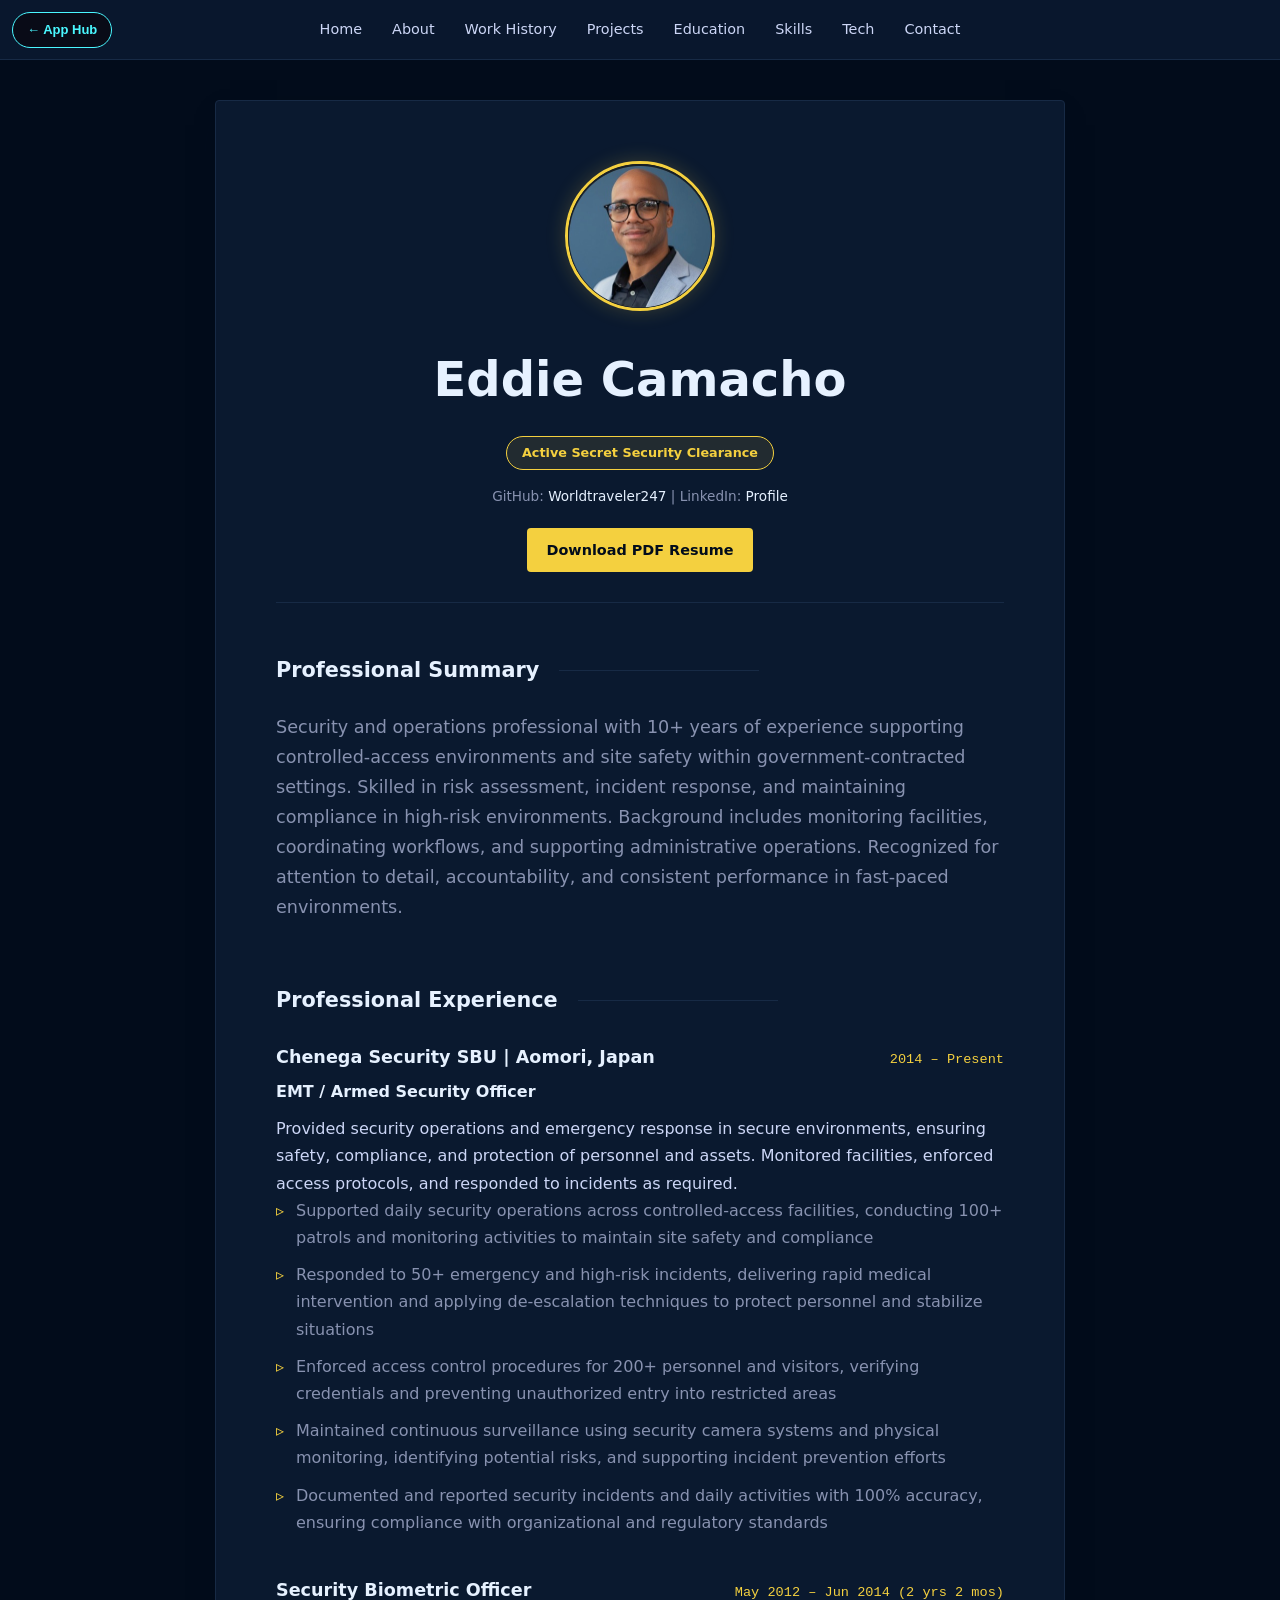
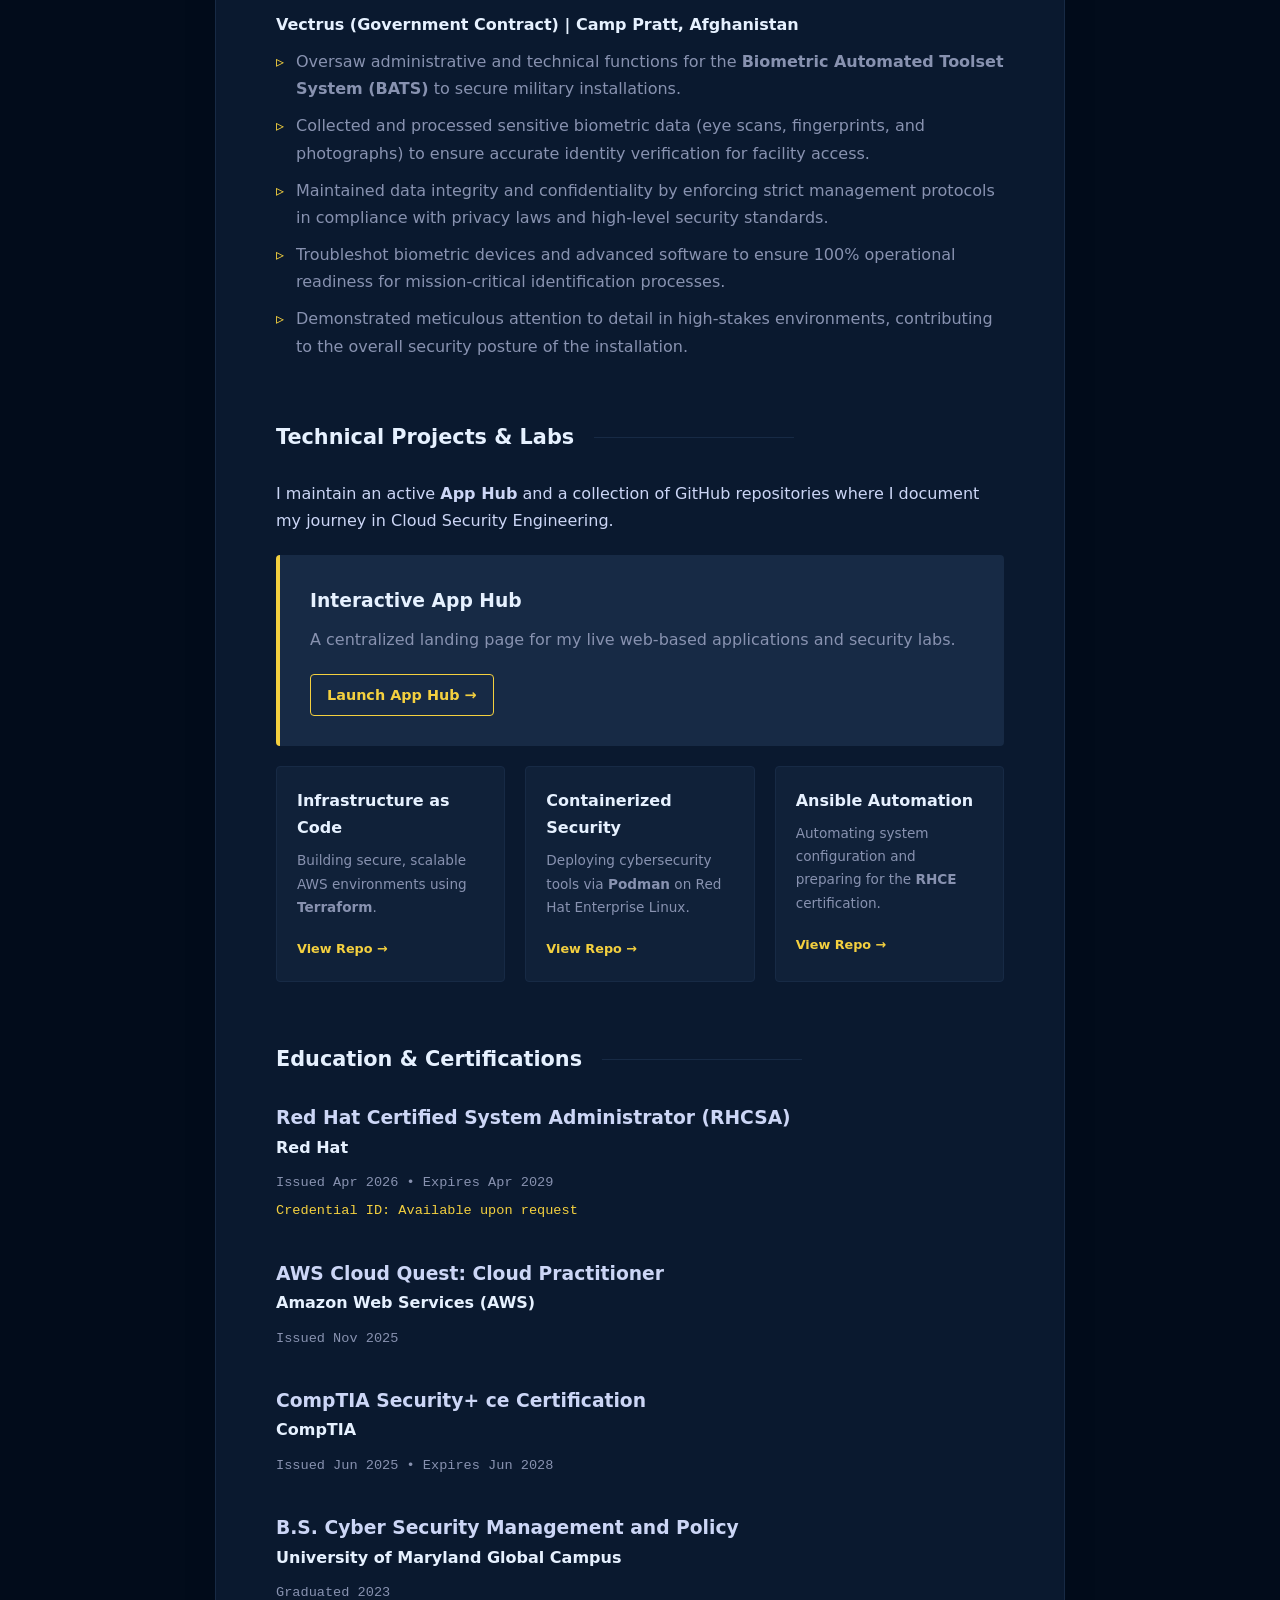
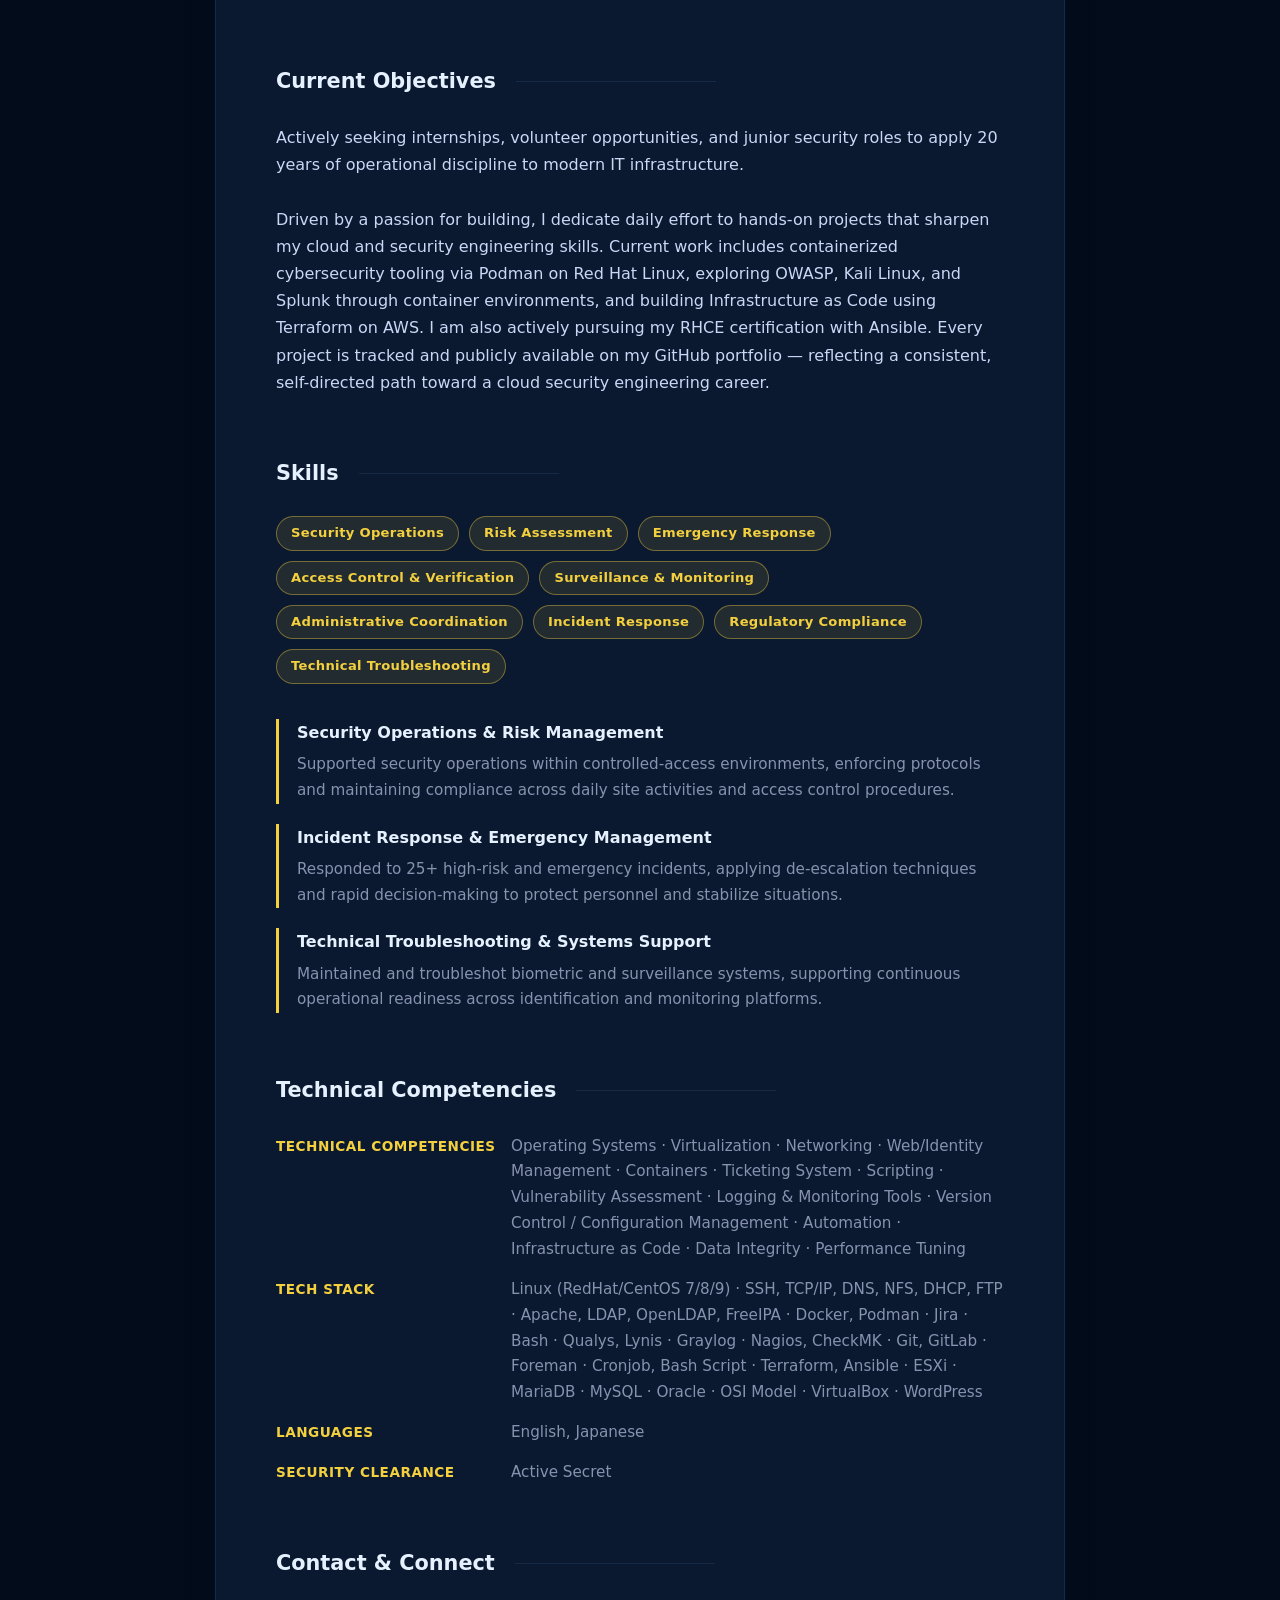
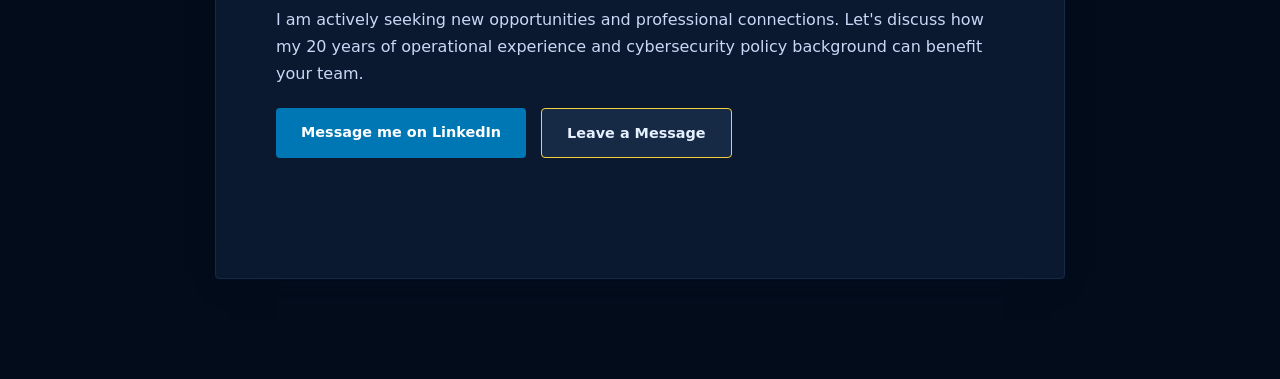
==== index.html @ 273b5387 "content: replace Technical Competencies with competencies + tech stack Swap the seven legacy skill r" ====
<!DOCTYPE html>
<html lang="en">
<head>
    <meta charset="UTF-8">
    <meta name="viewport" content="width=device-width, initial-scale=1.0">
    <title>Eddie Camacho | Cybersecurity & Operations</title>
    <link rel="stylesheet" href="style.css">
</head>
<body>
<a href="https://worldtraveler247.github.io/code_projects" style="position:fixed;top:12px;left:12px;z-index:9999;background:rgba(10,10,20,0.85);backdrop-filter:blur(6px);color:#4af7ff;border:1px solid #4af7ff;border-radius:20px;padding:6px 14px;font-family:sans-serif;font-size:13px;text-decoration:none;font-weight:600;">← App Hub</a>
    <nav class="navbar">
        <div class="nav-container">
            <a href="#top" class="nav-link">Home</a>
            <a href="#summary" class="nav-link">About</a>
            <a href="#experience" class="nav-link">Work History</a>
            <a href="#projects" class="nav-link">Projects</a>
            <a href="#education" class="nav-link">Education</a>
            <a href="#skills" class="nav-link">Skills</a>
            <a href="#tech" class="nav-link">Tech</a>
            <a href="#contact" class="nav-link">Contact</a>
        </div>
    </nav>
    <div class="container" id="top">
        <header>
            <div class="header-content">
                <div class="profile-pic-container">
                    <img src="profile.jpeg" alt="Eddie Camacho" class="profile-pic">
                </div>
                <h1>Eddie Camacho</h1>
                <p class="subtitle"></p>
                <div class="clearance-badge">Active Secret Security Clearance</div>
                <div class="contact-info">
                    <span>GitHub: <a href="https://github.com/Worldtraveler247" target="_blank">Worldtraveler247</a></span> |
                    <span>LinkedIn: <a href="https://www.linkedin.com/in/eddie-heriberto-camacho-021a2150" target="_blank">Profile</a></span>
                </div>
                <div class="header-actions">
                    <a href="./resume.pdf" class="btn-primary" download>Download PDF Resume</a>
                </div>
            </div>
        </header>

        <main>
            <section id="summary">
                <h2>Professional Summary</h2>
                <p id="about-text">
                    Security and operations professional with 10+ years of experience supporting controlled-access environments and site safety within government-contracted settings. Skilled in risk assessment, incident response, and maintaining compliance in high-risk environments. Background includes monitoring facilities, coordinating workflows, and supporting administrative operations. Recognized for attention to detail, accountability, and consistent performance in fast-paced environments.
                </p>
            </section>

            <section id="experience">
                <h2>Professional Experience</h2>
                <div class="job">
                    <div class="job-header">
                        <h3>Chenega Security SBU | Aomori, Japan</h3>
                        <span class="date">2014 &ndash; Present</span>
                    </div>
                    <p class="institution">EMT / Armed Security Officer</p>
                    <p>Provided security operations and emergency response in secure environments, ensuring safety, compliance, and protection of personnel and assets. Monitored facilities, enforced access protocols, and responded to incidents as required.</p>
                    <ul>
                        <li>Supported daily security operations across controlled-access facilities, conducting 100+ patrols and monitoring activities to maintain site safety and compliance</li>
                        <li>Responded to 50+ emergency and high-risk incidents, delivering rapid medical intervention and applying de-escalation techniques to protect personnel and stabilize situations</li>
                        <li>Enforced access control procedures for 200+ personnel and visitors, verifying credentials and preventing unauthorized entry into restricted areas</li>
                        <li>Maintained continuous surveillance using security camera systems and physical monitoring, identifying potential risks, and supporting incident prevention efforts</li>
                        <li>Documented and reported security incidents and daily activities with 100% accuracy, ensuring compliance with organizational and regulatory standards</li>
                    </ul>
                </div>
                <!-- Security Biometric Officer Role -->
                <div class="job">
                    <div class="job-header">
                        <h3>Security Biometric Officer</h3>
                        <span class="date">May 2012 &ndash; Jun 2014 (2 yrs 2 mos)</span>
                    </div>
                    <p class="institution">Vectrus (Government Contract) | Camp Pratt, Afghanistan</p>
                    <ul>
                        <li>Oversaw administrative and technical functions for the <strong>Biometric Automated Toolset System (BATS)</strong> to secure military installations.</li>
                        <li>Collected and processed sensitive biometric data (eye scans, fingerprints, and photographs) to ensure accurate identity verification for facility access.</li>
                        <li>Maintained data integrity and confidentiality by enforcing strict management protocols in compliance with privacy laws and high-level security standards.</li>
                        <li>Troubleshot biometric devices and advanced software to ensure 100% operational readiness for mission-critical identification processes.</li>
                        <li>Demonstrated meticulous attention to detail in high-stakes environments, contributing to the overall security posture of the installation.</li>
                    </ul>
                </div>
            </section>

            <section id="projects">
                <h2>Technical Projects & Labs</h2>
                <p>I maintain an active <strong>App Hub</strong> and a collection of GitHub repositories where I document my journey in Cloud Security Engineering.</p>
                
                <div class="project-highlights">
                    <div class="project-box">
                        <h3>Interactive App Hub</h3>
                        <p>A centralized landing page for my live web-based applications and security labs.</p>
                        <a href="https://worldtraveler247.github.io/code_projects/" class="btn-secondary" target="_blank">Launch App Hub &rarr;</a>
                    </div>

                    <div class="project-grid-mini">
                        <div class="project-mini-card">
                            <h3>Infrastructure as Code</h3>
                            <p>Building secure, scalable AWS environments using <strong>Terraform</strong>.</p>
                            <a href="https://github.com/Worldtraveler247" target="_blank" class="text-link">View Repo &rarr;</a>
                        </div>
                        <div class="project-mini-card">
                            <h3>Containerized Security</h3>
                            <p>Deploying cybersecurity tools via <strong>Podman</strong> on Red Hat Enterprise Linux.</p>
                            <a href="https://github.com/Worldtraveler247" target="_blank" class="text-link">View Repo &rarr;</a>
                        </div>
                        <div class="project-mini-card">
                            <h3>Ansible Automation</h3>
                            <p>Automating system configuration and preparing for the <strong>RHCE</strong> certification.</p>
                            <a href="https://github.com/Worldtraveler247" target="_blank" class="text-link">View Repo &rarr;</a>
                        </div>
                    </div>
                </div>
            </section>

            <section id="education">
                <h2>Education & Certifications</h2>
                <div class="cert-item">
                    <h3>Red Hat Certified System Administrator (RHCSA)</h3>
                    <p class="institution">Red Hat</p>
                    <p class="date">Issued Apr 2026 &bull; Expires Apr 2029</p>
                    <p class="credential">Credential ID: Available upon request</p>
                </div>

                <div class="cert-item">
                    <h3>AWS Cloud Quest: Cloud Practitioner</h3>
                    <p class="institution">Amazon Web Services (AWS)</p>
                    <p class="date">Issued Nov 2025</p>
                </div>

                <div class="cert-item">
                    <h3>CompTIA Security+ ce Certification</h3>
                    <p class="institution">CompTIA</p>
                    <p class="date">Issued Jun 2025 &bull; Expires Jun 2028</p>
                </div>

                <div class="edu-item">
                    <h3>B.S. Cyber Security Management and Policy</h3>
                    <p class="institution">University of Maryland Global Campus</p>
                    <p class="date">Graduated 2023</p>
                </div>
            </section>

            <section id="goals">
                <h2>Current Objectives</h2>
                <p>
                    Actively seeking internships, volunteer opportunities, and junior security roles to apply 20 years of operational discipline to modern IT infrastructure.
                    <br><br>
                    Driven by a passion for building, I dedicate daily effort to hands-on projects that sharpen my cloud and security engineering skills. Current work includes containerized cybersecurity tooling via Podman on Red Hat Linux, exploring OWASP, Kali Linux, and Splunk through container environments, and building Infrastructure as Code using Terraform on AWS. I am also actively pursuing my RHCE certification with Ansible. Every project is tracked and publicly available on my GitHub portfolio — reflecting a consistent, self-directed path toward a cloud security engineering career.
                </p>
            </section>

            <section id="skills">
                <h2>Skills</h2>
                <div class="skill-pills">
                    <span class="skill-pill">Security Operations</span>
                    <span class="skill-pill">Risk Assessment</span>
                    <span class="skill-pill">Emergency Response</span>
                    <span class="skill-pill">Access Control &amp; Verification</span>
                    <span class="skill-pill">Surveillance &amp; Monitoring</span>
                    <span class="skill-pill">Administrative Coordination</span>
                    <span class="skill-pill">Incident Response</span>
                    <span class="skill-pill">Regulatory Compliance</span>
                    <span class="skill-pill">Technical Troubleshooting</span>
                </div>
                <div class="skill-narratives">
                    <div class="skill-narrative-item">
                        <h3>Security Operations &amp; Risk Management</h3>
                        <p>Supported security operations within controlled-access environments, enforcing protocols and maintaining compliance across daily site activities and access control procedures.</p>
                    </div>
                    <div class="skill-narrative-item">
                        <h3>Incident Response &amp; Emergency Management</h3>
                        <p>Responded to 25+ high-risk and emergency incidents, applying de-escalation techniques and rapid decision-making to protect personnel and stabilize situations.</p>
                    </div>
                    <div class="skill-narrative-item">
                        <h3>Technical Troubleshooting &amp; Systems Support</h3>
                        <p>Maintained and troubleshot biometric and surveillance systems, supporting continuous operational readiness across identification and monitoring platforms.</p>
                    </div>
                </div>
            </section>

            <section id="tech">
                <h2>Technical Competencies</h2>
                <div class="tech-grid">
                    <div class="tech-row">
                        <span class="tech-label">Technical Competencies</span>
                        <span class="tech-value">Operating Systems &middot; Virtualization &middot; Networking &middot; Web/Identity Management &middot; Containers &middot; Ticketing System &middot; Scripting &middot; Vulnerability Assessment &middot; Logging &amp; Monitoring Tools &middot; Version Control / Configuration Management &middot; Automation &middot; Infrastructure as Code &middot; Data Integrity &middot; Performance Tuning</span>
                    </div>
                    <div class="tech-row">
                        <span class="tech-label">Tech Stack</span>
                        <span class="tech-value">Linux (RedHat/CentOS 7/8/9) &middot; SSH, TCP/IP, DNS, NFS, DHCP, FTP &middot; Apache, LDAP, OpenLDAP, FreeIPA &middot; Docker, Podman &middot; Jira &middot; Bash &middot; Qualys, Lynis &middot; Graylog &middot; Nagios, CheckMK &middot; Git, GitLab &middot; Foreman &middot; Cronjob, Bash Script &middot; Terraform, Ansible &middot; ESXi &middot; MariaDB &middot; MySQL &middot; Oracle &middot; OSI Model &middot; VirtualBox &middot; WordPress</span>
                    </div>
                    <div class="tech-row">
                        <span class="tech-label">Languages</span>
                        <span class="tech-value">English, Japanese</span>
                    </div>
                    <div class="tech-row">
                        <span class="tech-label">Security Clearance</span>
                        <span class="tech-value">Active Secret</span>
                    </div>
                </div>
            </section>

            <section id="contact">
                <h2>Contact & Connect</h2>
                <p>I am actively seeking new opportunities and professional connections. Let's discuss how my 20 years of operational experience and cybersecurity policy background can benefit your team.</p>
                <div class="contact-links">
                    <a href="https://www.linkedin.com/in/eddie-heriberto-camacho-021a2150" class="contact-btn linkedin" target="_blank">Message me on LinkedIn</a>
                    <a href="https://worldtraveler247.github.io/code_projects/" class="contact-btn email" target="_blank">Leave a Message</a>
                </div>
            </section>
        </main>

    </div>
</body>
</html>
---- style.css ----
:root {
    --primary-navy: #0a192f;
    --security-blue: #172a45;
    --accent-gold: #f4d03f;
    --text-silver: #ccd6f6;
    --text-gray: #8892b0;
    --white: #e6f1ff;
    --bg-dark: #020c1b;
    --nav-height: 60px;
}

html {
    scroll-behavior: smooth;
}

* {
    margin: 0;
    padding: 0;
    box-sizing: border-box;
}

body {
    font-family: 'Inter', -apple-system, system-ui, sans-serif;
    line-height: 1.7;
    background-color: var(--bg-dark);
    color: var(--text-silver);
    padding-top: var(--nav-height); /* Space for sticky nav */
    padding-bottom: 60px;
}

.navbar {
    position: fixed;
    top: 0;
    left: 0;
    width: 100%;
    height: var(--nav-height);
    background: rgba(10, 25, 47, 0.95);
    backdrop-filter: blur(10px);
    border-bottom: 1px solid var(--security-blue);
    display: flex;
    justify-content: center;
    align-items: center;
    z-index: 1000;
}

.nav-container {
    display: flex;
    gap: 30px;
}

.nav-link {
    color: var(--text-silver);
    text-decoration: none;
    font-size: 0.9rem;
    font-weight: 500;
    transition: color 0.3s;
}

.nav-link:hover {
    color: var(--accent-gold);
}

.container {
    max-width: 850px;
    margin: 40px auto;
    background: var(--primary-navy);
    padding: 60px;
    border-radius: 4px;
    box-shadow: 0 10px 30px -15px rgba(2, 12, 27, 0.7);
    border: 1px solid var(--security-blue);
}

header {
    margin-bottom: 50px;
    border-bottom: 1px solid var(--security-blue);
    padding-bottom: 30px;
}

.header-content {
    text-align: center;
}

.profile-pic-container {
    margin-bottom: 20px;
}

.profile-pic {
    width: 150px;
    height: 150px;
    border-radius: 50%;
    object-fit: cover;
    border: 3px solid var(--accent-gold);
    box-shadow: 0 0 20px rgba(244, 208, 63, 0.2);
}

h1 {
    font-size: 3rem;
    color: var(--white);
    margin-bottom: 5px;
}

.subtitle {
    color: var(--accent-gold);
    font-weight: 600;
    text-transform: uppercase;
    letter-spacing: 1px;
    font-size: 0.9rem;
    margin-bottom: 15px;
}

.clearance-badge {
    display: inline-block;
    background: rgba(244, 208, 63, 0.1);
    color: var(--accent-gold);
    padding: 5px 15px;
    border: 1px solid var(--accent-gold);
    border-radius: 20px;
    font-size: 0.8rem;
    font-weight: bold;
    margin-bottom: 15px;
}

.contact-info {
    font-size: 0.85rem;
    color: var(--text-gray);
}

.contact-info a {
    color: var(--white);
    text-decoration: none;
    transition: color 0.3s;
}

.contact-info a:hover {
    color: var(--accent-gold);
}

h2 {
    color: var(--white);
    margin-bottom: 25px;
    font-size: 1.3rem;
    display: flex;
    align-items: center;
}

h2::after {
    content: "";
    display: block;
    width: 200px;
    height: 1px;
    background: var(--security-blue);
    margin-left: 20px;
}

section {
    margin-bottom: 60px;
}

#about-text {
    color: var(--text-gray);
    font-size: 1.1rem;
}

.skill-grid {
    display: grid;
    grid-template-columns: 1fr 1fr;
    gap: 30px;
}

.skill-category h3 {
    color: var(--accent-gold);
    font-size: 0.95rem;
    margin-bottom: 15px;
    text-transform: uppercase;
}

ul {
    list-style: none;
}

ul li {
    position: relative;
    padding-left: 20px;
    margin-bottom: 10px;
    color: var(--text-gray);
}

ul li::before {
    content: "▹";
    position: absolute;
    left: 0;
    color: var(--accent-gold);
}

.job {
    margin-bottom: 40px;
}

.job-header {
    display: flex;
    justify-content: space-between;
    align-items: baseline;
    margin-bottom: 5px;
}

.job-header h3 {
    color: var(--white);
    font-size: 1.1rem;
}

.job-header .date {
    font-family: monospace;
    font-size: 0.85rem;
    color: var(--accent-gold);
}

.institution {
    color: var(--white);
    font-weight: 600;
    margin-bottom: 10px;
}

.date {
    font-family: monospace;
    font-size: 0.85rem;
    color: var(--text-gray);
}

.project-box {
    background: var(--security-blue);
    padding: 30px;
    border-radius: 4px;
    border-left: 4px solid var(--accent-gold);
    margin-top: 20px;
}

.project-box h3 {
    color: var(--white);
    margin-bottom: 10px;
}

.project-box p {
    color: var(--text-gray);
    margin-bottom: 20px;
}

.btn-secondary {
    display: inline-block;
    border: 1px solid var(--accent-gold);
    color: var(--accent-gold);
    padding: 8px 16px;
    border-radius: 4px;
    text-decoration: none;
    font-size: 0.9rem;
    font-weight: 600;
    transition: background 0.3s, color 0.3s;
}

.btn-secondary:hover {
    background: var(--accent-gold);
    color: var(--bg-dark);
}

.project-grid-mini {
    display: grid;
    grid-template-columns: repeat(auto-fit, minmax(200px, 1fr));
    gap: 20px;
    margin-top: 20px;
}

.project-mini-card {
    background: rgba(23, 42, 69, 0.5);
    padding: 20px;
    border-radius: 4px;
    border: 1px solid var(--security-blue);
    transition: border-color 0.3s;
}

.project-mini-card:hover {
    border-color: var(--accent-gold);
}

.project-mini-card h3 {
    font-size: 1rem;
    color: var(--white);
    margin-bottom: 8px;
}

.project-mini-card p {
    font-size: 0.85rem;
    color: var(--text-gray);
    margin-bottom: 15px;
}

.text-link {
    color: var(--accent-gold);
    text-decoration: none;
    font-size: 0.8rem;
    font-weight: bold;
}

.edu-item, .cert-item {
    margin-bottom: 35px;
}

.credential {
    font-size: 0.85rem;
    color: var(--accent-gold);
    font-family: monospace;
    margin-top: 5px;
}

/* Skills section — pill tags */
.skill-pills {
    display: flex;
    flex-wrap: wrap;
    gap: 10px;
    margin-bottom: 35px;
}

.skill-pill {
    background: rgba(244, 208, 63, 0.1);
    color: var(--accent-gold);
    border: 1px solid rgba(244, 208, 63, 0.4);
    border-radius: 20px;
    padding: 5px 14px;
    font-size: 0.82rem;
    font-weight: 600;
    letter-spacing: 0.3px;
}

/* Skills section — narrative entries */
.skill-narratives {
    display: flex;
    flex-direction: column;
    gap: 20px;
}

.skill-narrative-item {
    border-left: 3px solid var(--accent-gold);
    padding-left: 18px;
}

.skill-narrative-item h3 {
    color: var(--white);
    font-size: 1rem;
    margin-bottom: 6px;
}

.skill-narrative-item p {
    color: var(--text-gray);
    font-size: 0.95rem;
}

/* Technical Competencies section — two-column key/value rows */
.tech-grid {
    display: flex;
    flex-direction: column;
    gap: 14px;
}

.tech-row {
    display: grid;
    grid-template-columns: 220px 1fr;
    gap: 15px;
    align-items: baseline;
}

.tech-label {
    color: var(--accent-gold);
    font-size: 0.85rem;
    font-weight: 700;
    text-transform: uppercase;
    letter-spacing: 0.5px;
    flex-shrink: 0;
}

.tech-value {
    color: var(--text-gray);
    font-size: 0.95rem;
}

@media (max-width: 600px) {
    .tech-row {
        grid-template-columns: 1fr;
        gap: 4px;
    }
}

.header-actions {
    margin-top: 20px;
}

.btn-primary {
    display: inline-block;
    background: var(--accent-gold);
    color: var(--bg-dark);
    padding: 10px 20px;
    border-radius: 4px;
    text-decoration: none;
    font-weight: bold;
    font-size: 0.9rem;
    transition: transform 0.2s, background 0.2s;
}

.btn-primary:hover {
    background: #e5c130;
    transform: translateY(-2px);
}

.contact-links {
    display: flex;
    gap: 15px;
    margin-top: 20px;
}

.contact-btn {
    padding: 12px 25px;
    border-radius: 4px;
    text-decoration: none;
    font-weight: 600;
    font-size: 0.9rem;
    transition: opacity 0.3s;
}

.contact-btn.linkedin {
    background: #0077b5;
    color: white;
}

.contact-btn.email {
    background: var(--security-blue);
    color: var(--white);
    border: 1px solid var(--accent-gold);
}

.contact-btn:hover {
    opacity: 0.85;
}

@media (max-width: 768px) {
    .container { padding: 30px; }
    h1 { font-size: 2.2rem; }
    .skill-grid { grid-template-columns: 1fr; }

    .navbar {
        justify-content: flex-start;
    }

    .nav-container {
        overflow-x: auto;
        -webkit-overflow-scrolling: touch;
        flex-wrap: nowrap;
        width: 100%;
        min-width: 0;
        padding: 0 15px;
        gap: 20px;
        scrollbar-width: none;
    }

    .nav-container::-webkit-scrollbar {
        display: none;
    }

    .nav-link {
        white-space: nowrap;
        flex-shrink: 0;
    }
}
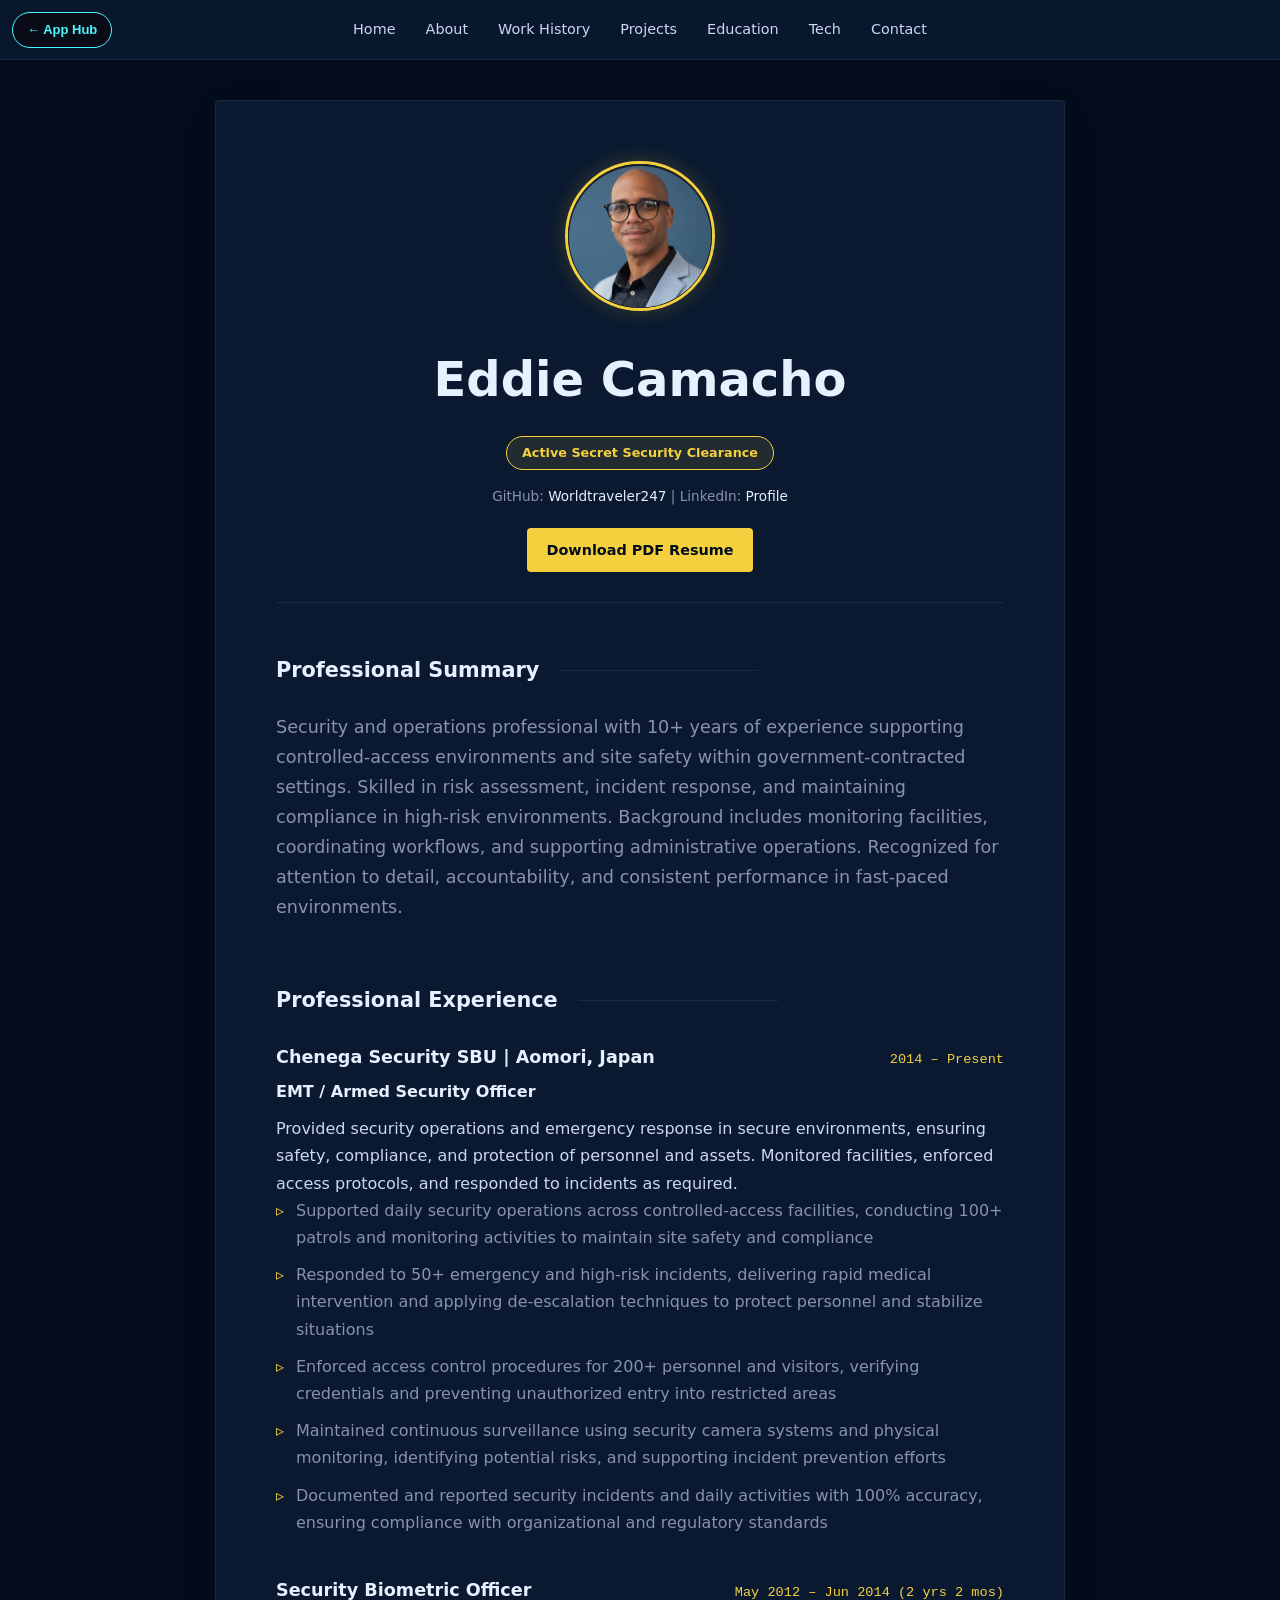
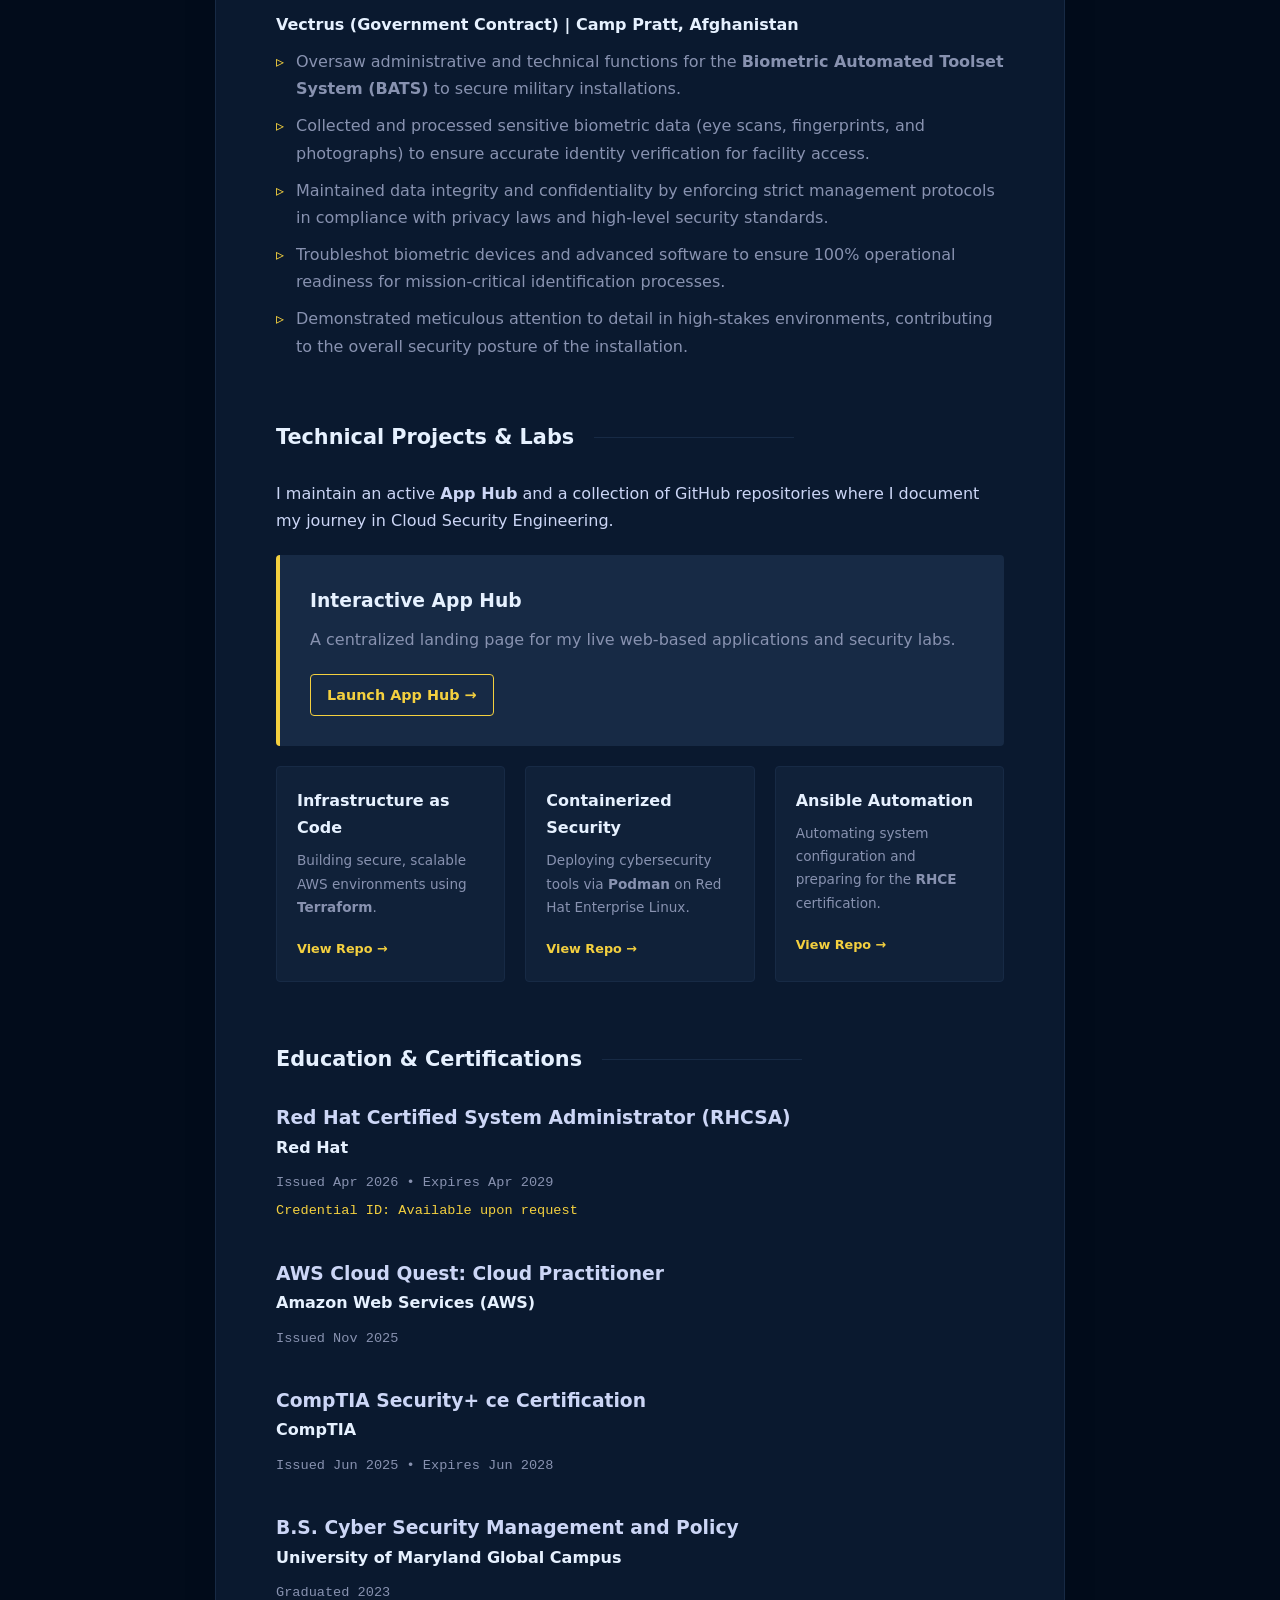
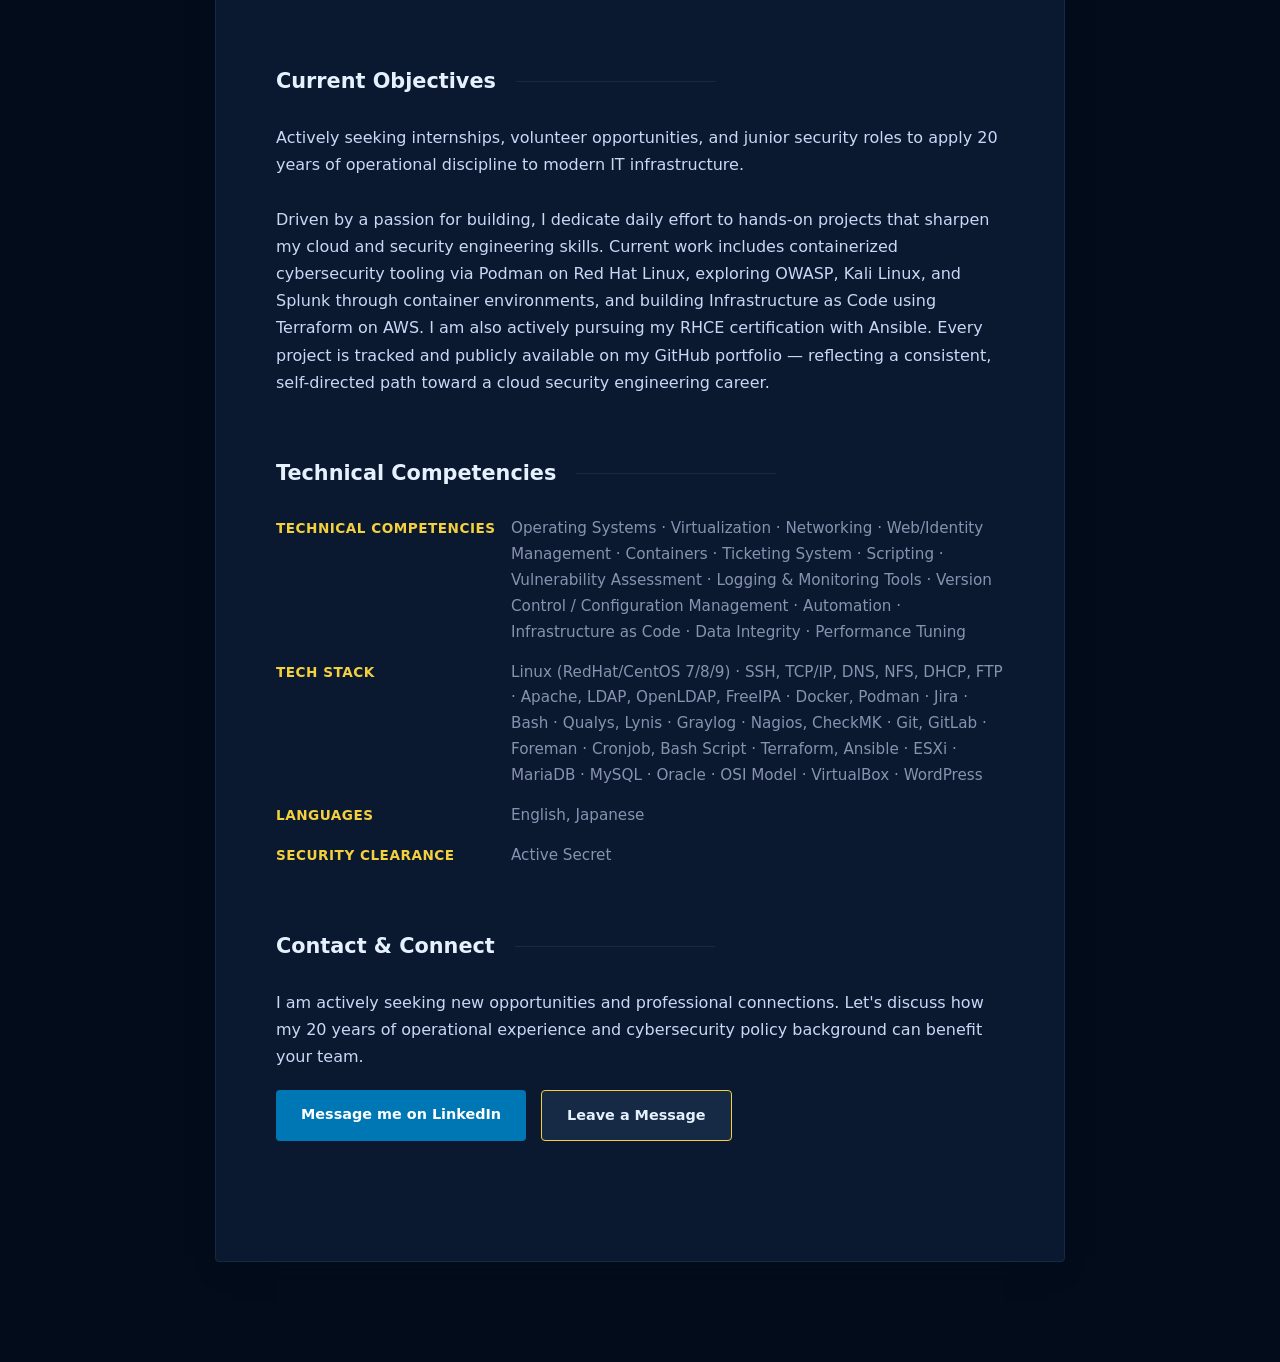
==== commit dd41113a: "content: remove legacy Skills section and its nav link Drop the security-guard-era Skills section (s" ====
--- a/index.html
+++ b/index.html
@@ -15,7 +15,6 @@
             <a href="#experience" class="nav-link">Work History</a>
             <a href="#projects" class="nav-link">Projects</a>
             <a href="#education" class="nav-link">Education</a>
-            <a href="#skills" class="nav-link">Skills</a>
             <a href="#tech" class="nav-link">Tech</a>
             <a href="#contact" class="nav-link">Contact</a>
         </div>
@@ -149,35 +148,6 @@
                 </p>
             </section>
 
-            <section id="skills">
-                <h2>Skills</h2>
-                <div class="skill-pills">
-                    <span class="skill-pill">Security Operations</span>
-                    <span class="skill-pill">Risk Assessment</span>
-                    <span class="skill-pill">Emergency Response</span>
-                    <span class="skill-pill">Access Control &amp; Verification</span>
-                    <span class="skill-pill">Surveillance &amp; Monitoring</span>
-                    <span class="skill-pill">Administrative Coordination</span>
-                    <span class="skill-pill">Incident Response</span>
-                    <span class="skill-pill">Regulatory Compliance</span>
-                    <span class="skill-pill">Technical Troubleshooting</span>
-                </div>
-                <div class="skill-narratives">
-                    <div class="skill-narrative-item">
-                        <h3>Security Operations &amp; Risk Management</h3>
-                        <p>Supported security operations within controlled-access environments, enforcing protocols and maintaining compliance across daily site activities and access control procedures.</p>
-                    </div>
-                    <div class="skill-narrative-item">
-                        <h3>Incident Response &amp; Emergency Management</h3>
-                        <p>Responded to 25+ high-risk and emergency incidents, applying de-escalation techniques and rapid decision-making to protect personnel and stabilize situations.</p>
-                    </div>
-                    <div class="skill-narrative-item">
-                        <h3>Technical Troubleshooting &amp; Systems Support</h3>
-                        <p>Maintained and troubleshot biometric and surveillance systems, supporting continuous operational readiness across identification and monitoring platforms.</p>
-                    </div>
-                </div>
-            </section>
-
             <section id="tech">
                 <h2>Technical Competencies</h2>
                 <div class="tech-grid">
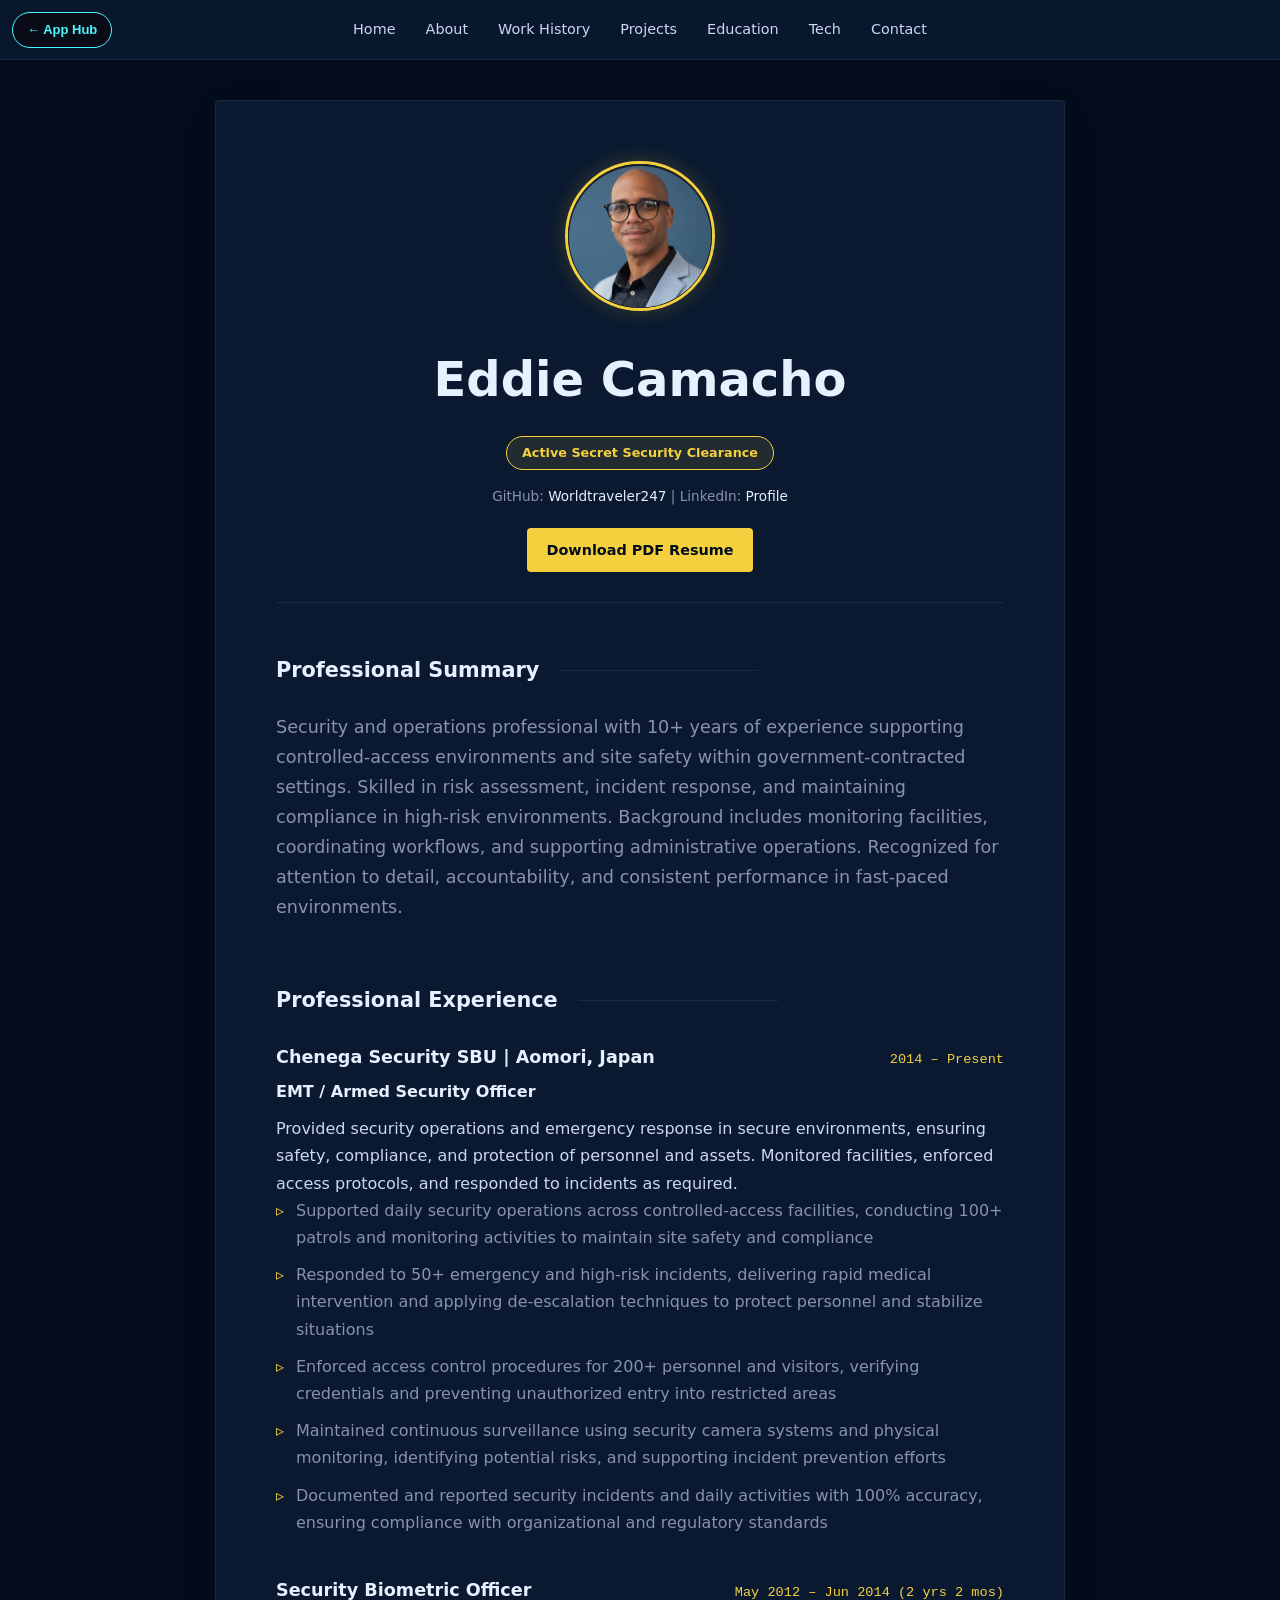
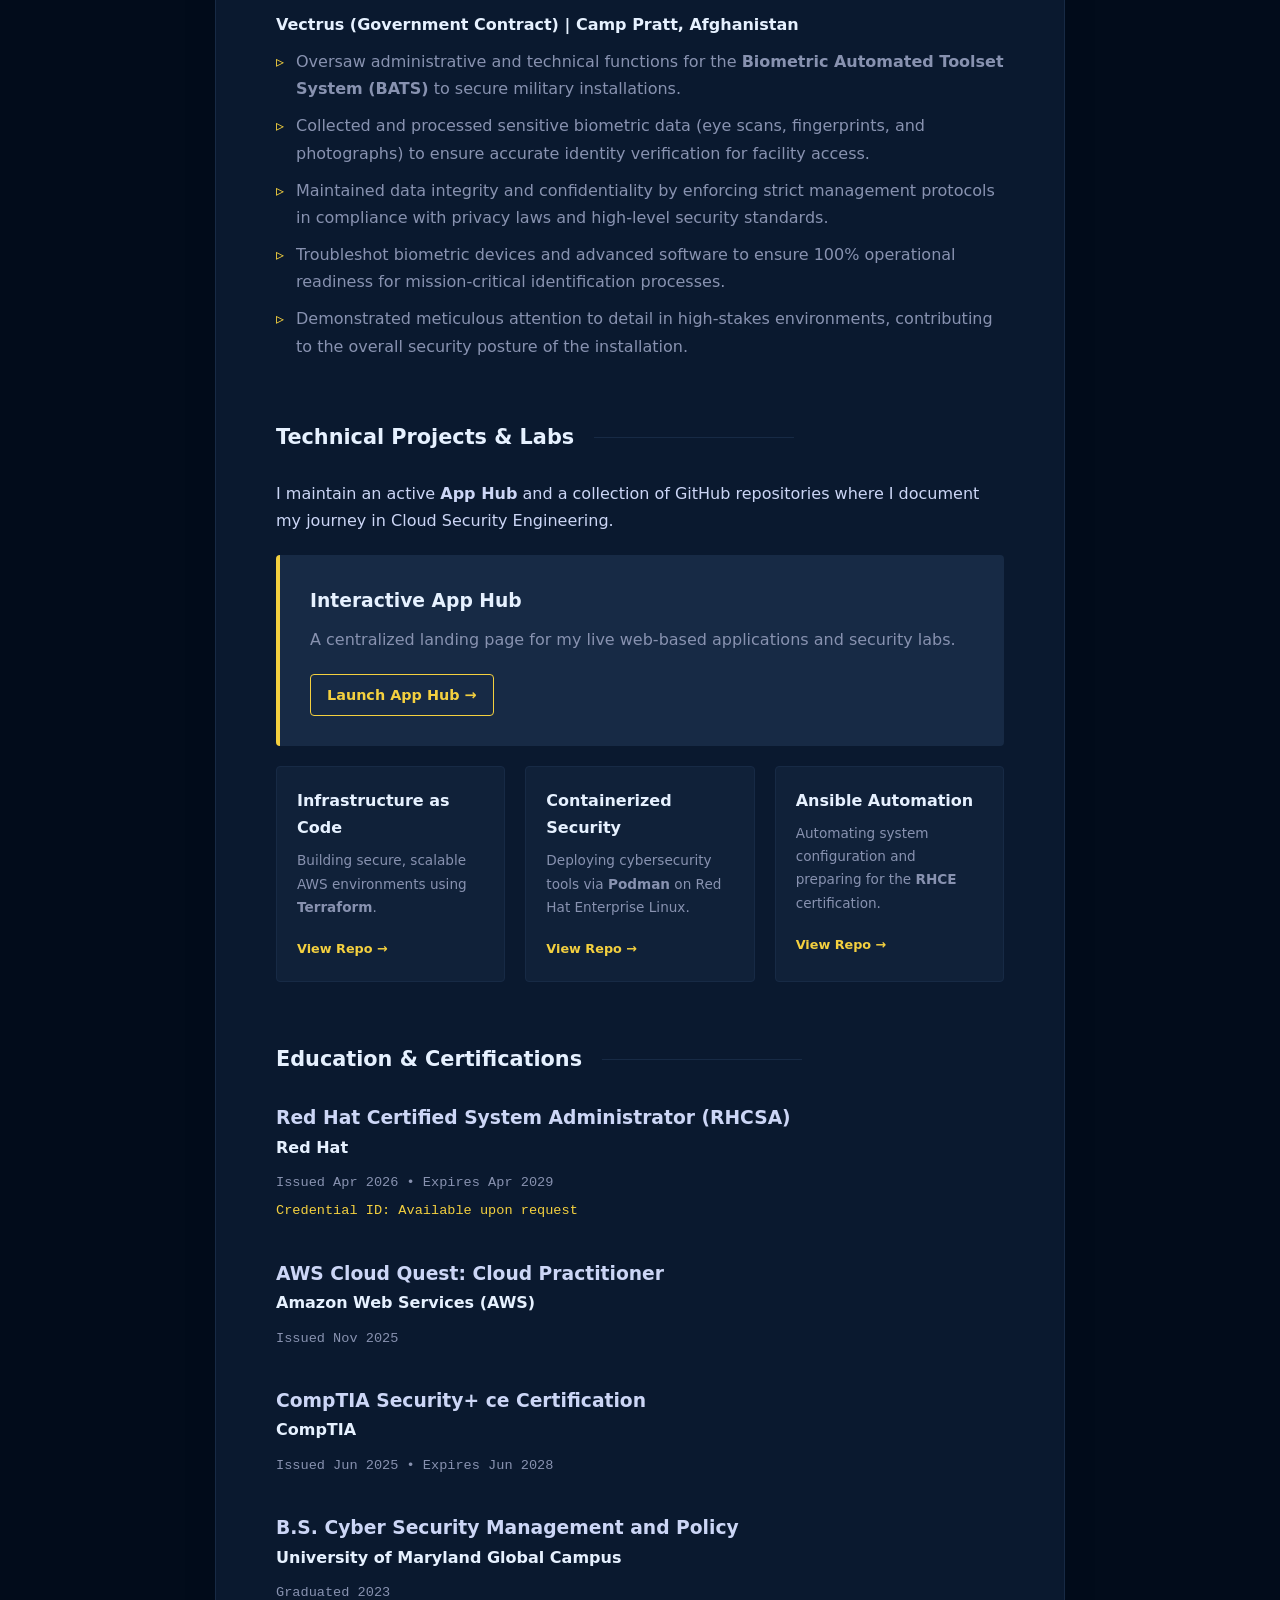
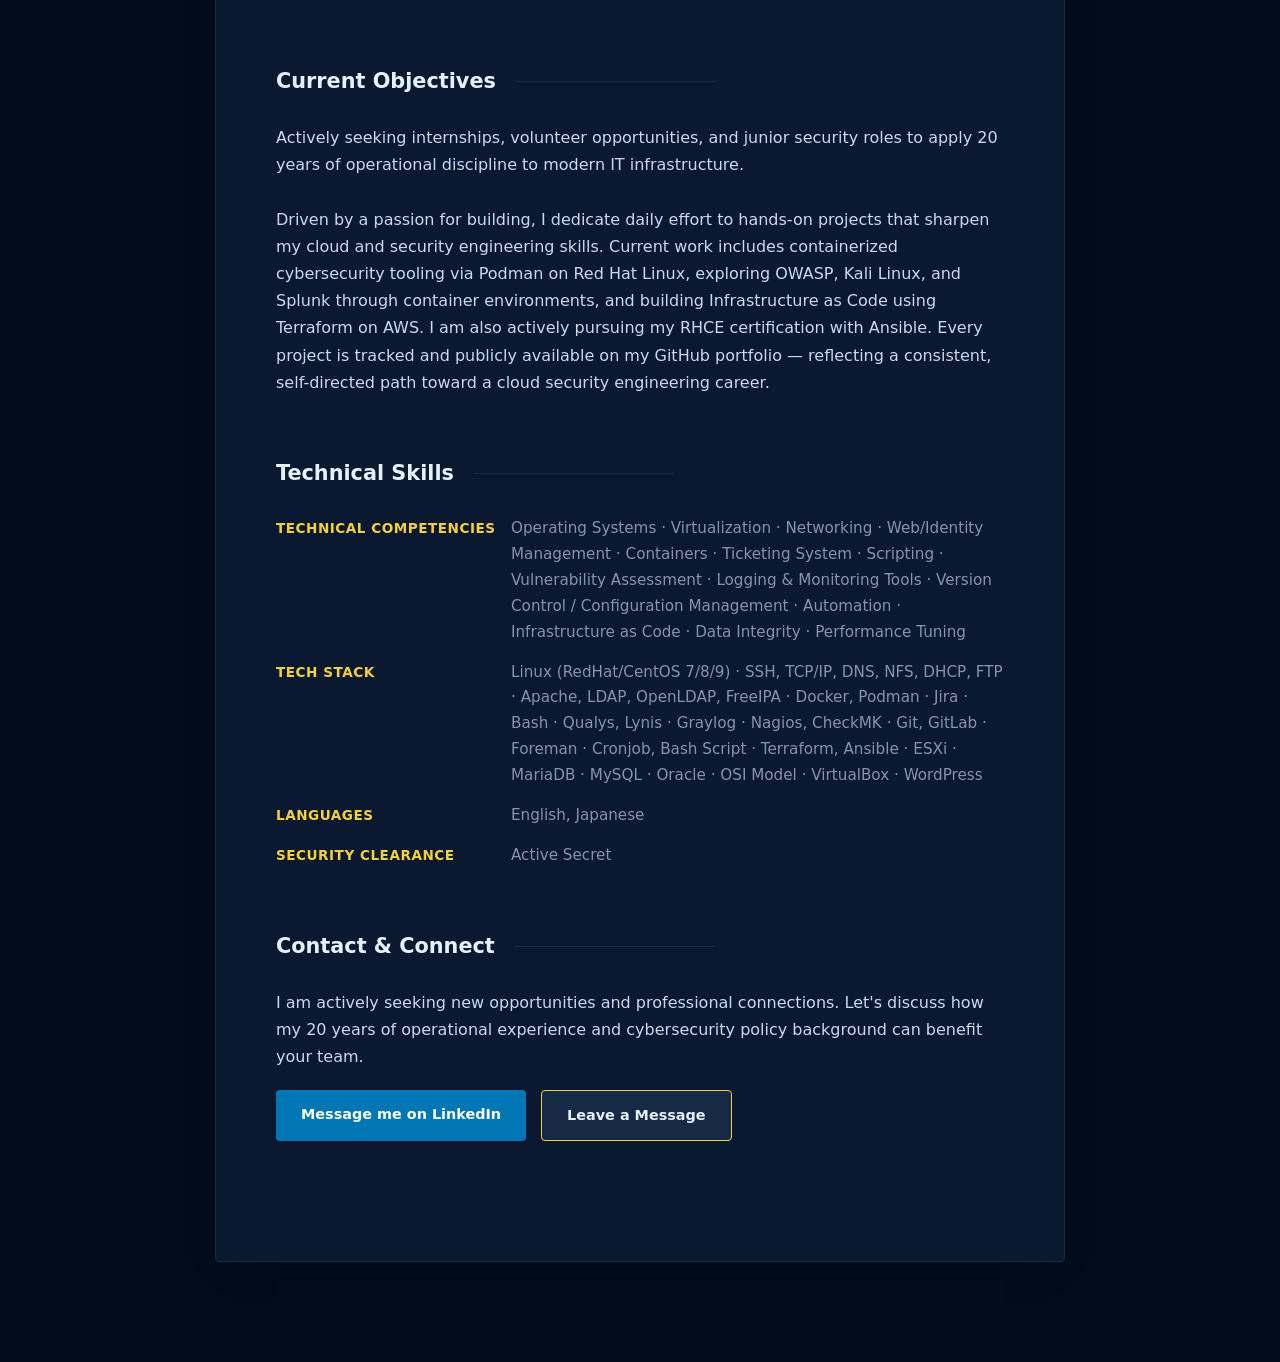
==== commit f4344084: "style: drop orphaned skill CSS and rename section to Technical Skills Remove the now-unused .skill-g" ====
--- a/index.html
+++ b/index.html
@@ -149,7 +149,7 @@
             </section>
 
             <section id="tech">
-                <h2>Technical Competencies</h2>
+                <h2>Technical Skills</h2>
                 <div class="tech-grid">
                     <div class="tech-row">
                         <span class="tech-label">Technical Competencies</span>
--- a/style.css
+++ b/style.css
@@ -161,19 +161,6 @@
     font-size: 1.1rem;
 }
 
-.skill-grid {
-    display: grid;
-    grid-template-columns: 1fr 1fr;
-    gap: 30px;
-}
-
-.skill-category h3 {
-    color: var(--accent-gold);
-    font-size: 0.95rem;
-    margin-bottom: 15px;
-    text-transform: uppercase;
-}
-
 ul {
     list-style: none;
 }
@@ -310,49 +297,7 @@
     margin-top: 5px;
 }
 
-/* Skills section — pill tags */
-.skill-pills {
-    display: flex;
-    flex-wrap: wrap;
-    gap: 10px;
-    margin-bottom: 35px;
-}
-
-.skill-pill {
-    background: rgba(244, 208, 63, 0.1);
-    color: var(--accent-gold);
-    border: 1px solid rgba(244, 208, 63, 0.4);
-    border-radius: 20px;
-    padding: 5px 14px;
-    font-size: 0.82rem;
-    font-weight: 600;
-    letter-spacing: 0.3px;
-}
-
-/* Skills section — narrative entries */
-.skill-narratives {
-    display: flex;
-    flex-direction: column;
-    gap: 20px;
-}
-
-.skill-narrative-item {
-    border-left: 3px solid var(--accent-gold);
-    padding-left: 18px;
-}
-
-.skill-narrative-item h3 {
-    color: var(--white);
-    font-size: 1rem;
-    margin-bottom: 6px;
-}
-
-.skill-narrative-item p {
-    color: var(--text-gray);
-    font-size: 0.95rem;
-}
-
-/* Technical Competencies section — two-column key/value rows */
+/* Technical Skills section — two-column key/value rows */
 .tech-grid {
     display: flex;
     flex-direction: column;
@@ -441,7 +386,6 @@
 @media (max-width: 768px) {
     .container { padding: 30px; }
     h1 { font-size: 2.2rem; }
-    .skill-grid { grid-template-columns: 1fr; }
 
     .navbar {
         justify-content: flex-start;
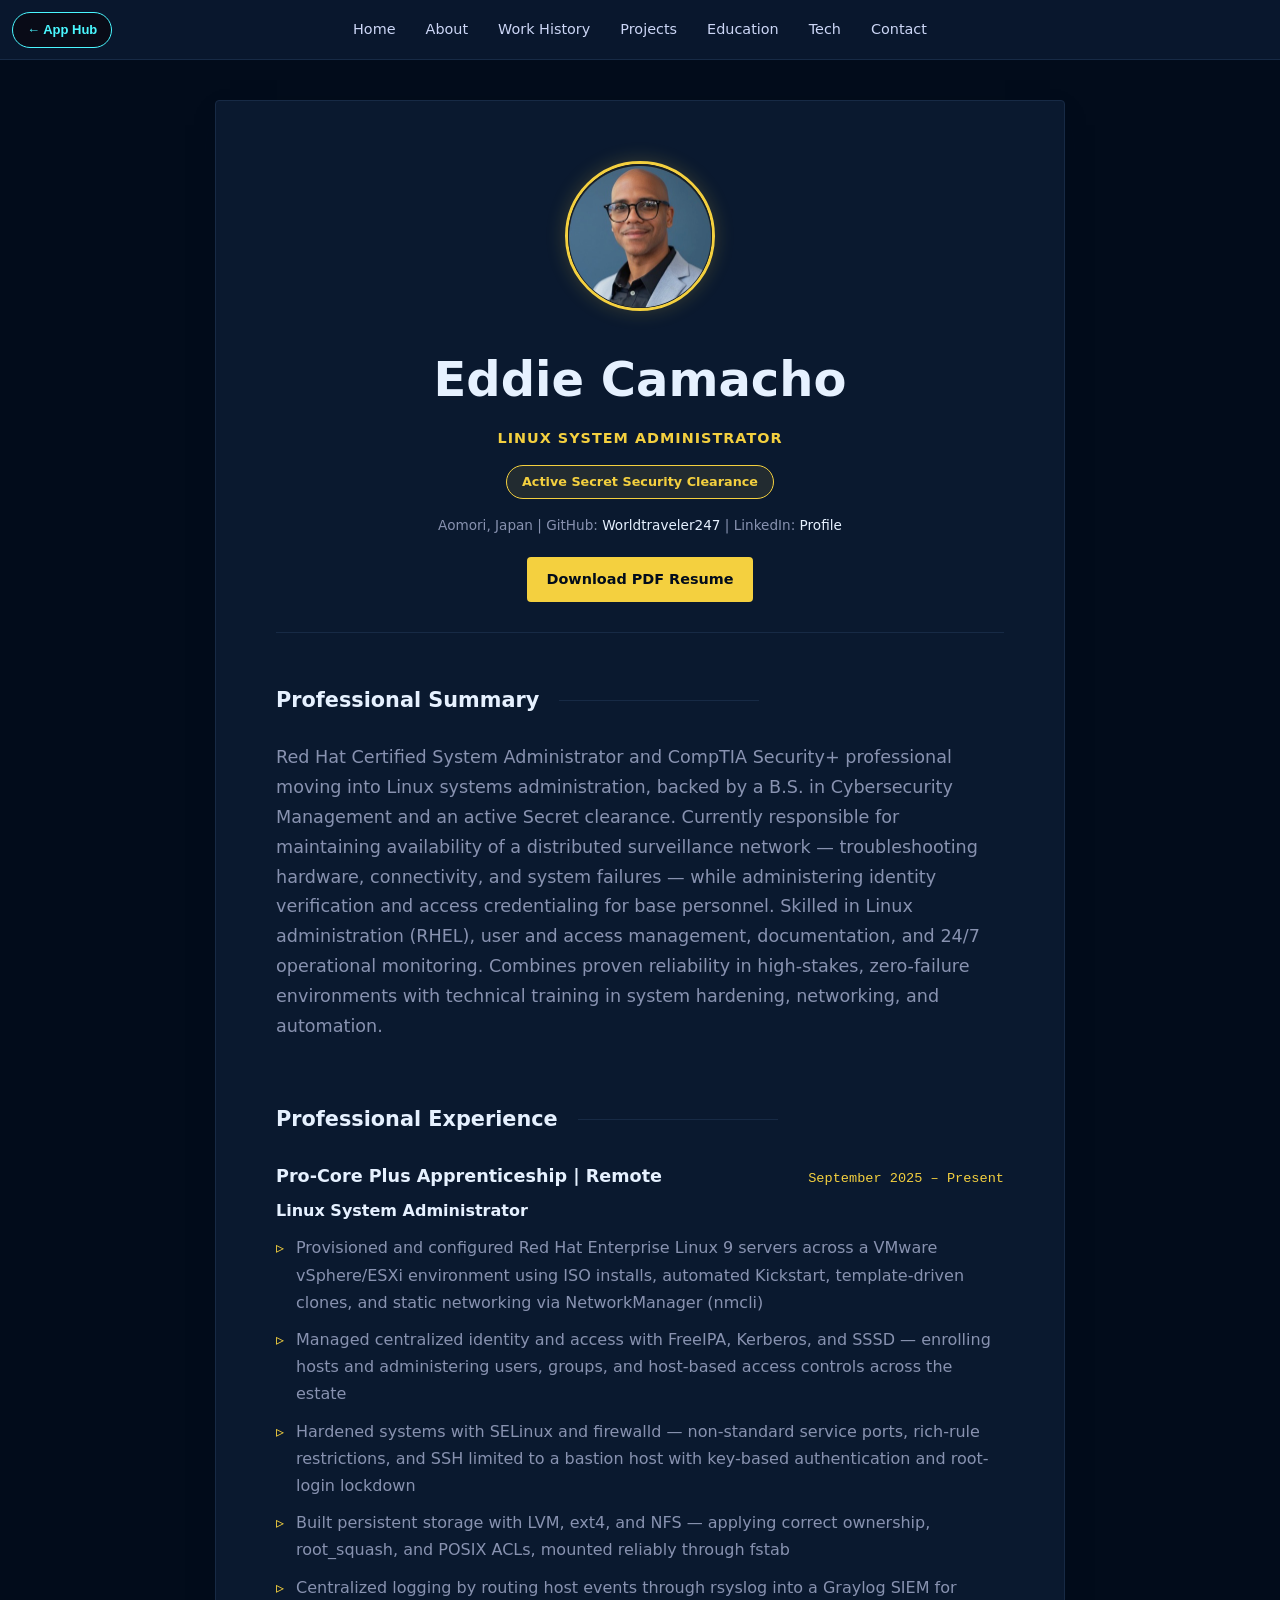
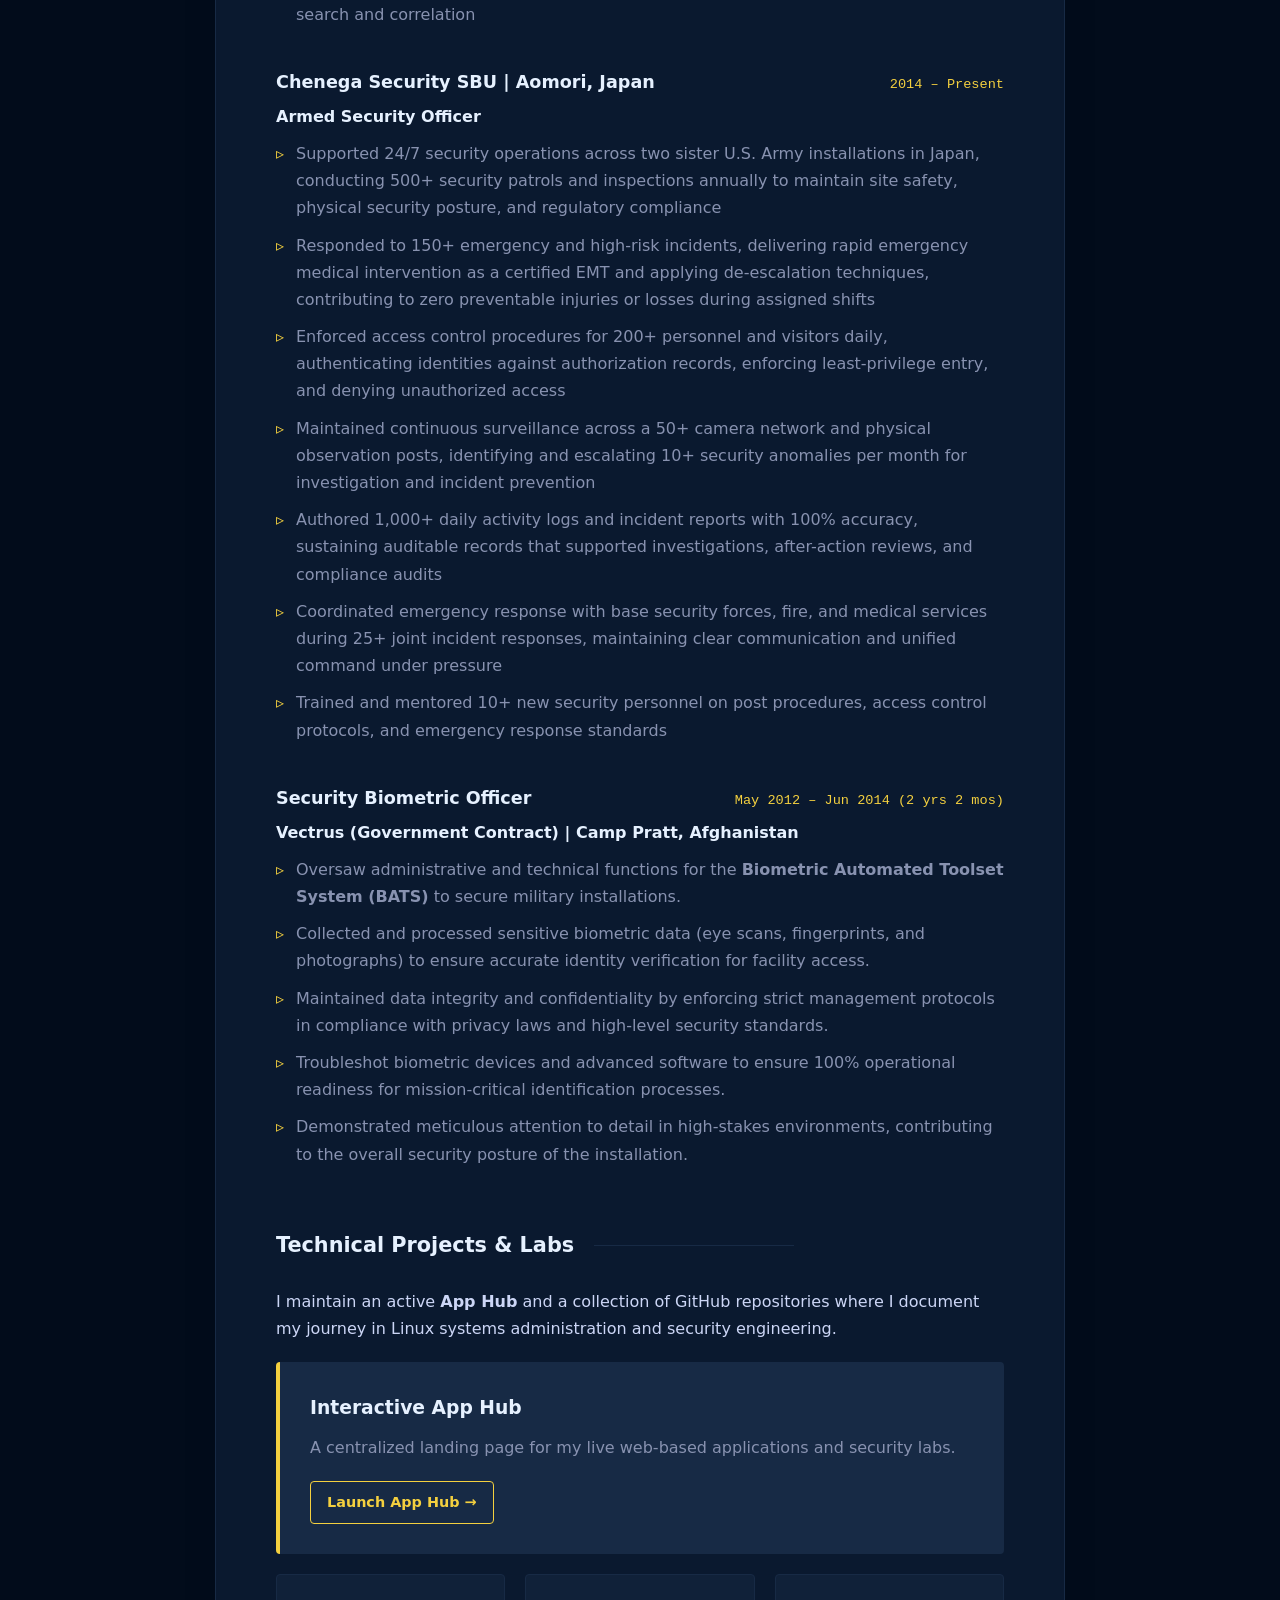
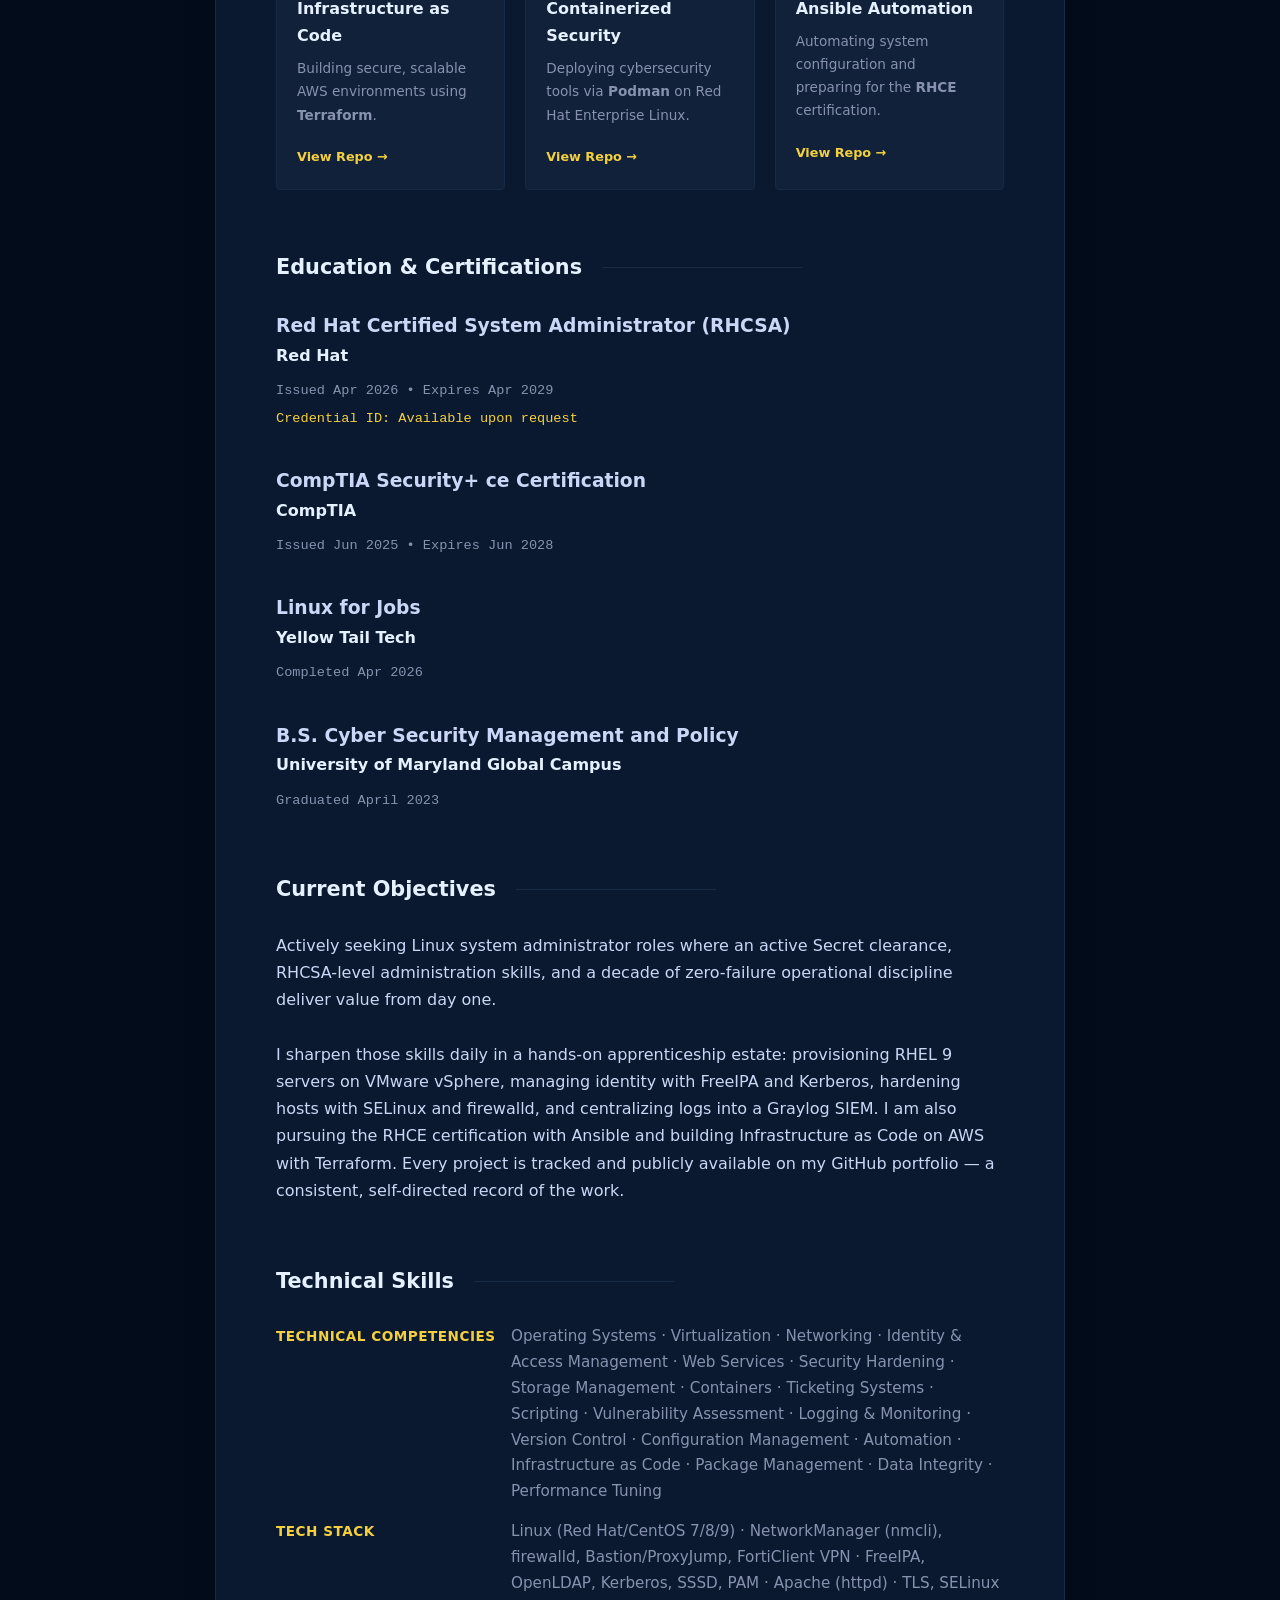
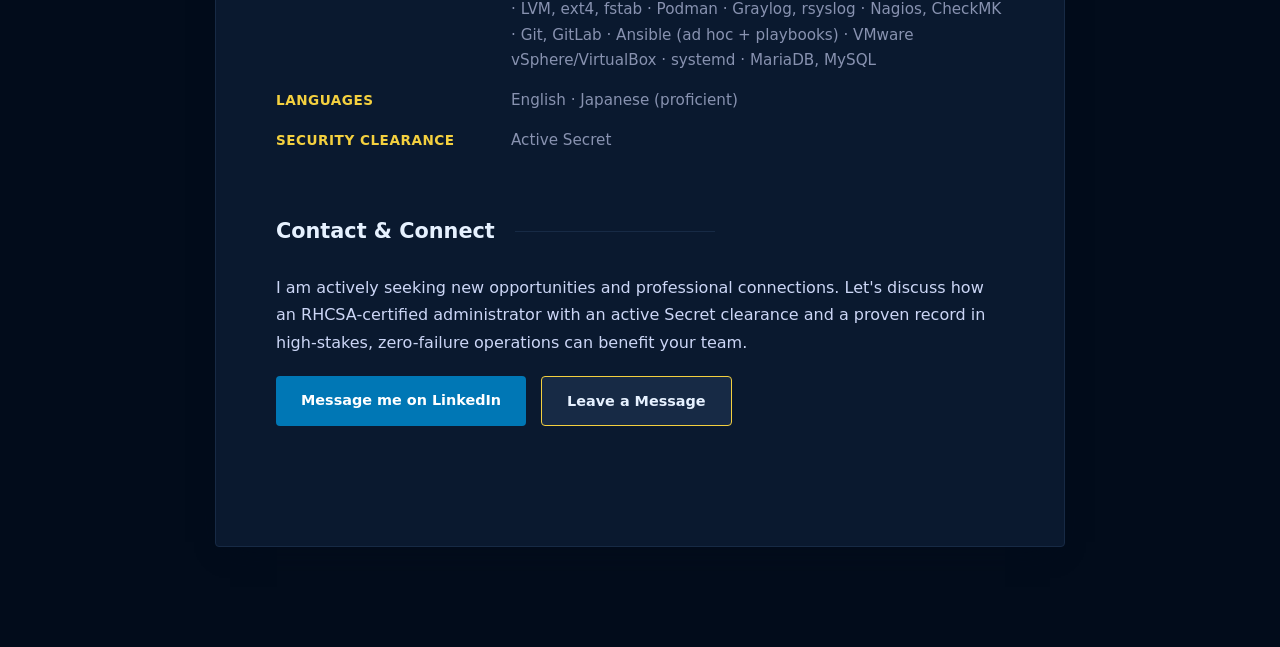
==== commit 16480884: "feat: rewrite resume site for Linux System Administrator role targeting Co-Authored-By: Claude Fable" ====
--- a/index.html
+++ b/index.html
@@ -3,7 +3,7 @@
 <head>
     <meta charset="UTF-8">
     <meta name="viewport" content="width=device-width, initial-scale=1.0">
-    <title>Eddie Camacho | Cybersecurity & Operations</title>
+    <title>Eddie Camacho | Linux System Administrator</title>
     <link rel="stylesheet" href="style.css">
 </head>
 <body>
@@ -26,11 +26,12 @@
                     <img src="profile.jpeg" alt="Eddie Camacho" class="profile-pic">
                 </div>
                 <h1>Eddie Camacho</h1>
-                <p class="subtitle"></p>
+                <p class="subtitle">Linux System Administrator</p>
                 <div class="clearance-badge">Active Secret Security Clearance</div>
                 <div class="contact-info">
+                    <span>Aomori, Japan</span> |
                     <span>GitHub: <a href="https://github.com/Worldtraveler247" target="_blank">Worldtraveler247</a></span> |
-                    <span>LinkedIn: <a href="https://www.linkedin.com/in/eddie-heriberto-camacho-021a2150" target="_blank">Profile</a></span>
+                    <span>LinkedIn: <a href="https://www.linkedin.com/in/eddieheribertocamacho" target="_blank">Profile</a></span>
                 </div>
                 <div class="header-actions">
                     <a href="./resume.pdf" class="btn-primary" download>Download PDF Resume</a>
@@ -42,7 +43,7 @@
             <section id="summary">
                 <h2>Professional Summary</h2>
                 <p id="about-text">
-                    Security and operations professional with 10+ years of experience supporting controlled-access environments and site safety within government-contracted settings. Skilled in risk assessment, incident response, and maintaining compliance in high-risk environments. Background includes monitoring facilities, coordinating workflows, and supporting administrative operations. Recognized for attention to detail, accountability, and consistent performance in fast-paced environments.
+                    Red Hat Certified System Administrator and CompTIA Security+ professional moving into Linux systems administration, backed by a B.S. in Cybersecurity Management and an active Secret clearance. Currently responsible for maintaining availability of a distributed surveillance network — troubleshooting hardware, connectivity, and system failures — while administering identity verification and access credentialing for base personnel. Skilled in Linux administration (RHEL), user and access management, documentation, and 24/7 operational monitoring. Combines proven reliability in high-stakes, zero-failure environments with technical training in system hardening, networking, and automation.
                 </p>
             </section>
 
@@ -50,17 +51,32 @@
                 <h2>Professional Experience</h2>
                 <div class="job">
                     <div class="job-header">
+                        <h3>Pro-Core Plus Apprenticeship | Remote</h3>
+                        <span class="date">September 2025 &ndash; Present</span>
+                    </div>
+                    <p class="institution">Linux System Administrator</p>
+                    <ul>
+                        <li>Provisioned and configured Red Hat Enterprise Linux 9 servers across a VMware vSphere/ESXi environment using ISO installs, automated Kickstart, template-driven clones, and static networking via NetworkManager (nmcli)</li>
+                        <li>Managed centralized identity and access with FreeIPA, Kerberos, and SSSD &mdash; enrolling hosts and administering users, groups, and host-based access controls across the estate</li>
+                        <li>Hardened systems with SELinux and firewalld &mdash; non-standard service ports, rich-rule restrictions, and SSH limited to a bastion host with key-based authentication and root-login lockdown</li>
+                        <li>Built persistent storage with LVM, ext4, and NFS &mdash; applying correct ownership, root_squash, and POSIX ACLs, mounted reliably through fstab</li>
+                        <li>Centralized logging by routing host events through rsyslog into a Graylog SIEM for search and correlation</li>
+                    </ul>
+                </div>
+                <div class="job">
+                    <div class="job-header">
                         <h3>Chenega Security SBU | Aomori, Japan</h3>
                         <span class="date">2014 &ndash; Present</span>
                     </div>
-                    <p class="institution">EMT / Armed Security Officer</p>
-                    <p>Provided security operations and emergency response in secure environments, ensuring safety, compliance, and protection of personnel and assets. Monitored facilities, enforced access protocols, and responded to incidents as required.</p>
+                    <p class="institution">Armed Security Officer</p>
                     <ul>
-                        <li>Supported daily security operations across controlled-access facilities, conducting 100+ patrols and monitoring activities to maintain site safety and compliance</li>
-                        <li>Responded to 50+ emergency and high-risk incidents, delivering rapid medical intervention and applying de-escalation techniques to protect personnel and stabilize situations</li>
-                        <li>Enforced access control procedures for 200+ personnel and visitors, verifying credentials and preventing unauthorized entry into restricted areas</li>
-                        <li>Maintained continuous surveillance using security camera systems and physical monitoring, identifying potential risks, and supporting incident prevention efforts</li>
-                        <li>Documented and reported security incidents and daily activities with 100% accuracy, ensuring compliance with organizational and regulatory standards</li>
+                        <li>Supported 24/7 security operations across two sister U.S. Army installations in Japan, conducting 500+ security patrols and inspections annually to maintain site safety, physical security posture, and regulatory compliance</li>
+                        <li>Responded to 150+ emergency and high-risk incidents, delivering rapid emergency medical intervention as a certified EMT and applying de-escalation techniques, contributing to zero preventable injuries or losses during assigned shifts</li>
+                        <li>Enforced access control procedures for 200+ personnel and visitors daily, authenticating identities against authorization records, enforcing least-privilege entry, and denying unauthorized access</li>
+                        <li>Maintained continuous surveillance across a 50+ camera network and physical observation posts, identifying and escalating 10+ security anomalies per month for investigation and incident prevention</li>
+                        <li>Authored 1,000+ daily activity logs and incident reports with 100% accuracy, sustaining auditable records that supported investigations, after-action reviews, and compliance audits</li>
+                        <li>Coordinated emergency response with base security forces, fire, and medical services during 25+ joint incident responses, maintaining clear communication and unified command under pressure</li>
+                        <li>Trained and mentored 10+ new security personnel on post procedures, access control protocols, and emergency response standards</li>
                     </ul>
                 </div>
                 <!-- Security Biometric Officer Role -->
@@ -82,8 +98,8 @@
 
             <section id="projects">
                 <h2>Technical Projects & Labs</h2>
-                <p>I maintain an active <strong>App Hub</strong> and a collection of GitHub repositories where I document my journey in Cloud Security Engineering.</p>
-                
+                <p>I maintain an active <strong>App Hub</strong> and a collection of GitHub repositories where I document my journey in Linux systems administration and security engineering.</p>
+
                 <div class="project-highlights">
                     <div class="project-box">
                         <h3>Interactive App Hub</h3>
@@ -121,30 +137,30 @@
                 </div>
 
                 <div class="cert-item">
-                    <h3>AWS Cloud Quest: Cloud Practitioner</h3>
-                    <p class="institution">Amazon Web Services (AWS)</p>
-                    <p class="date">Issued Nov 2025</p>
-                </div>
-
-                <div class="cert-item">
                     <h3>CompTIA Security+ ce Certification</h3>
                     <p class="institution">CompTIA</p>
                     <p class="date">Issued Jun 2025 &bull; Expires Jun 2028</p>
                 </div>
 
+                <div class="cert-item">
+                    <h3>Linux for Jobs</h3>
+                    <p class="institution">Yellow Tail Tech</p>
+                    <p class="date">Completed Apr 2026</p>
+                </div>
+
                 <div class="edu-item">
                     <h3>B.S. Cyber Security Management and Policy</h3>
                     <p class="institution">University of Maryland Global Campus</p>
-                    <p class="date">Graduated 2023</p>
+                    <p class="date">Graduated April 2023</p>
                 </div>
             </section>
 
             <section id="goals">
                 <h2>Current Objectives</h2>
                 <p>
-                    Actively seeking internships, volunteer opportunities, and junior security roles to apply 20 years of operational discipline to modern IT infrastructure.
+                    Actively seeking Linux system administrator roles where an active Secret clearance, RHCSA-level administration skills, and a decade of zero-failure operational discipline deliver value from day one.
                     <br><br>
-                    Driven by a passion for building, I dedicate daily effort to hands-on projects that sharpen my cloud and security engineering skills. Current work includes containerized cybersecurity tooling via Podman on Red Hat Linux, exploring OWASP, Kali Linux, and Splunk through container environments, and building Infrastructure as Code using Terraform on AWS. I am also actively pursuing my RHCE certification with Ansible. Every project is tracked and publicly available on my GitHub portfolio — reflecting a consistent, self-directed path toward a cloud security engineering career.
+                    I sharpen those skills daily in a hands-on apprenticeship estate: provisioning RHEL 9 servers on VMware vSphere, managing identity with FreeIPA and Kerberos, hardening hosts with SELinux and firewalld, and centralizing logs into a Graylog SIEM. I am also pursuing the RHCE certification with Ansible and building Infrastructure as Code on AWS with Terraform. Every project is tracked and publicly available on my GitHub portfolio &mdash; a consistent, self-directed record of the work.
                 </p>
             </section>
 
@@ -153,15 +169,15 @@
                 <div class="tech-grid">
                     <div class="tech-row">
                         <span class="tech-label">Technical Competencies</span>
-                        <span class="tech-value">Operating Systems &middot; Virtualization &middot; Networking &middot; Web/Identity Management &middot; Containers &middot; Ticketing System &middot; Scripting &middot; Vulnerability Assessment &middot; Logging &amp; Monitoring Tools &middot; Version Control / Configuration Management &middot; Automation &middot; Infrastructure as Code &middot; Data Integrity &middot; Performance Tuning</span>
+                        <span class="tech-value">Operating Systems &middot; Virtualization &middot; Networking &middot; Identity &amp; Access Management &middot; Web Services &middot; Security Hardening &middot; Storage Management &middot; Containers &middot; Ticketing Systems &middot; Scripting &middot; Vulnerability Assessment &middot; Logging &amp; Monitoring &middot; Version Control &middot; Configuration Management &middot; Automation &middot; Infrastructure as Code &middot; Package Management &middot; Data Integrity &middot; Performance Tuning</span>
                     </div>
                     <div class="tech-row">
                         <span class="tech-label">Tech Stack</span>
-                        <span class="tech-value">Linux (RedHat/CentOS 7/8/9) &middot; SSH, TCP/IP, DNS, NFS, DHCP, FTP &middot; Apache, LDAP, OpenLDAP, FreeIPA &middot; Docker, Podman &middot; Jira &middot; Bash &middot; Qualys, Lynis &middot; Graylog &middot; Nagios, CheckMK &middot; Git, GitLab &middot; Foreman &middot; Cronjob, Bash Script &middot; Terraform, Ansible &middot; ESXi &middot; MariaDB &middot; MySQL &middot; Oracle &middot; OSI Model &middot; VirtualBox &middot; WordPress</span>
+                        <span class="tech-value">Linux (Red Hat/CentOS 7/8/9) &middot; NetworkManager (nmcli), firewalld, Bastion/ProxyJump, FortiClient VPN &middot; FreeIPA, OpenLDAP, Kerberos, SSSD, PAM &middot; Apache (httpd) &middot; TLS, SELinux &middot; LVM, ext4, fstab &middot; Podman &middot; Graylog, rsyslog &middot; Nagios, CheckMK &middot; Git, GitLab &middot; Ansible (ad hoc + playbooks) &middot; VMware vSphere/VirtualBox &middot; systemd &middot; MariaDB, MySQL</span>
                     </div>
                     <div class="tech-row">
                         <span class="tech-label">Languages</span>
-                        <span class="tech-value">English, Japanese</span>
+                        <span class="tech-value">English &middot; Japanese (proficient)</span>
                     </div>
                     <div class="tech-row">
                         <span class="tech-label">Security Clearance</span>
@@ -172,9 +188,9 @@
 
             <section id="contact">
                 <h2>Contact & Connect</h2>
-                <p>I am actively seeking new opportunities and professional connections. Let's discuss how my 20 years of operational experience and cybersecurity policy background can benefit your team.</p>
+                <p>I am actively seeking new opportunities and professional connections. Let's discuss how an RHCSA-certified administrator with an active Secret clearance and a proven record in high-stakes, zero-failure operations can benefit your team.</p>
                 <div class="contact-links">
-                    <a href="https://www.linkedin.com/in/eddie-heriberto-camacho-021a2150" class="contact-btn linkedin" target="_blank">Message me on LinkedIn</a>
+                    <a href="https://www.linkedin.com/in/eddieheribertocamacho" class="contact-btn linkedin" target="_blank">Message me on LinkedIn</a>
                     <a href="https://worldtraveler247.github.io/code_projects/" class="contact-btn email" target="_blank">Leave a Message</a>
                 </div>
             </section>
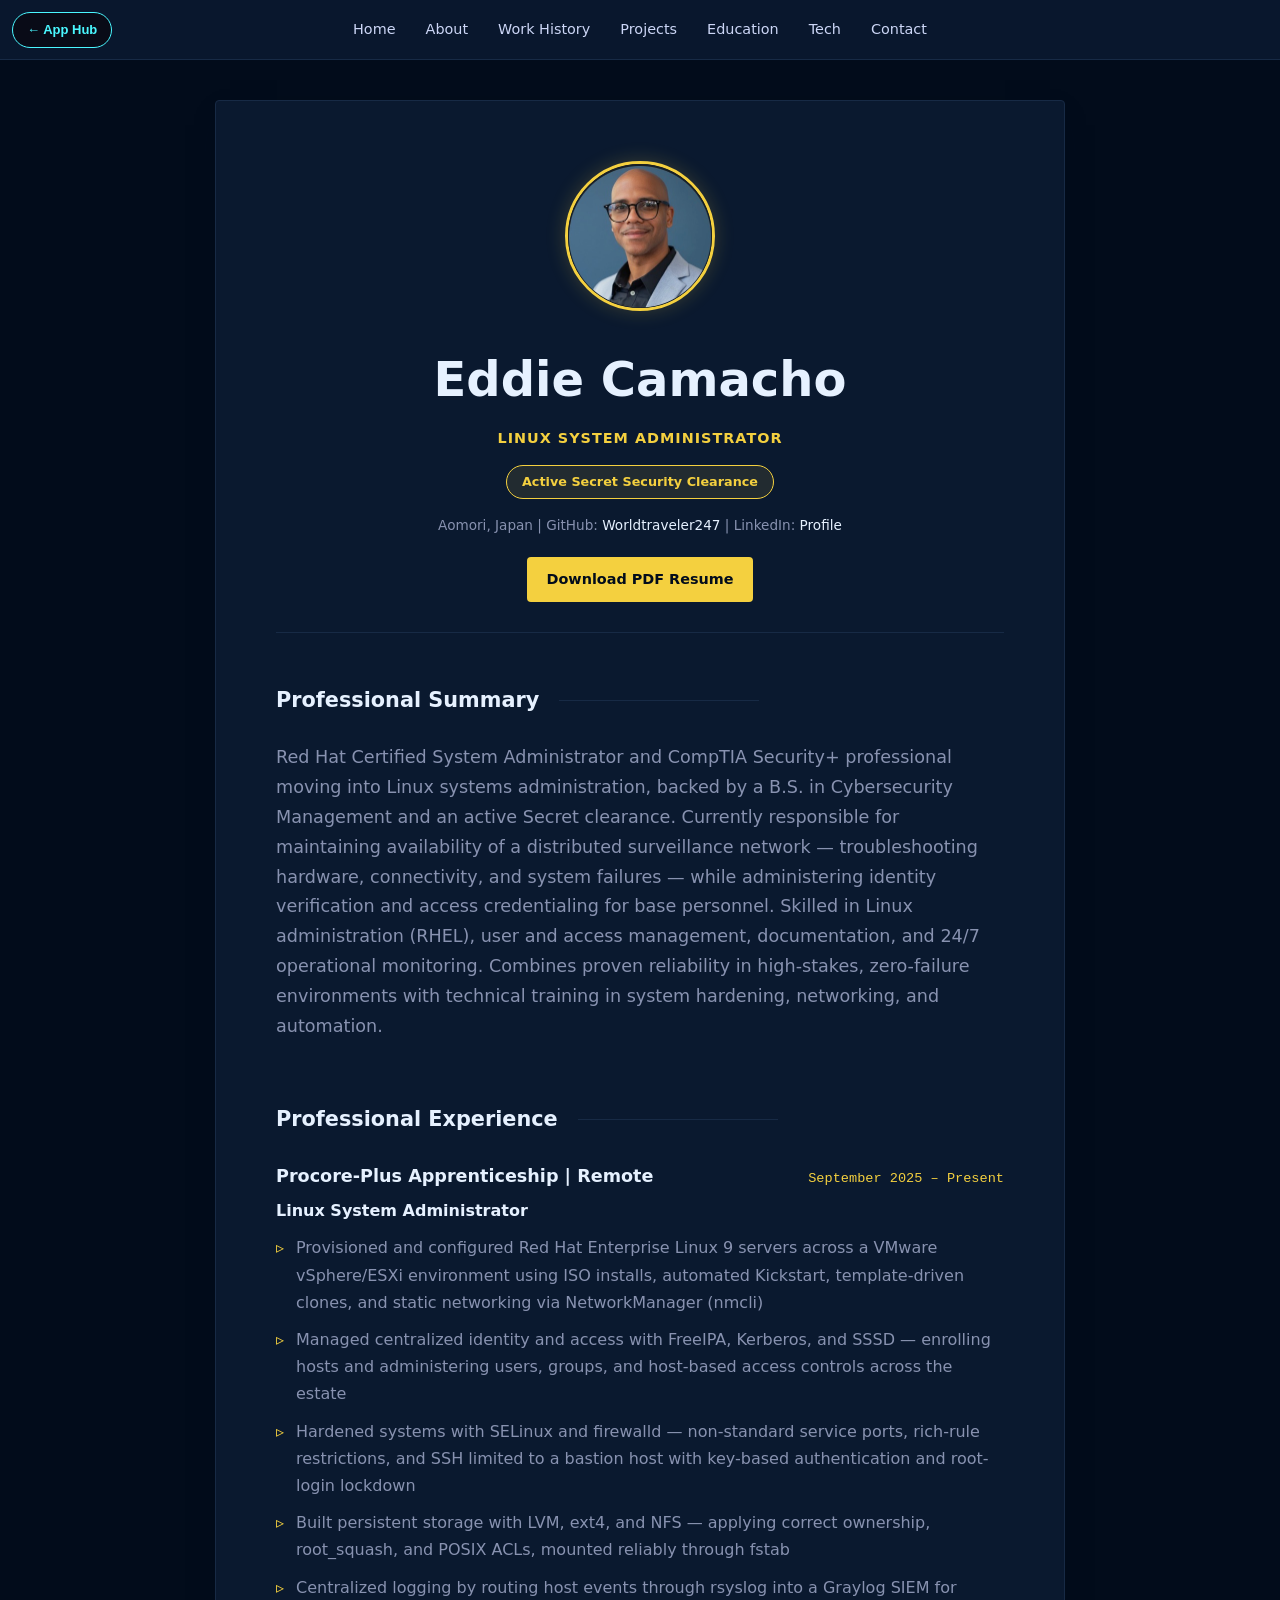
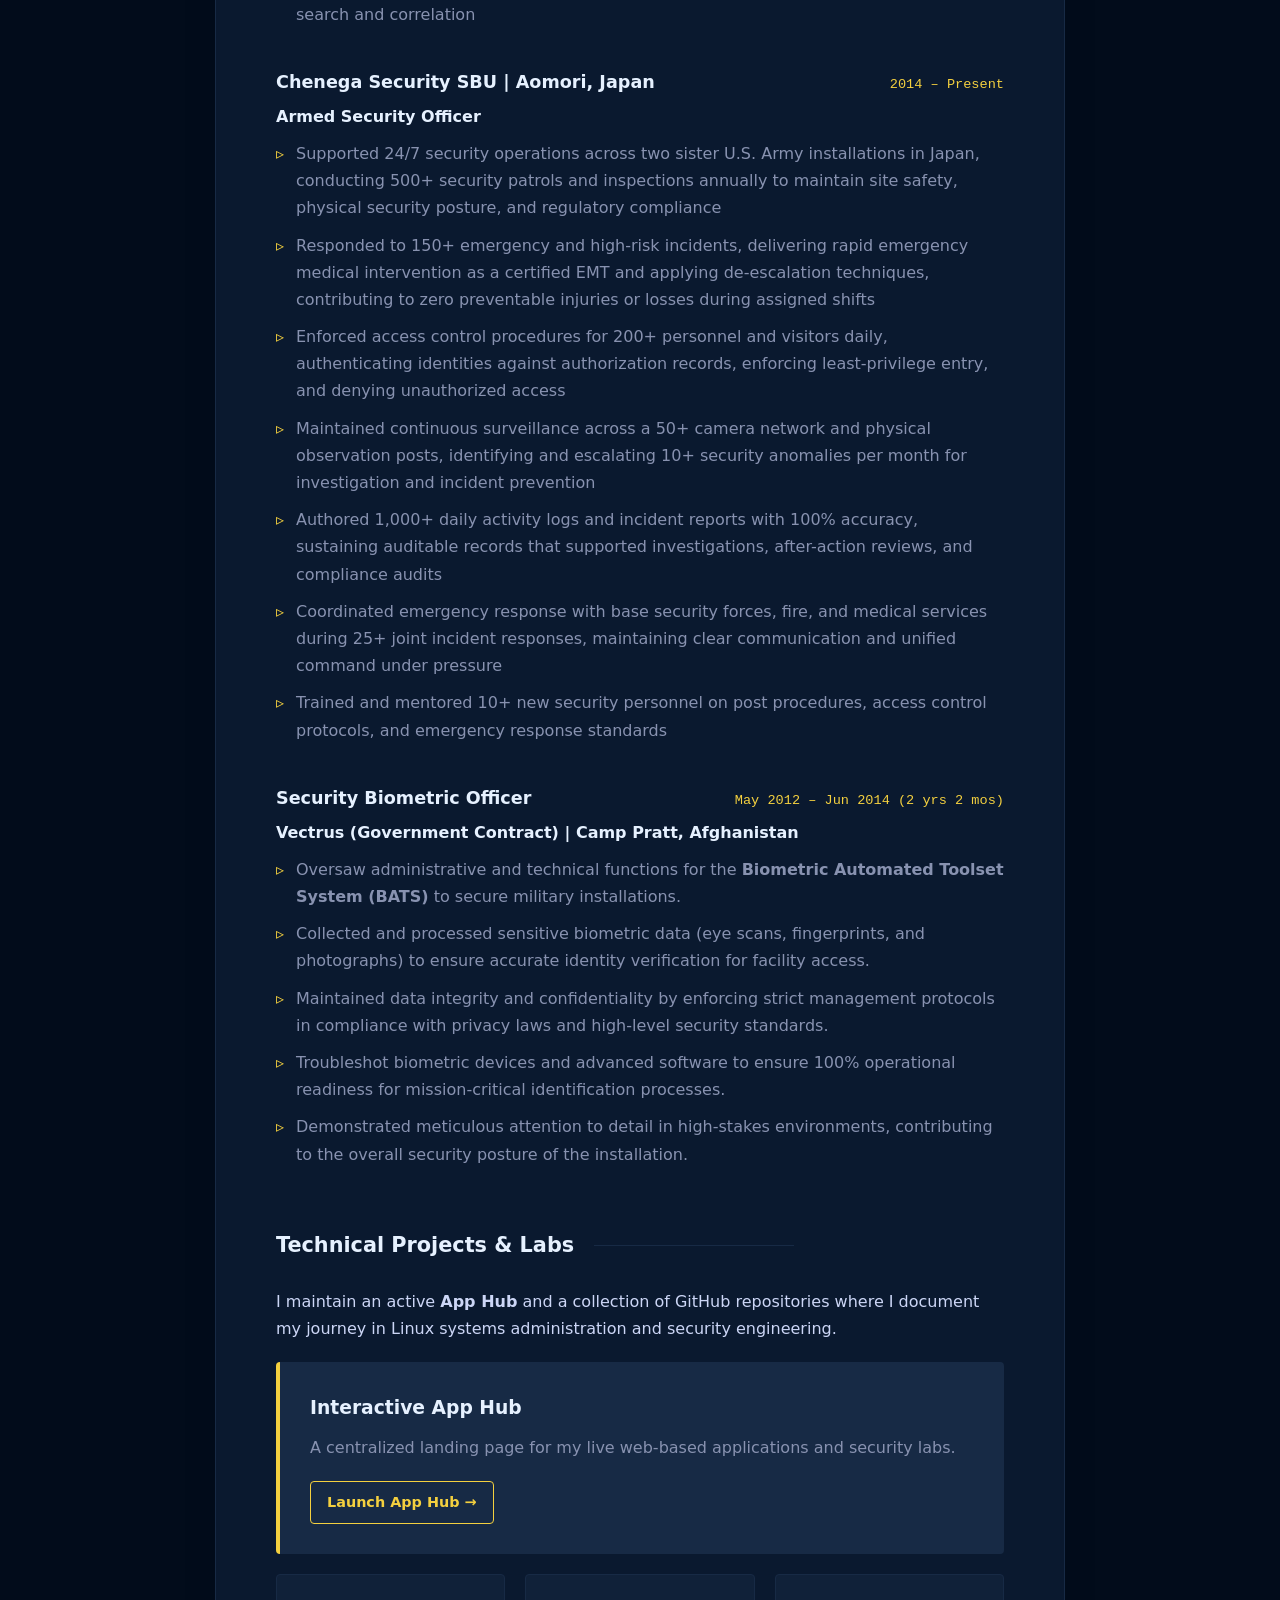
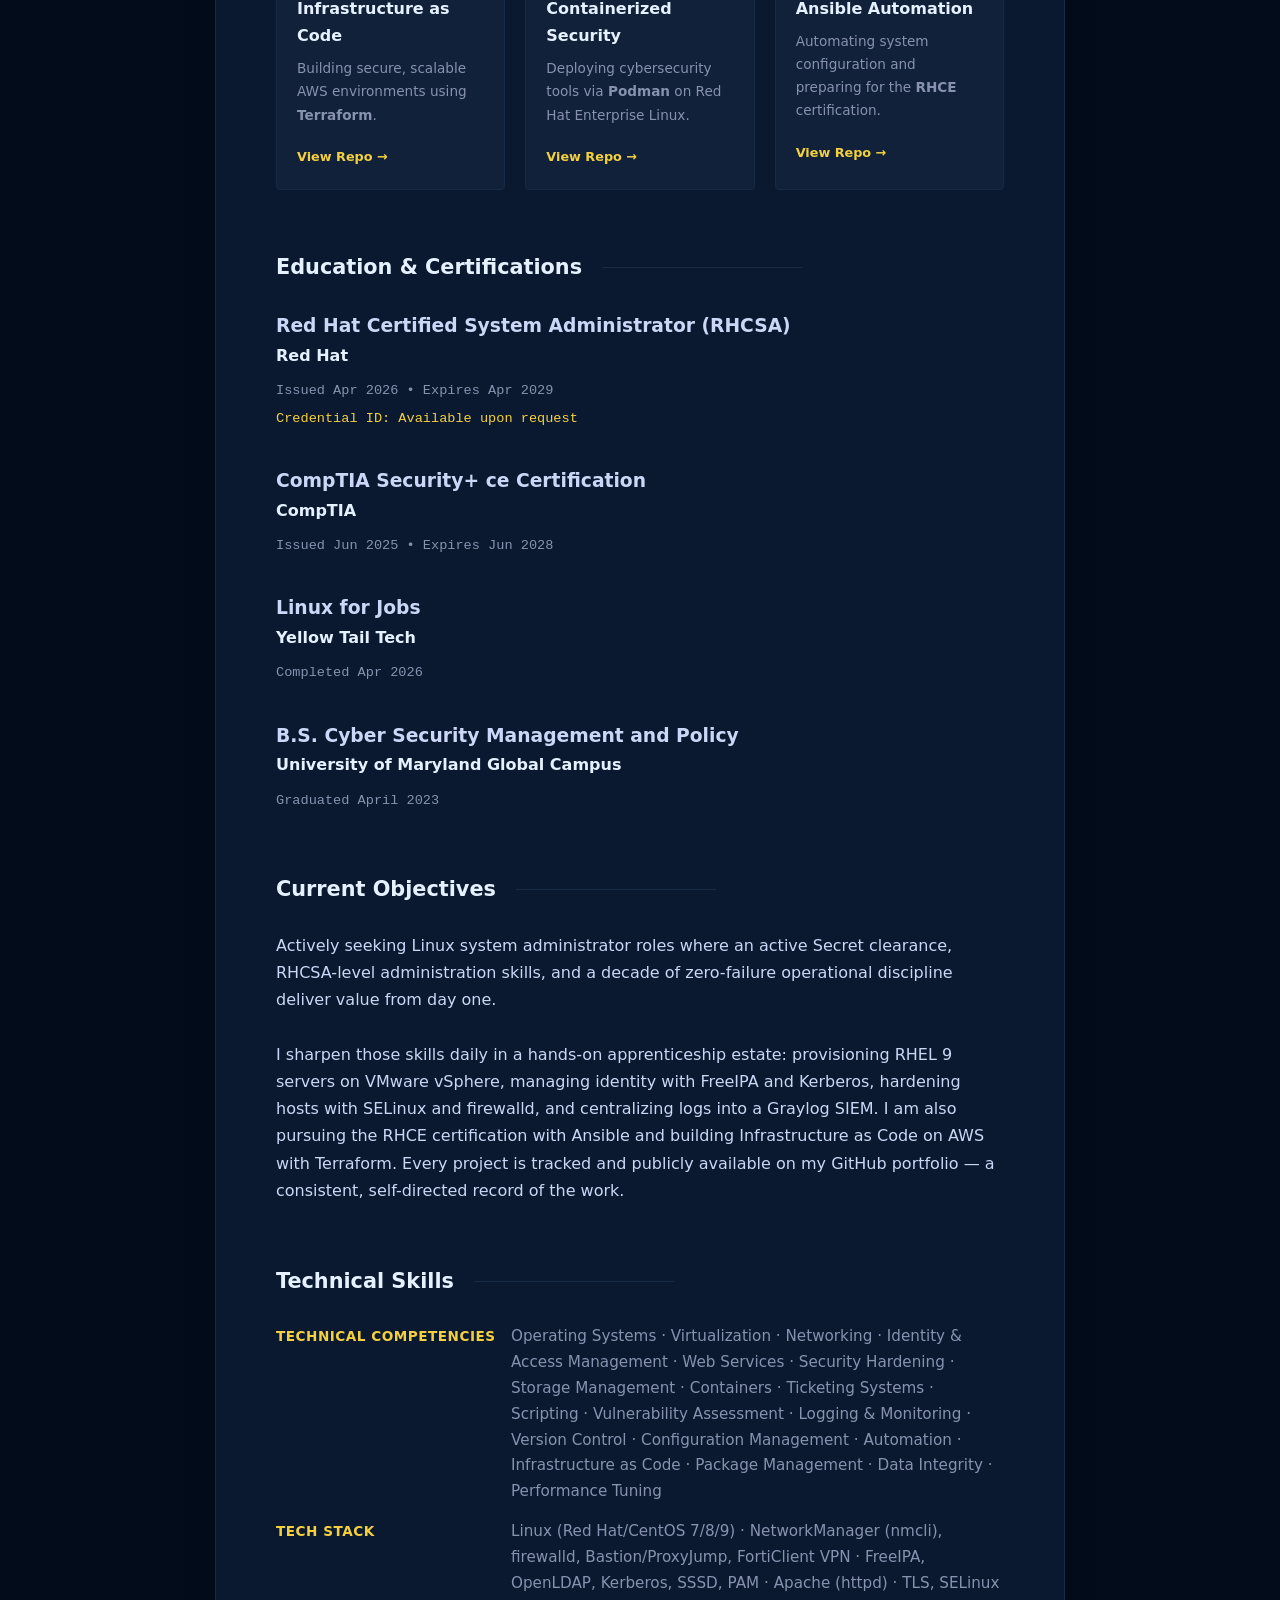
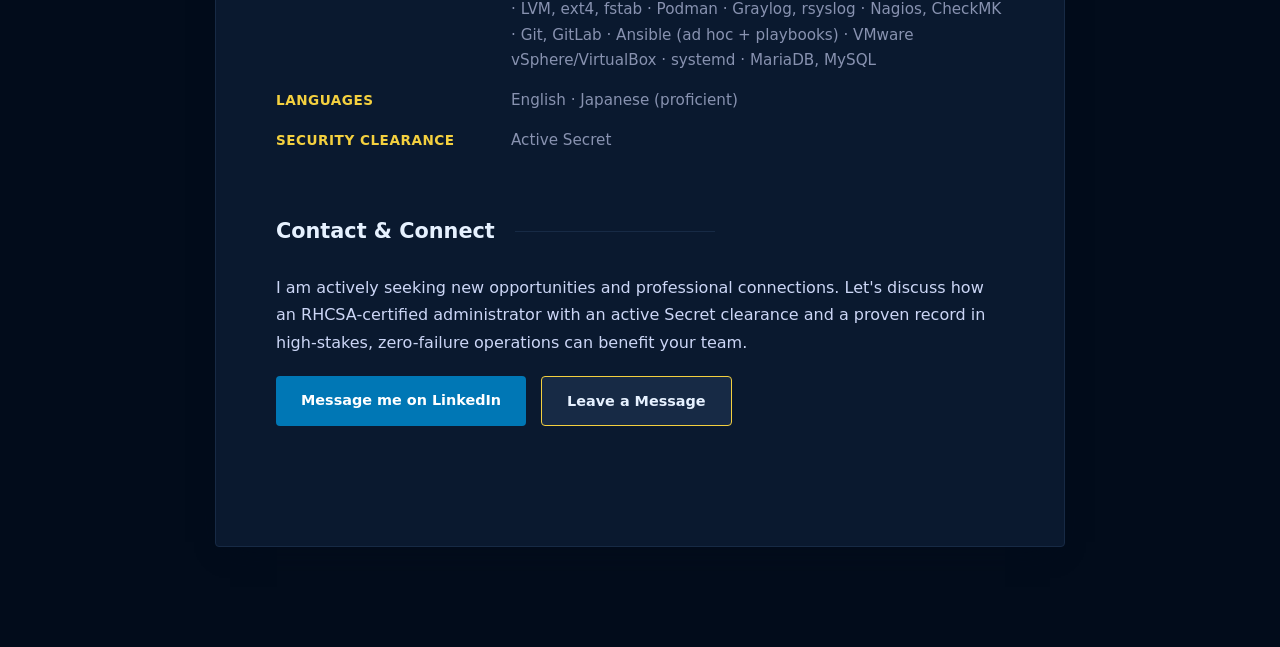
==== commit 7b83869c: "fix: correct apprenticeship spelling to Procore-Plus Co-Authored-By: Claude Fable 5 <noreply@anthrop" ====
--- a/index.html
+++ b/index.html
@@ -51,7 +51,7 @@
                 <h2>Professional Experience</h2>
                 <div class="job">
                     <div class="job-header">
-                        <h3>Pro-Core Plus Apprenticeship | Remote</h3>
+                        <h3>Procore-Plus Apprenticeship | Remote</h3>
                         <span class="date">September 2025 &ndash; Present</span>
                     </div>
                     <p class="institution">Linux System Administrator</p>
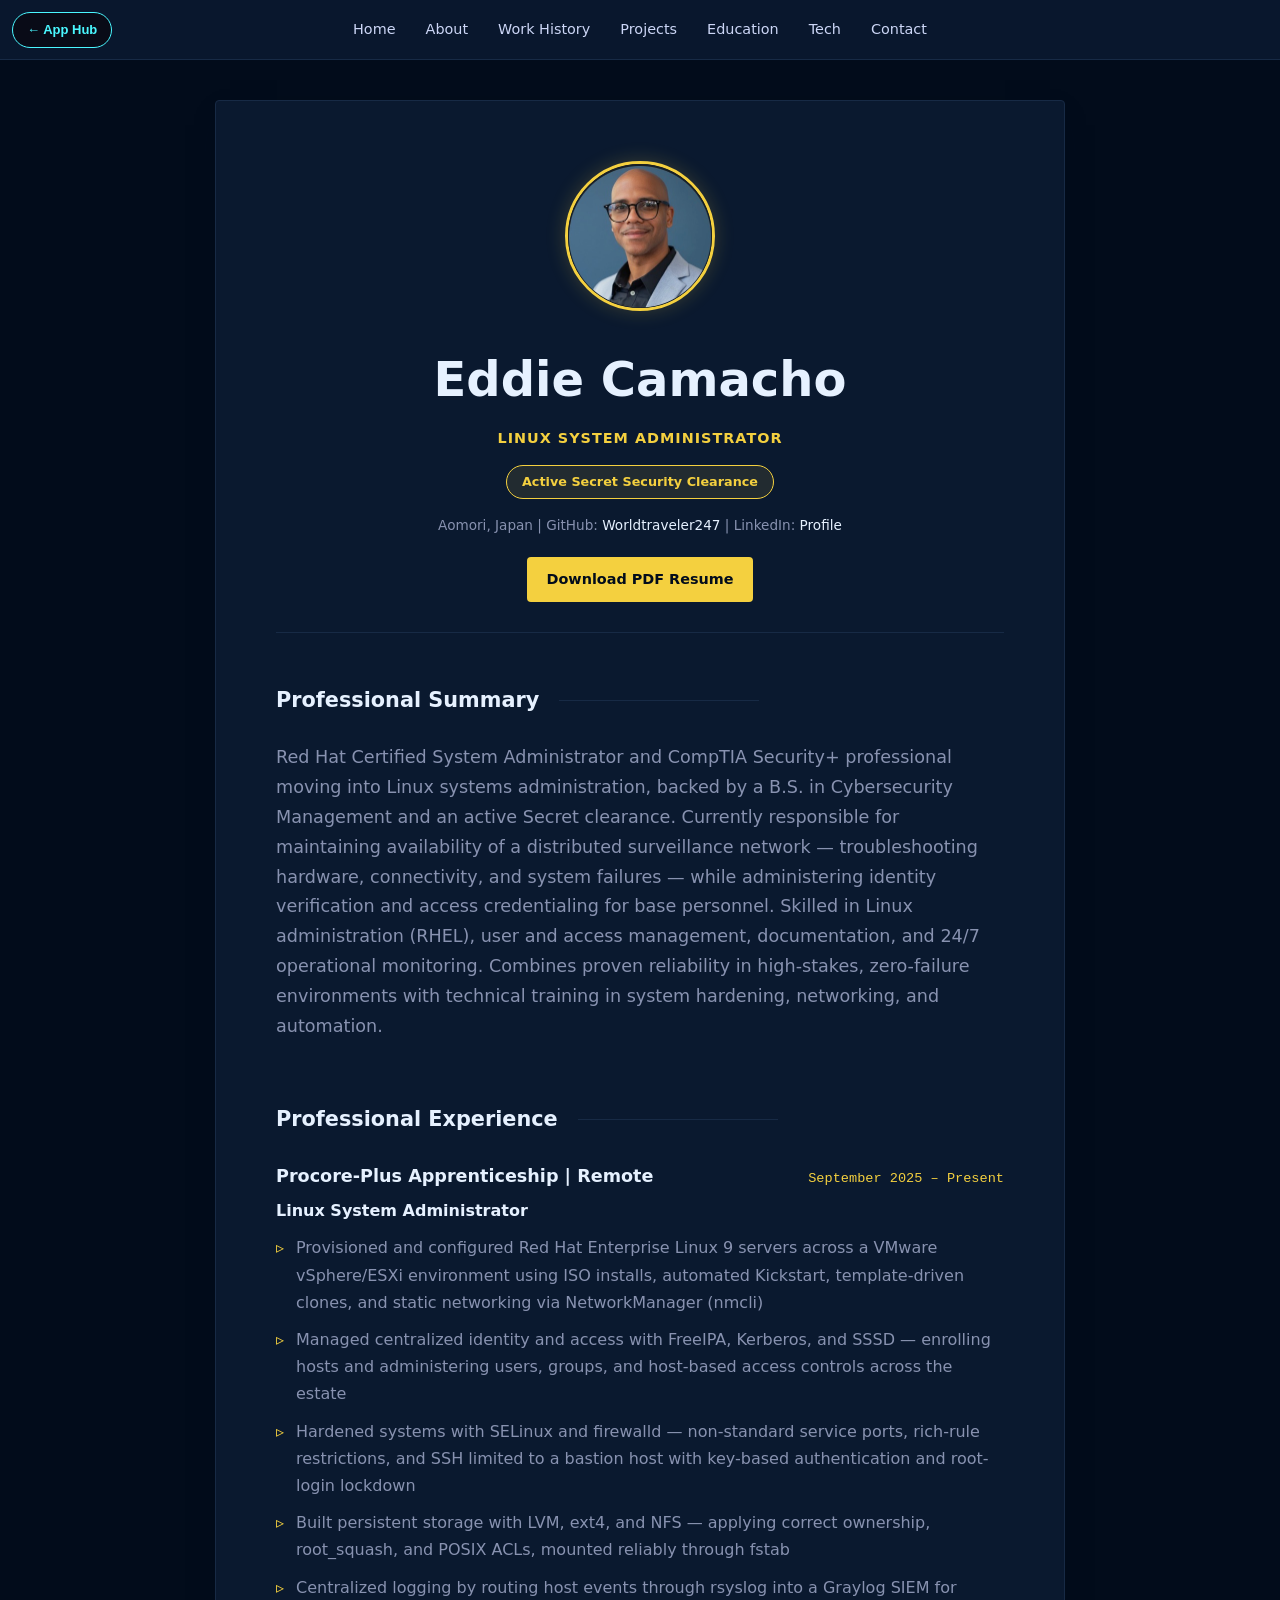
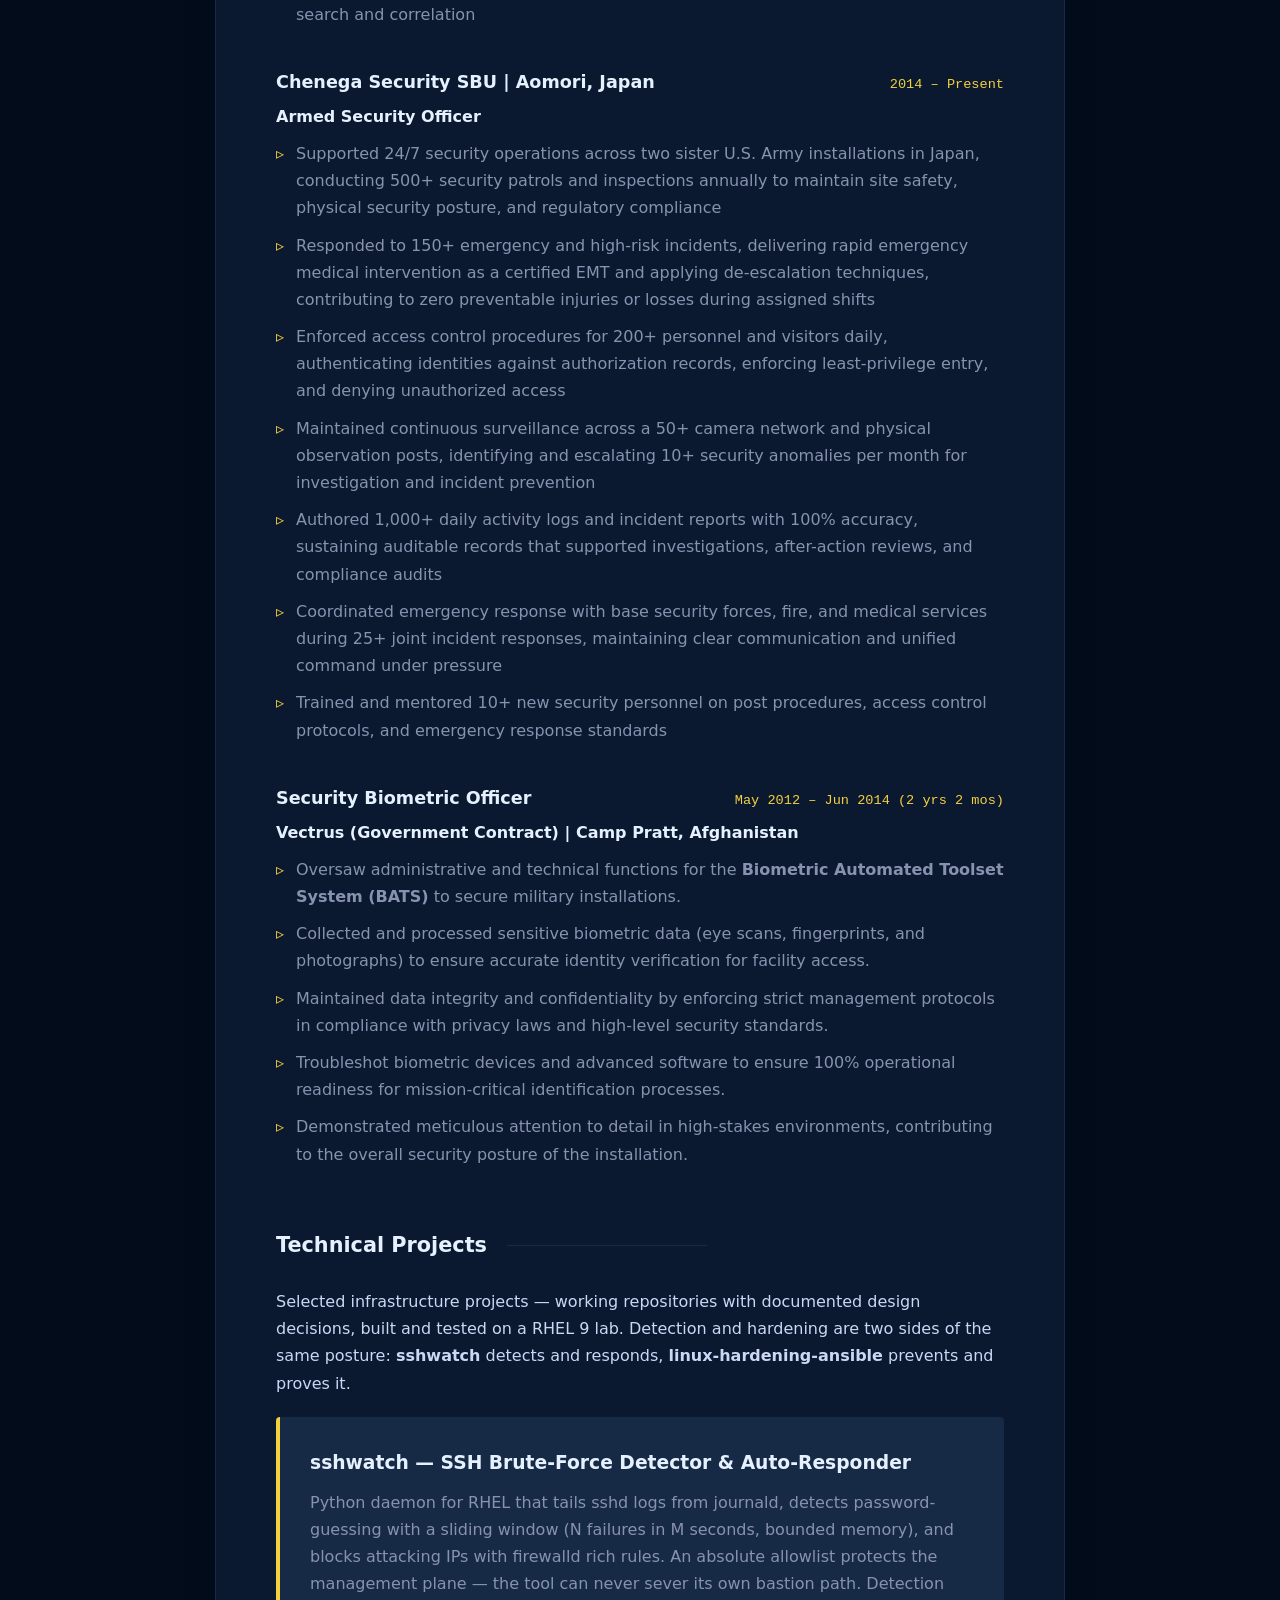
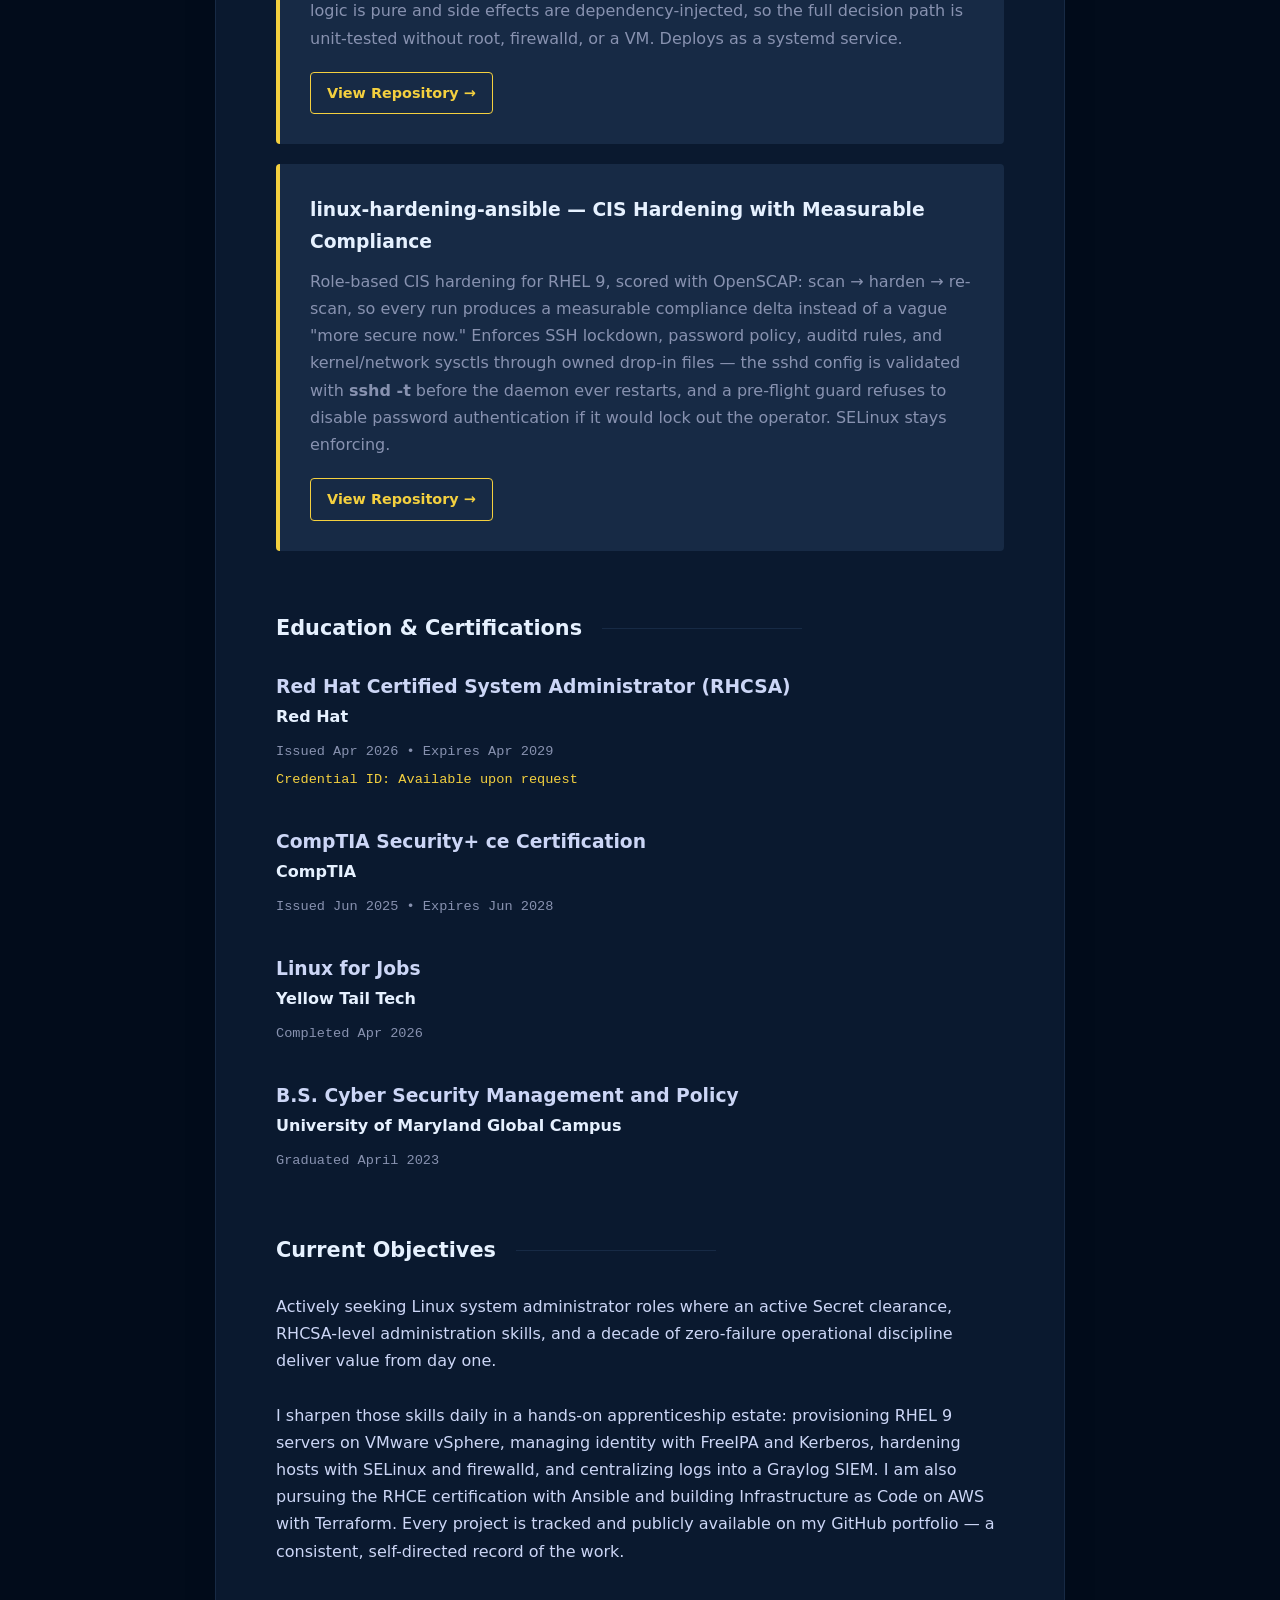
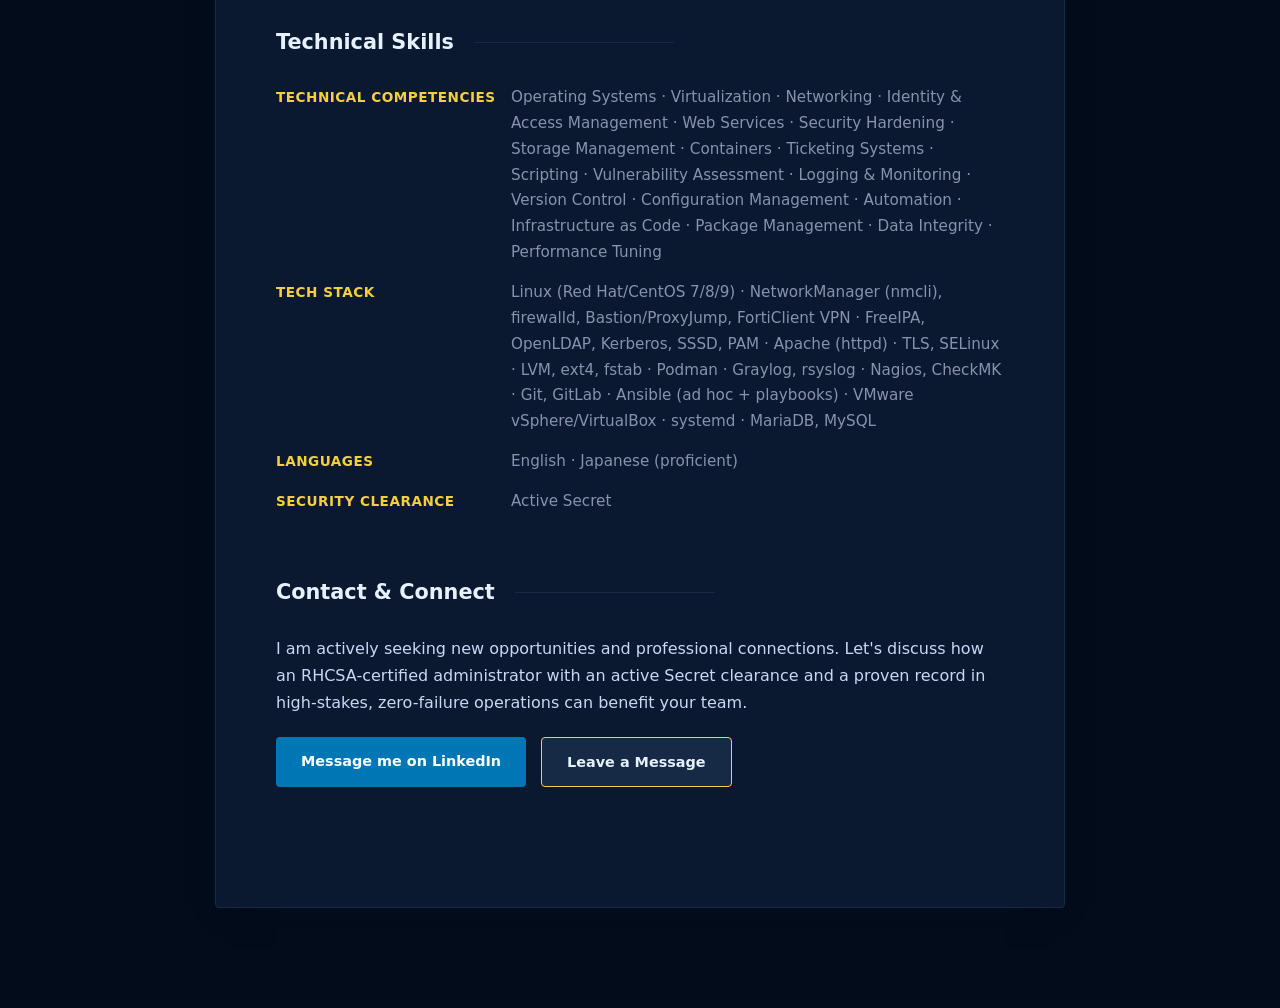
==== commit 5b515569: "feat: replace generic project cards with curated sysadmin project showcase Feature sshwatch and linu" ====
--- a/index.html
+++ b/index.html
@@ -97,32 +97,20 @@
             </section>
 
             <section id="projects">
-                <h2>Technical Projects & Labs</h2>
-                <p>I maintain an active <strong>App Hub</strong> and a collection of GitHub repositories where I document my journey in Linux systems administration and security engineering.</p>
+                <h2>Technical Projects</h2>
+                <p>Selected infrastructure projects &mdash; working repositories with documented design decisions, built and tested on a RHEL 9 lab. Detection and hardening are two sides of the same posture: <strong>sshwatch</strong> detects and responds, <strong>linux-hardening-ansible</strong> prevents and proves it.</p>
 
                 <div class="project-highlights">
                     <div class="project-box">
-                        <h3>Interactive App Hub</h3>
-                        <p>A centralized landing page for my live web-based applications and security labs.</p>
-                        <a href="https://worldtraveler247.github.io/code_projects/" class="btn-secondary" target="_blank">Launch App Hub &rarr;</a>
+                        <h3>sshwatch &mdash; SSH Brute-Force Detector &amp; Auto-Responder</h3>
+                        <p>Python daemon for RHEL that tails sshd logs from journald, detects password-guessing with a sliding window (N failures in M seconds, bounded memory), and blocks attacking IPs with firewalld rich rules. An absolute allowlist protects the management plane &mdash; the tool can never sever its own bastion path. Detection logic is pure and side effects are dependency-injected, so the full decision path is unit-tested without root, firewalld, or a VM. Deploys as a systemd service.</p>
+                        <a href="https://github.com/Worldtraveler247/sshwatch" class="btn-secondary" target="_blank">View Repository &rarr;</a>
                     </div>
 
-                    <div class="project-grid-mini">
-                        <div class="project-mini-card">
-                            <h3>Infrastructure as Code</h3>
-                            <p>Building secure, scalable AWS environments using <strong>Terraform</strong>.</p>
-                            <a href="https://github.com/Worldtraveler247" target="_blank" class="text-link">View Repo &rarr;</a>
-                        </div>
-                        <div class="project-mini-card">
-                            <h3>Containerized Security</h3>
-                            <p>Deploying cybersecurity tools via <strong>Podman</strong> on Red Hat Enterprise Linux.</p>
-                            <a href="https://github.com/Worldtraveler247" target="_blank" class="text-link">View Repo &rarr;</a>
-                        </div>
-                        <div class="project-mini-card">
-                            <h3>Ansible Automation</h3>
-                            <p>Automating system configuration and preparing for the <strong>RHCE</strong> certification.</p>
-                            <a href="https://github.com/Worldtraveler247" target="_blank" class="text-link">View Repo &rarr;</a>
-                        </div>
+                    <div class="project-box">
+                        <h3>linux-hardening-ansible &mdash; CIS Hardening with Measurable Compliance</h3>
+                        <p>Role-based CIS hardening for RHEL 9, scored with OpenSCAP: scan &rarr; harden &rarr; re-scan, so every run produces a measurable compliance delta instead of a vague "more secure now." Enforces SSH lockdown, password policy, auditd rules, and kernel/network sysctls through owned drop-in files &mdash; the sshd config is validated with <strong>sshd -t</strong> before the daemon ever restarts, and a pre-flight guard refuses to disable password authentication if it would lock out the operator. SELinux stays enforcing.</p>
+                        <a href="https://github.com/Worldtraveler247/linux-hardening-ansible" class="btn-secondary" target="_blank">View Repository &rarr;</a>
                     </div>
                 </div>
             </section>
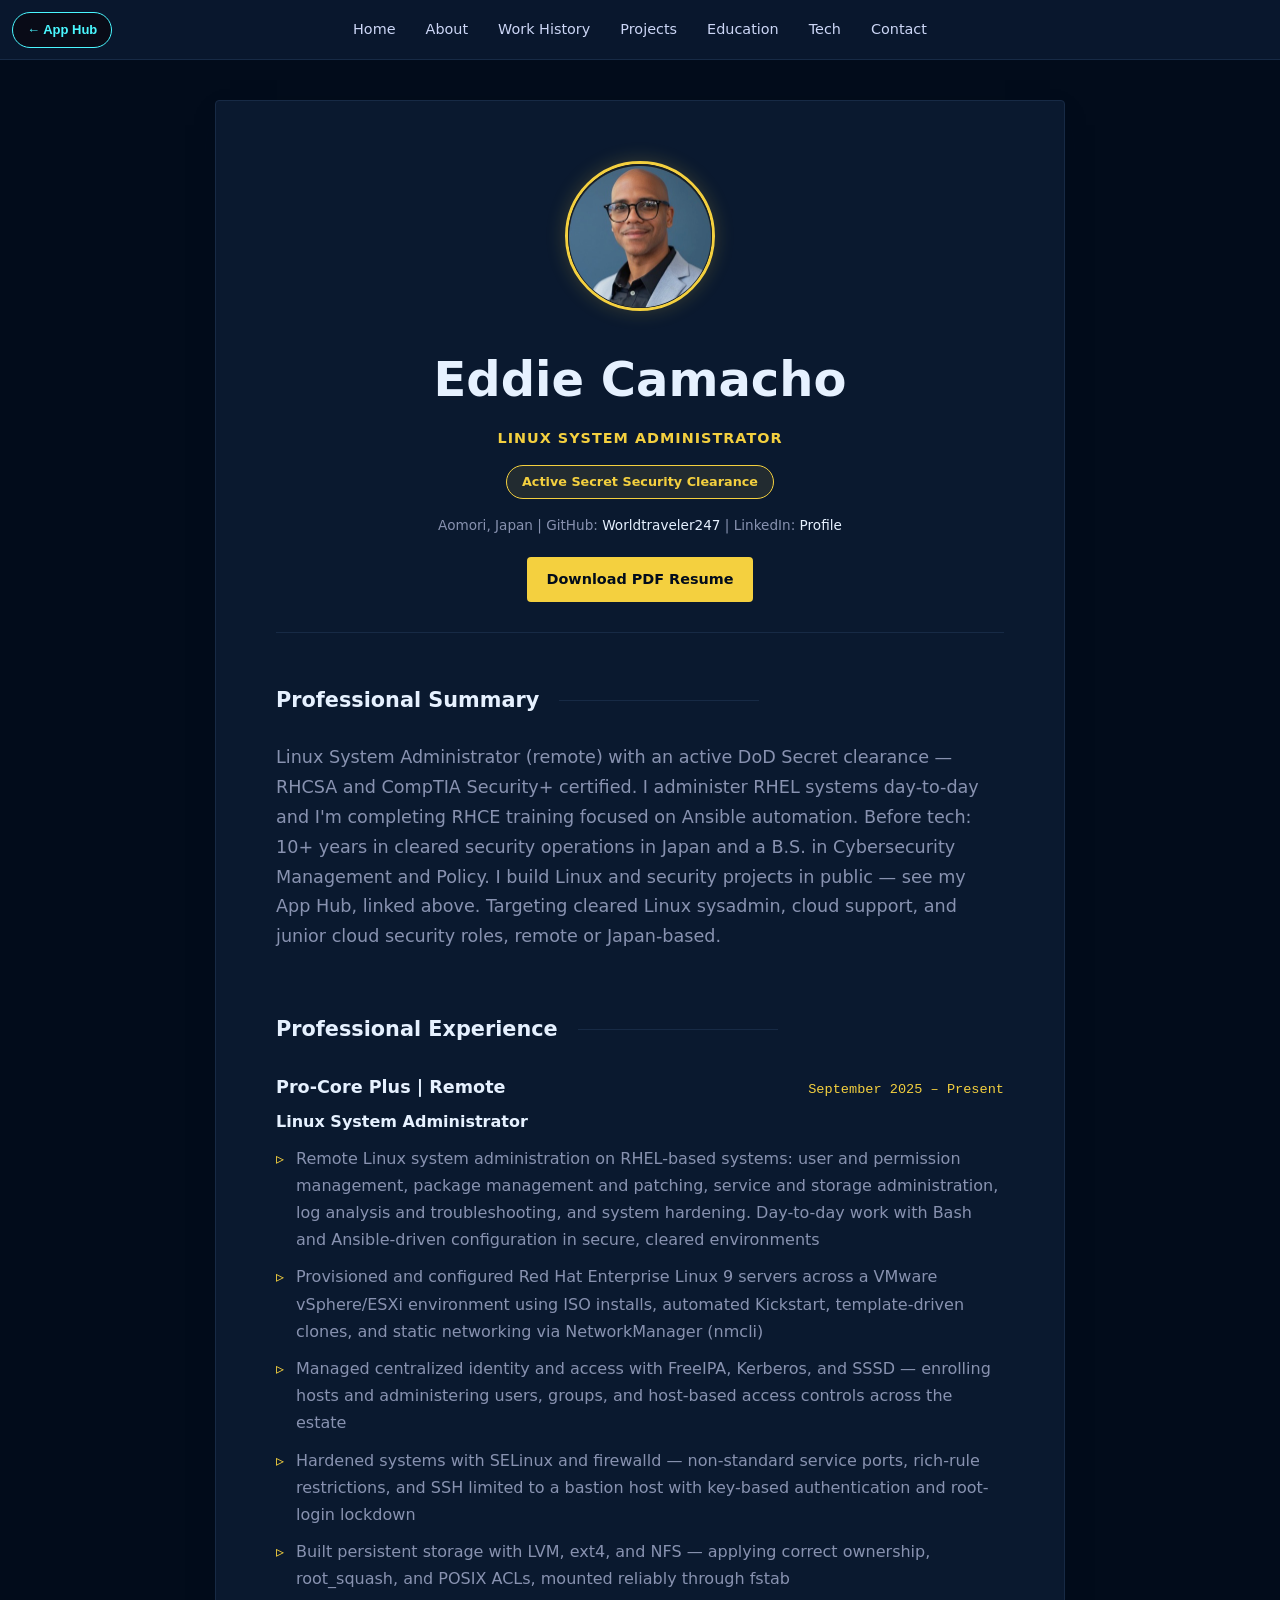
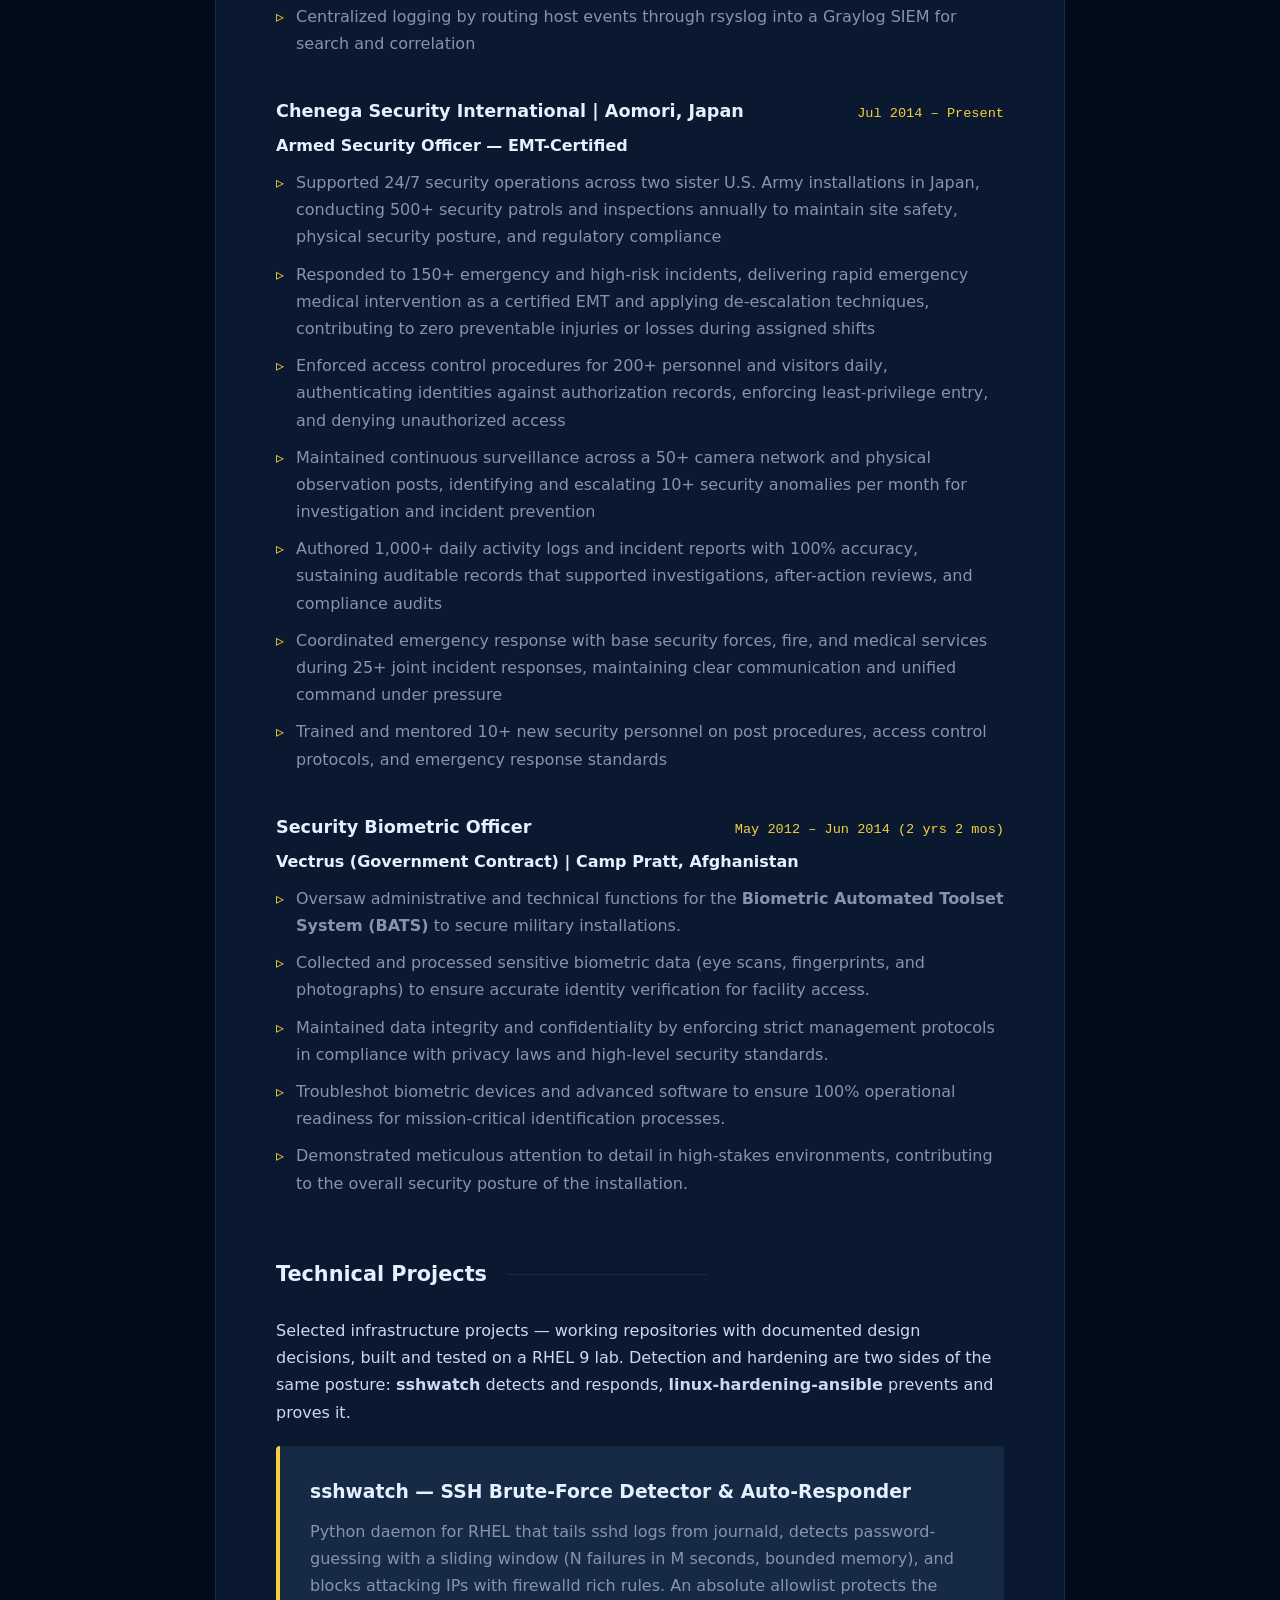
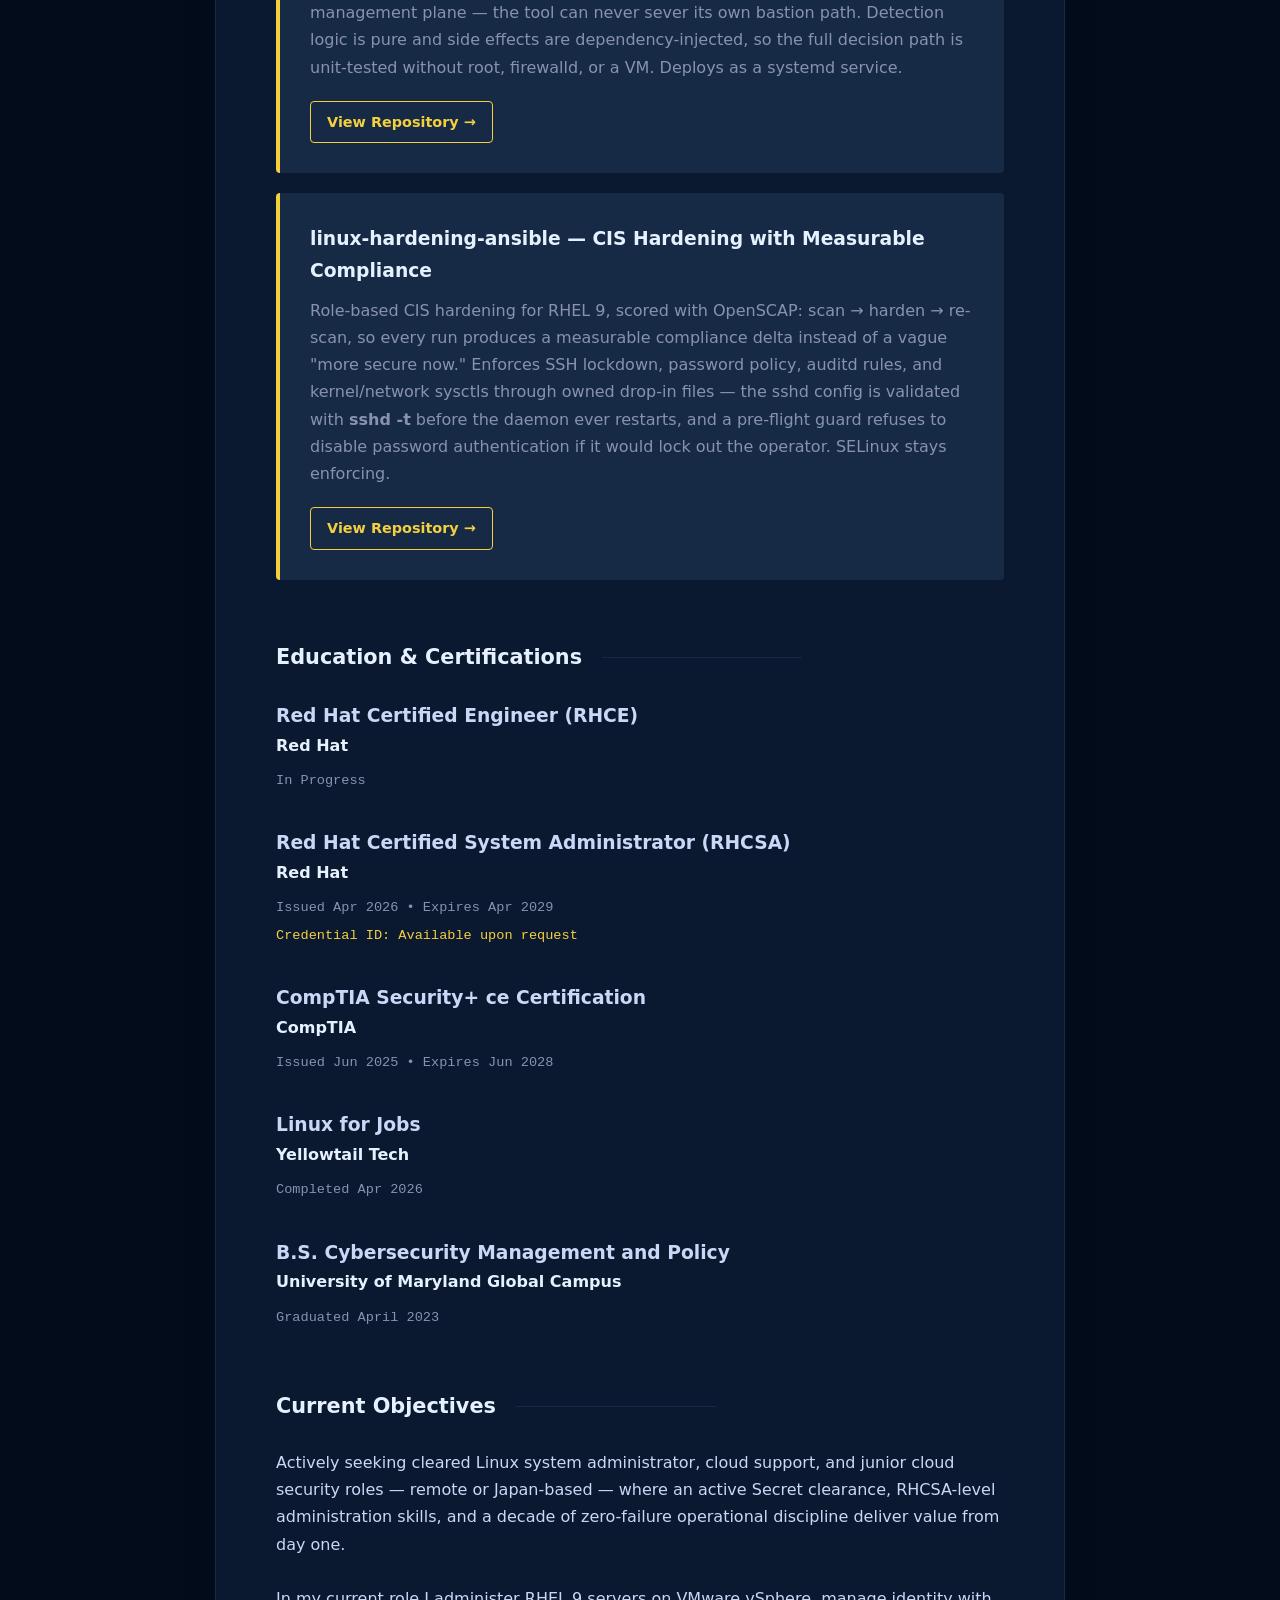
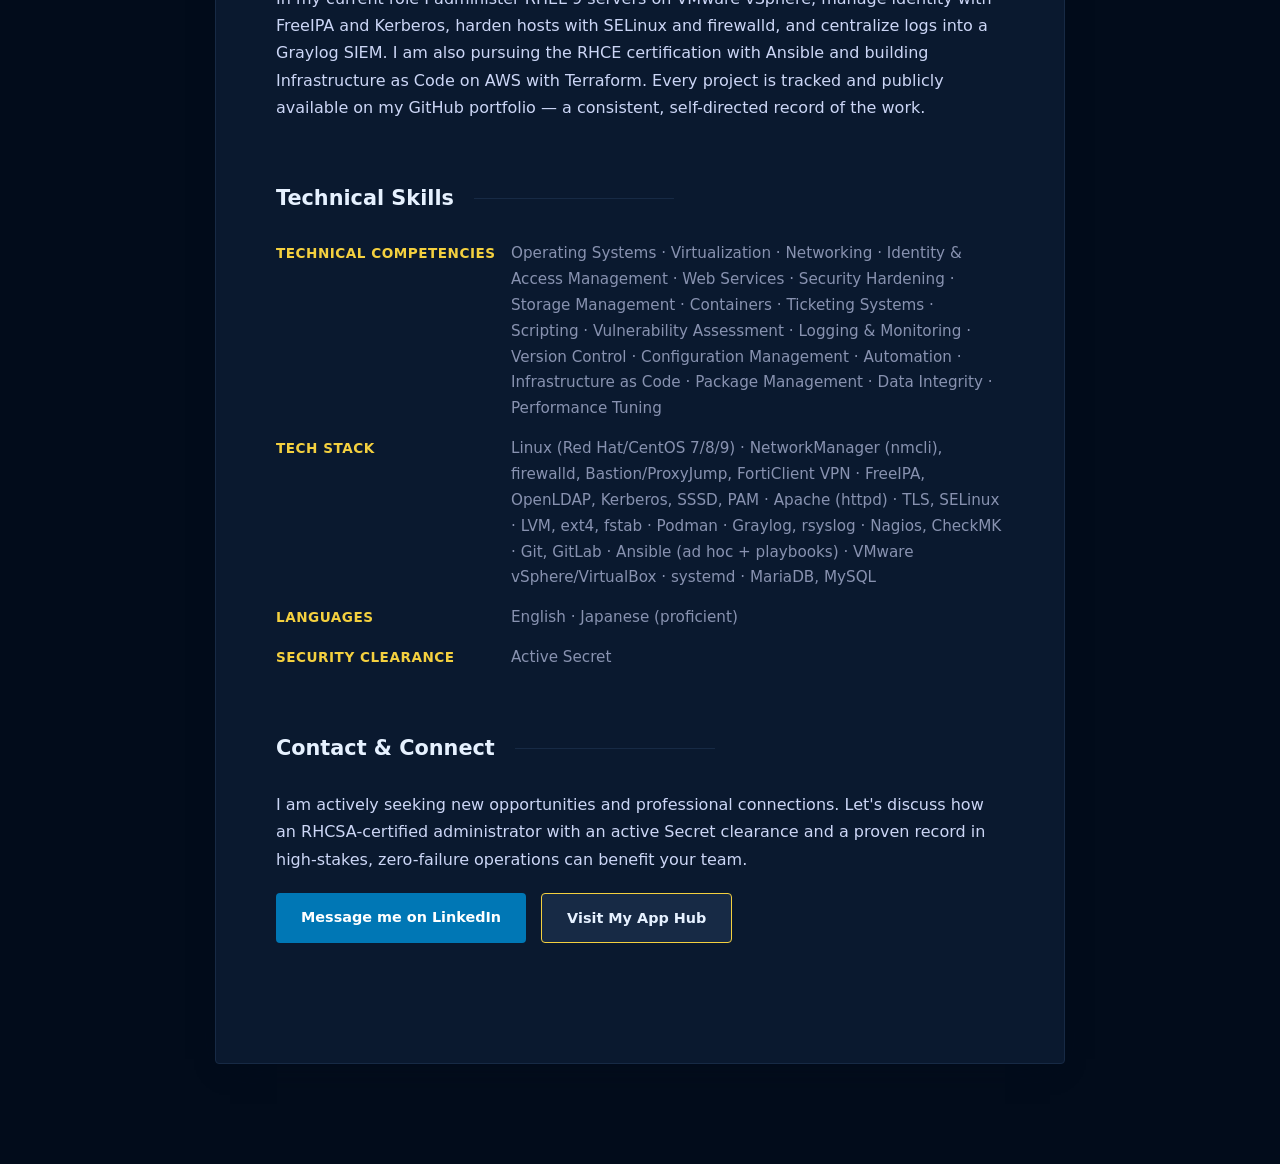
==== commit 7d0791d8: "Sync resume with LinkedIn: current sysadmin summary, Pro-Core Plus and Chenega details, RHCE in prog" ====
--- a/index.html
+++ b/index.html
@@ -43,7 +43,7 @@
             <section id="summary">
                 <h2>Professional Summary</h2>
                 <p id="about-text">
-                    Red Hat Certified System Administrator and CompTIA Security+ professional moving into Linux systems administration, backed by a B.S. in Cybersecurity Management and an active Secret clearance. Currently responsible for maintaining availability of a distributed surveillance network — troubleshooting hardware, connectivity, and system failures — while administering identity verification and access credentialing for base personnel. Skilled in Linux administration (RHEL), user and access management, documentation, and 24/7 operational monitoring. Combines proven reliability in high-stakes, zero-failure environments with technical training in system hardening, networking, and automation.
+                    Linux System Administrator (remote) with an active DoD Secret clearance — RHCSA and CompTIA Security+ certified. I administer RHEL systems day-to-day and I'm completing RHCE training focused on Ansible automation. Before tech: 10+ years in cleared security operations in Japan and a B.S. in Cybersecurity Management and Policy. I build Linux and security projects in public — see my App Hub, linked above. Targeting cleared Linux sysadmin, cloud support, and junior cloud security roles, remote or Japan-based.
                 </p>
             </section>
 
@@ -51,11 +51,12 @@
                 <h2>Professional Experience</h2>
                 <div class="job">
                     <div class="job-header">
-                        <h3>Procore-Plus Apprenticeship | Remote</h3>
+                        <h3>Pro-Core Plus | Remote</h3>
                         <span class="date">September 2025 &ndash; Present</span>
                     </div>
                     <p class="institution">Linux System Administrator</p>
                     <ul>
+                        <li>Remote Linux system administration on RHEL-based systems: user and permission management, package management and patching, service and storage administration, log analysis and troubleshooting, and system hardening. Day-to-day work with Bash and Ansible-driven configuration in secure, cleared environments</li>
                         <li>Provisioned and configured Red Hat Enterprise Linux 9 servers across a VMware vSphere/ESXi environment using ISO installs, automated Kickstart, template-driven clones, and static networking via NetworkManager (nmcli)</li>
                         <li>Managed centralized identity and access with FreeIPA, Kerberos, and SSSD &mdash; enrolling hosts and administering users, groups, and host-based access controls across the estate</li>
                         <li>Hardened systems with SELinux and firewalld &mdash; non-standard service ports, rich-rule restrictions, and SSH limited to a bastion host with key-based authentication and root-login lockdown</li>
@@ -65,10 +66,10 @@
                 </div>
                 <div class="job">
                     <div class="job-header">
-                        <h3>Chenega Security SBU | Aomori, Japan</h3>
-                        <span class="date">2014 &ndash; Present</span>
+                        <h3>Chenega Security International | Aomori, Japan</h3>
+                        <span class="date">Jul 2014 &ndash; Present</span>
                     </div>
-                    <p class="institution">Armed Security Officer</p>
+                    <p class="institution">Armed Security Officer &mdash; EMT-Certified</p>
                     <ul>
                         <li>Supported 24/7 security operations across two sister U.S. Army installations in Japan, conducting 500+ security patrols and inspections annually to maintain site safety, physical security posture, and regulatory compliance</li>
                         <li>Responded to 150+ emergency and high-risk incidents, delivering rapid emergency medical intervention as a certified EMT and applying de-escalation techniques, contributing to zero preventable injuries or losses during assigned shifts</li>
@@ -118,6 +119,12 @@
             <section id="education">
                 <h2>Education & Certifications</h2>
                 <div class="cert-item">
+                    <h3>Red Hat Certified Engineer (RHCE)</h3>
+                    <p class="institution">Red Hat</p>
+                    <p class="date">In Progress</p>
+                </div>
+
+                <div class="cert-item">
                     <h3>Red Hat Certified System Administrator (RHCSA)</h3>
                     <p class="institution">Red Hat</p>
                     <p class="date">Issued Apr 2026 &bull; Expires Apr 2029</p>
@@ -132,12 +139,12 @@
 
                 <div class="cert-item">
                     <h3>Linux for Jobs</h3>
-                    <p class="institution">Yellow Tail Tech</p>
+                    <p class="institution">Yellowtail Tech</p>
                     <p class="date">Completed Apr 2026</p>
                 </div>
 
                 <div class="edu-item">
-                    <h3>B.S. Cyber Security Management and Policy</h3>
+                    <h3>B.S. Cybersecurity Management and Policy</h3>
                     <p class="institution">University of Maryland Global Campus</p>
                     <p class="date">Graduated April 2023</p>
                 </div>
@@ -146,9 +153,9 @@
             <section id="goals">
                 <h2>Current Objectives</h2>
                 <p>
-                    Actively seeking Linux system administrator roles where an active Secret clearance, RHCSA-level administration skills, and a decade of zero-failure operational discipline deliver value from day one.
+                    Actively seeking cleared Linux system administrator, cloud support, and junior cloud security roles — remote or Japan-based — where an active Secret clearance, RHCSA-level administration skills, and a decade of zero-failure operational discipline deliver value from day one.
                     <br><br>
-                    I sharpen those skills daily in a hands-on apprenticeship estate: provisioning RHEL 9 servers on VMware vSphere, managing identity with FreeIPA and Kerberos, hardening hosts with SELinux and firewalld, and centralizing logs into a Graylog SIEM. I am also pursuing the RHCE certification with Ansible and building Infrastructure as Code on AWS with Terraform. Every project is tracked and publicly available on my GitHub portfolio &mdash; a consistent, self-directed record of the work.
+                    In my current role I administer RHEL 9 servers on VMware vSphere, manage identity with FreeIPA and Kerberos, harden hosts with SELinux and firewalld, and centralize logs into a Graylog SIEM. I am also pursuing the RHCE certification with Ansible and building Infrastructure as Code on AWS with Terraform. Every project is tracked and publicly available on my GitHub portfolio &mdash; a consistent, self-directed record of the work.
                 </p>
             </section>
 
@@ -179,7 +186,7 @@
                 <p>I am actively seeking new opportunities and professional connections. Let's discuss how an RHCSA-certified administrator with an active Secret clearance and a proven record in high-stakes, zero-failure operations can benefit your team.</p>
                 <div class="contact-links">
                     <a href="https://www.linkedin.com/in/eddieheribertocamacho" class="contact-btn linkedin" target="_blank">Message me on LinkedIn</a>
-                    <a href="https://worldtraveler247.github.io/code_projects/" class="contact-btn email" target="_blank">Leave a Message</a>
+                    <a href="https://worldtraveler247.github.io/code_projects/" class="contact-btn email" target="_blank">Visit My App Hub</a>
                 </div>
             </section>
         </main>
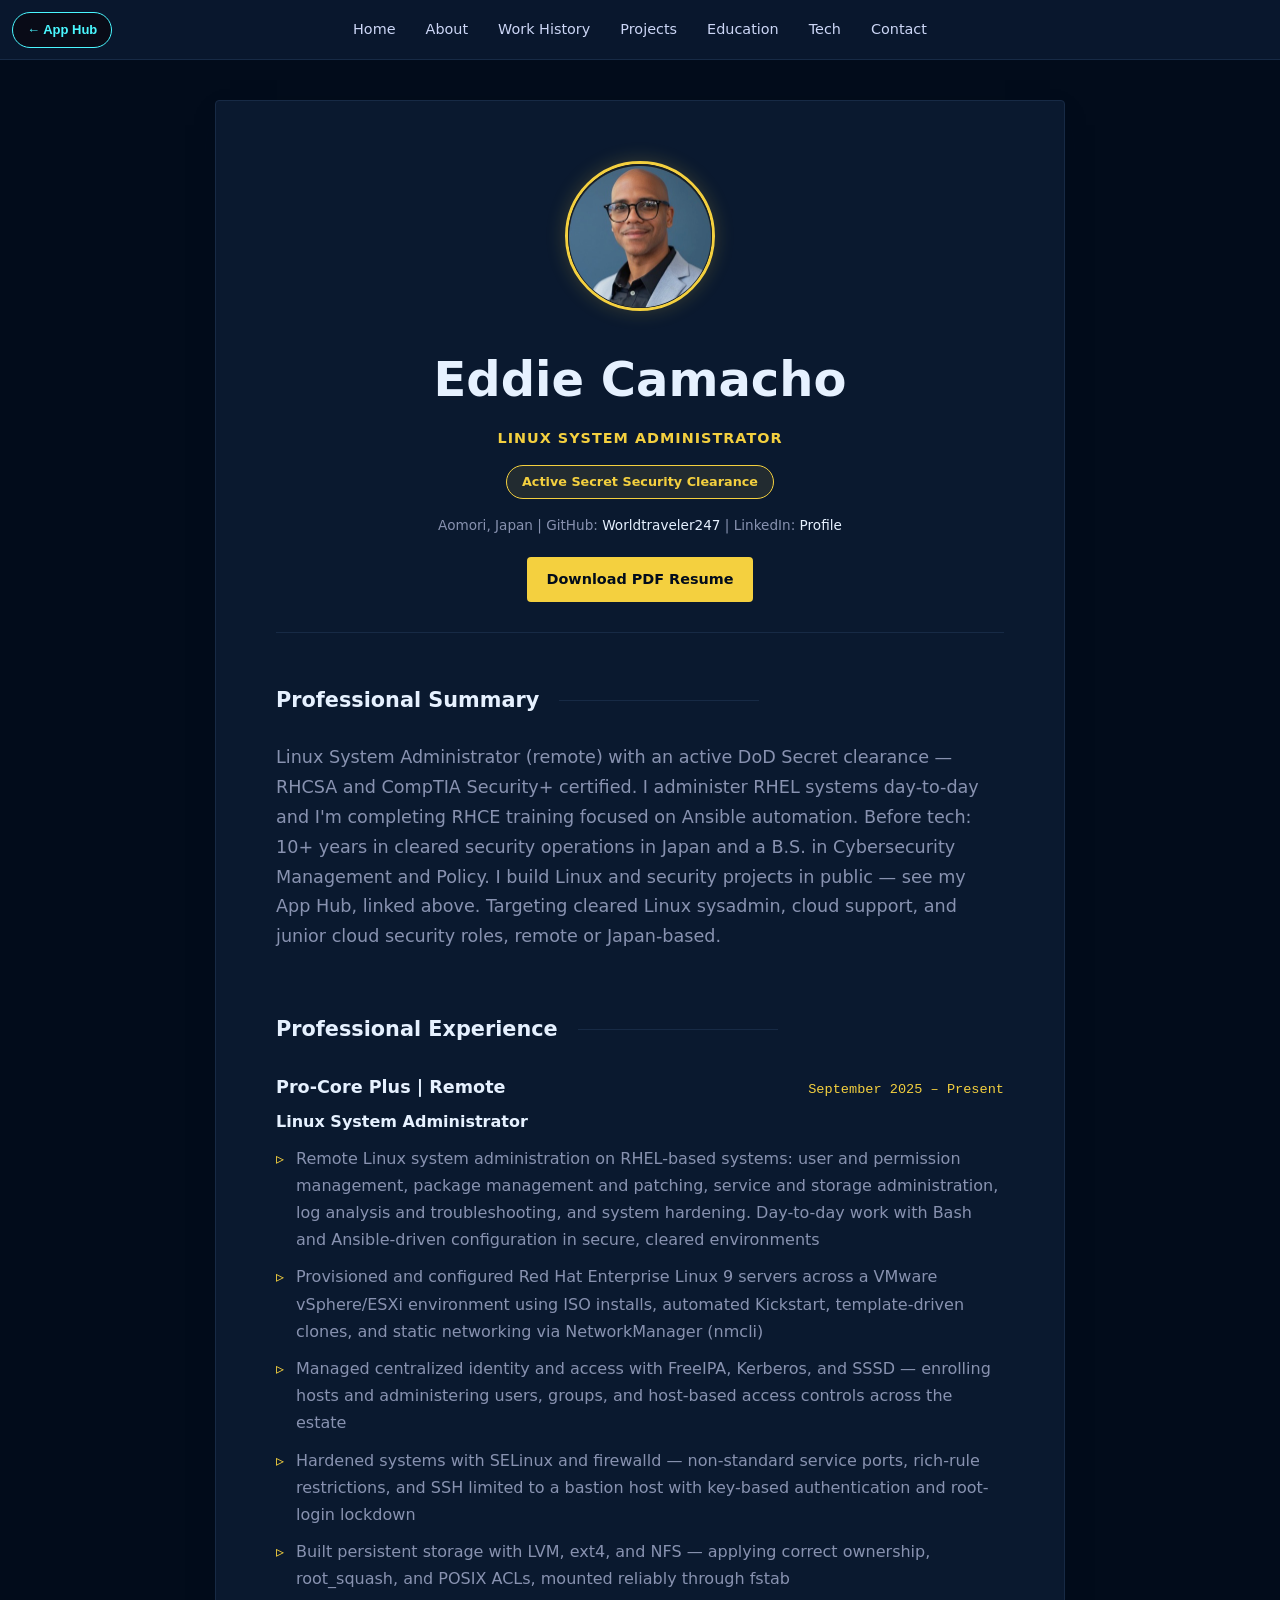
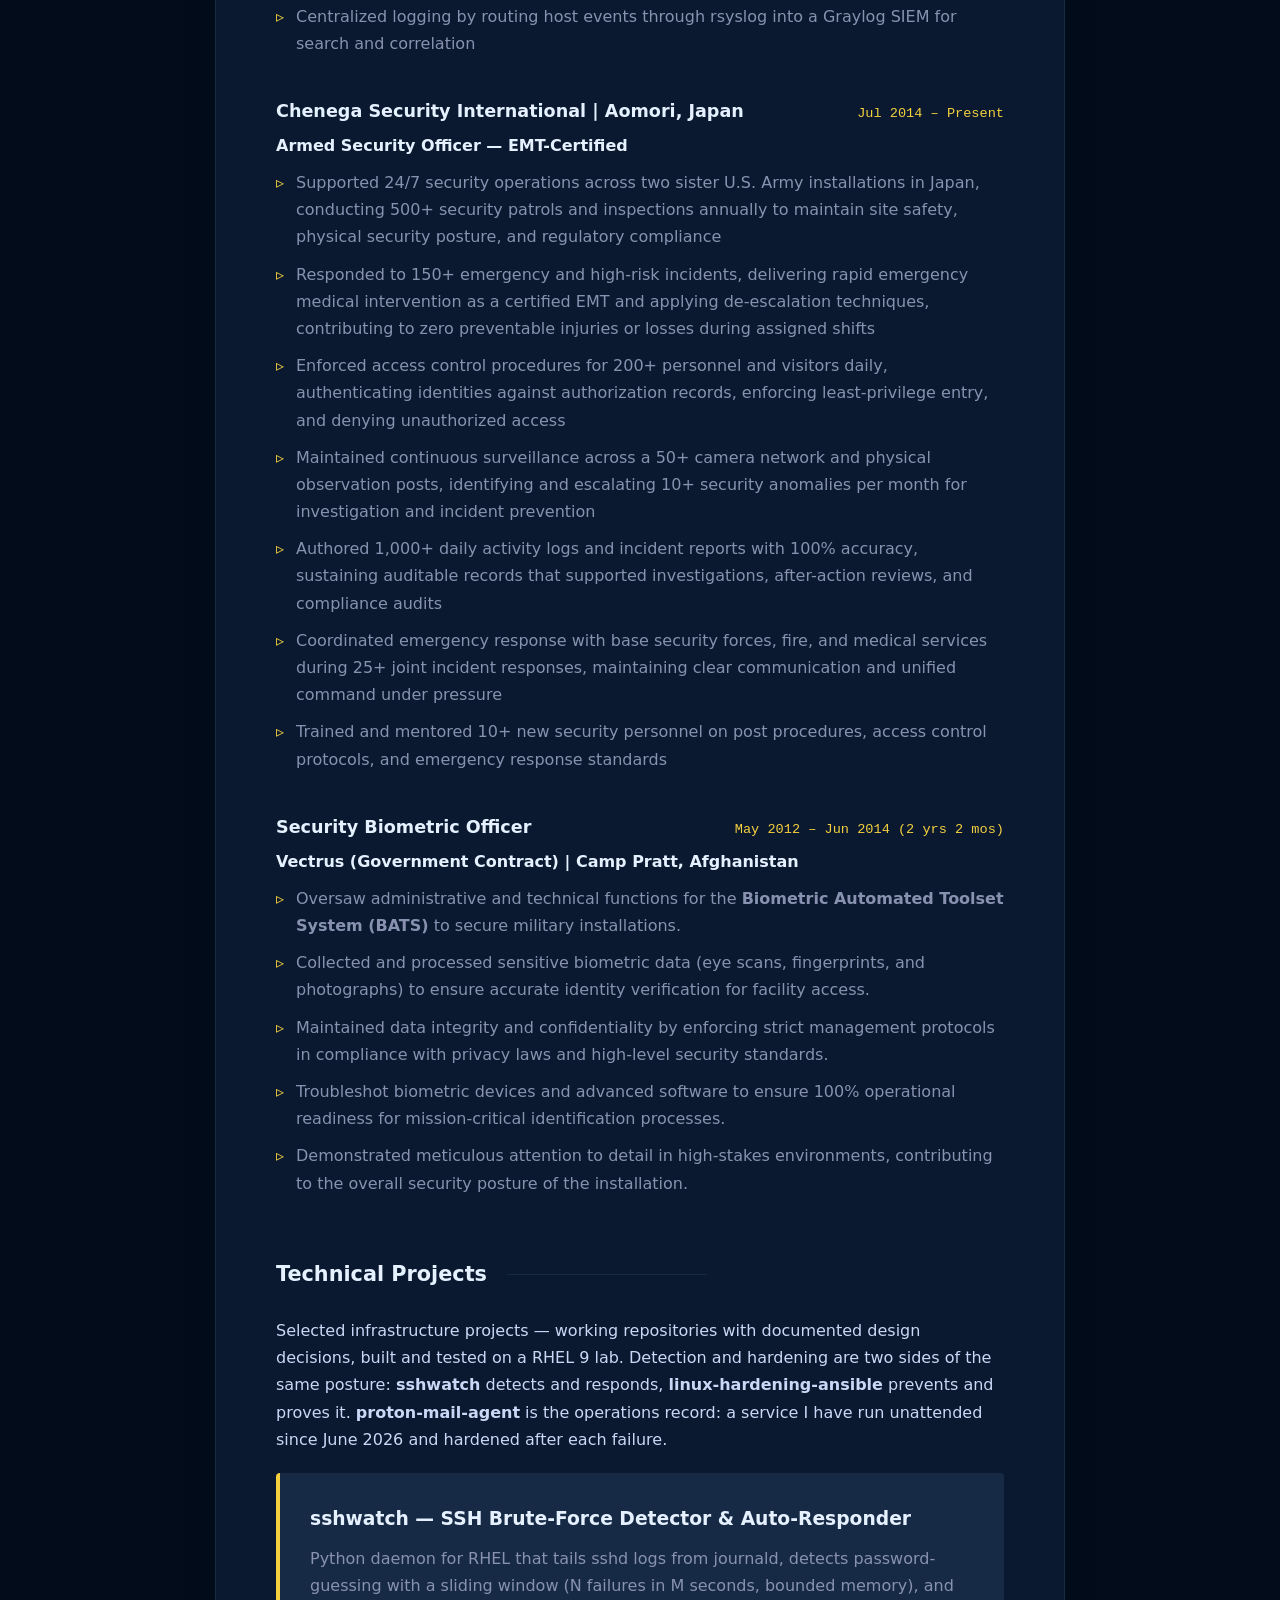
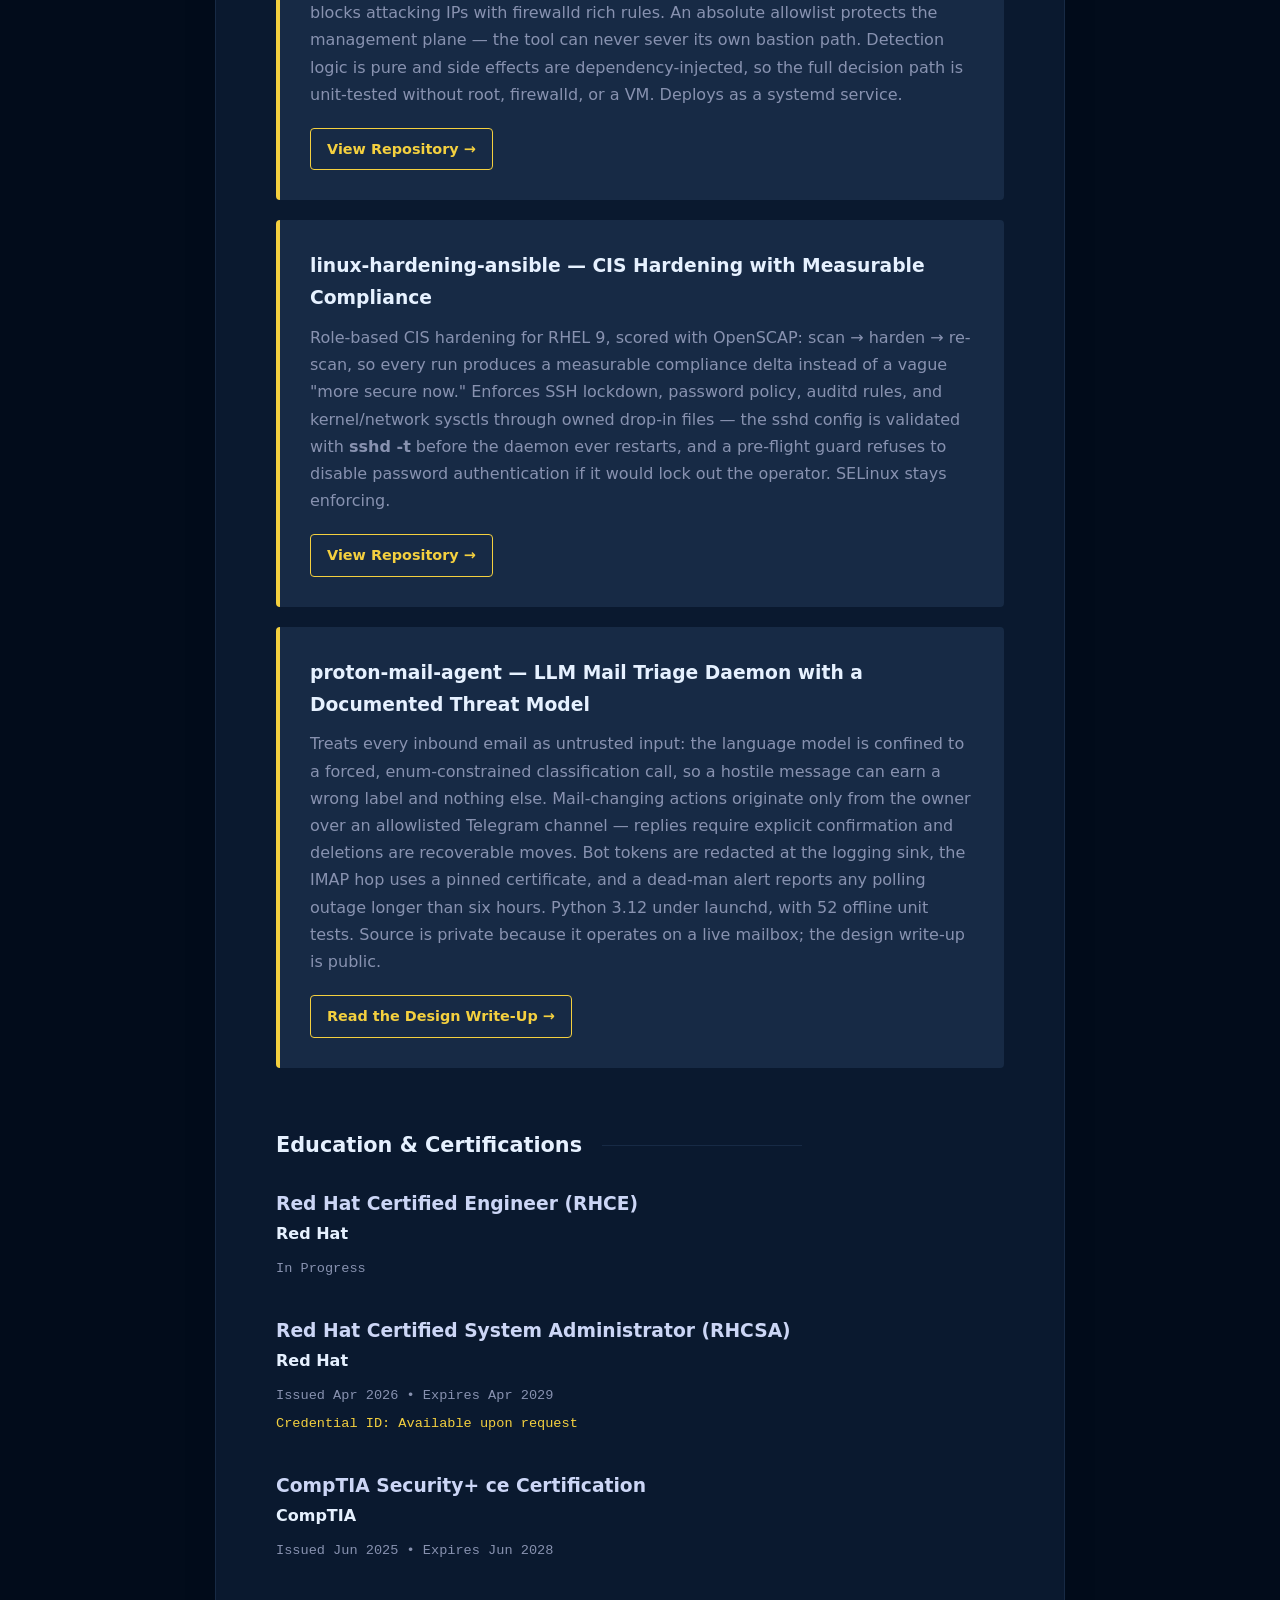
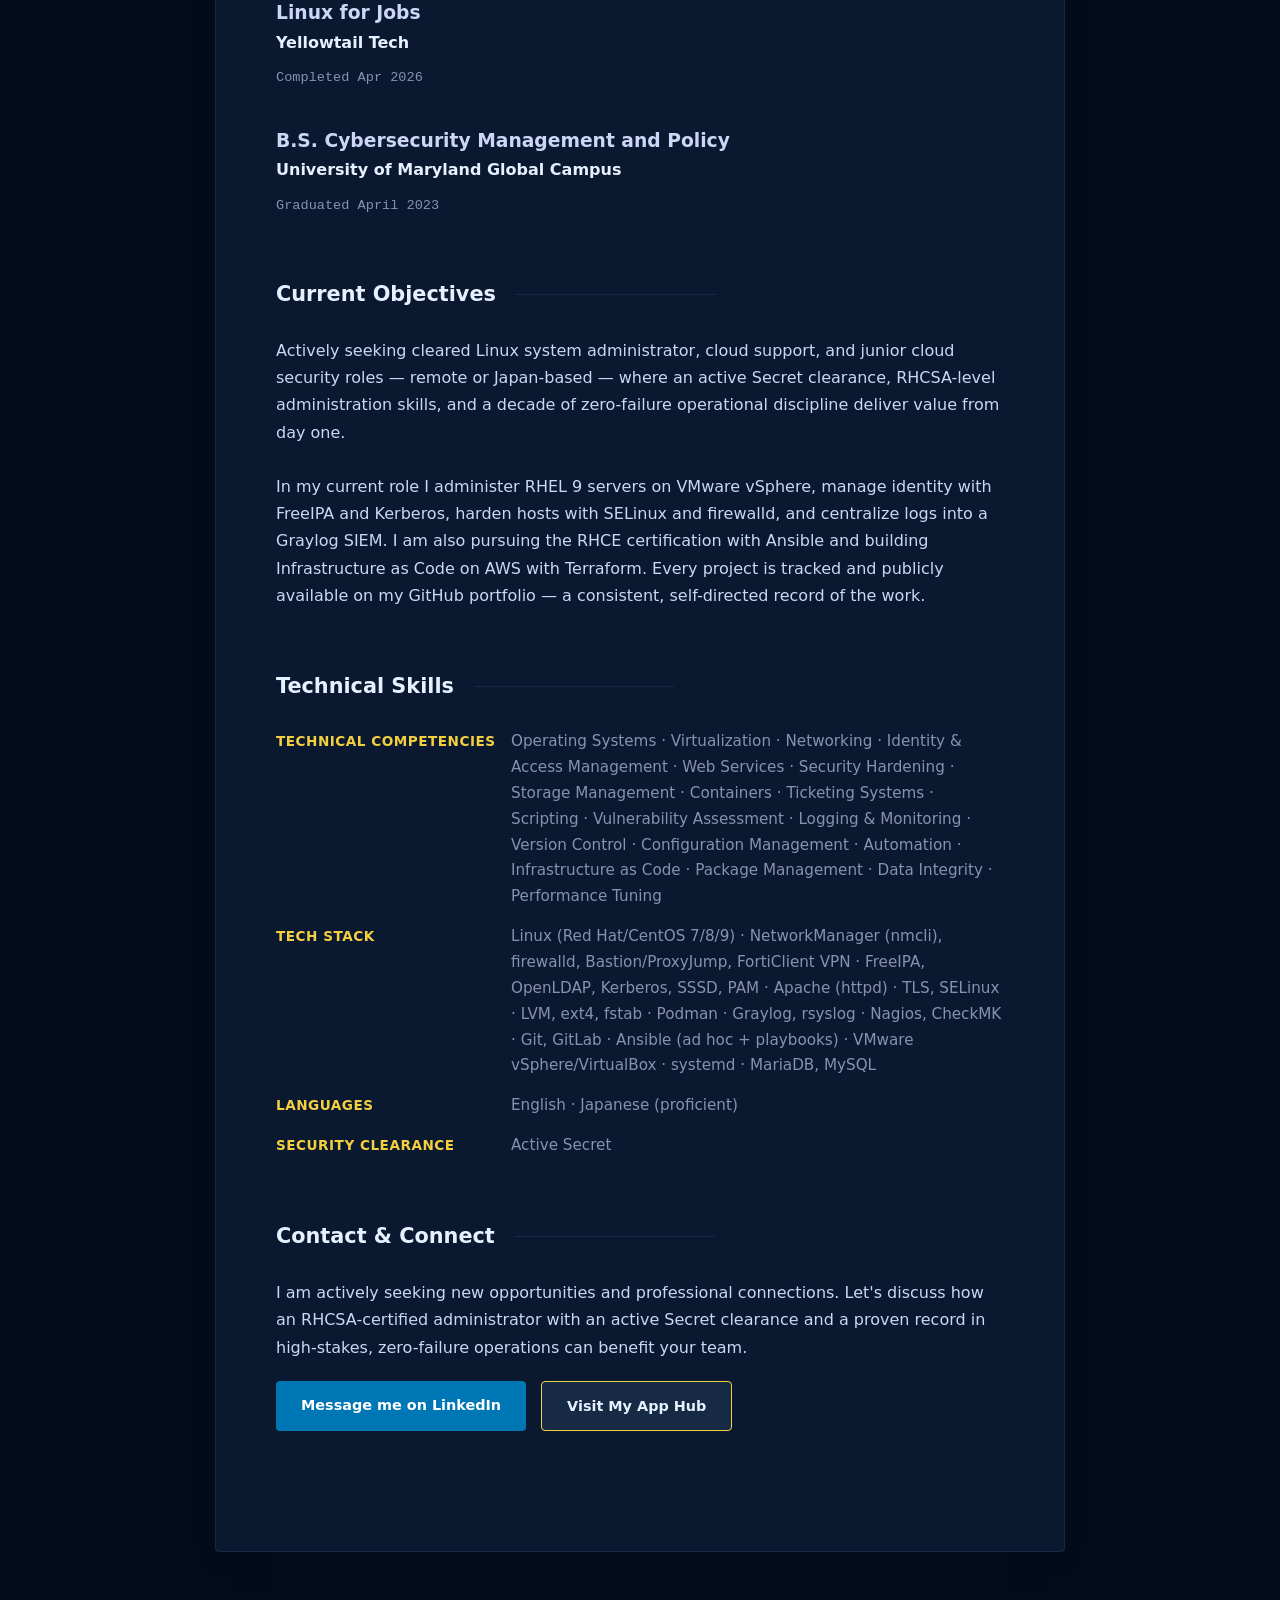
==== commit e58caef7: "feat: add proton-mail-agent to technical projects Third project box on the site and matching bullet " ====
--- a/index.html
+++ b/index.html
@@ -99,7 +99,7 @@
 
             <section id="projects">
                 <h2>Technical Projects</h2>
-                <p>Selected infrastructure projects &mdash; working repositories with documented design decisions, built and tested on a RHEL 9 lab. Detection and hardening are two sides of the same posture: <strong>sshwatch</strong> detects and responds, <strong>linux-hardening-ansible</strong> prevents and proves it.</p>
+                <p>Selected infrastructure projects &mdash; working repositories with documented design decisions, built and tested on a RHEL 9 lab. Detection and hardening are two sides of the same posture: <strong>sshwatch</strong> detects and responds, <strong>linux-hardening-ansible</strong> prevents and proves it. <strong>proton-mail-agent</strong> is the operations record: a service I have run unattended since June 2026 and hardened after each failure.</p>
 
                 <div class="project-highlights">
                     <div class="project-box">
@@ -112,6 +112,12 @@
                         <h3>linux-hardening-ansible &mdash; CIS Hardening with Measurable Compliance</h3>
                         <p>Role-based CIS hardening for RHEL 9, scored with OpenSCAP: scan &rarr; harden &rarr; re-scan, so every run produces a measurable compliance delta instead of a vague "more secure now." Enforces SSH lockdown, password policy, auditd rules, and kernel/network sysctls through owned drop-in files &mdash; the sshd config is validated with <strong>sshd -t</strong> before the daemon ever restarts, and a pre-flight guard refuses to disable password authentication if it would lock out the operator. SELinux stays enforcing.</p>
                         <a href="https://github.com/Worldtraveler247/linux-hardening-ansible" class="btn-secondary" target="_blank">View Repository &rarr;</a>
+                    </div>
+
+                    <div class="project-box">
+                        <h3>proton-mail-agent &mdash; LLM Mail Triage Daemon with a Documented Threat Model</h3>
+                        <p>Treats every inbound email as untrusted input: the language model is confined to a forced, enum-constrained classification call, so a hostile message can earn a wrong label and nothing else. Mail-changing actions originate only from the owner over an allowlisted Telegram channel &mdash; replies require explicit confirmation and deletions are recoverable moves. Bot tokens are redacted at the logging sink, the IMAP hop uses a pinned certificate, and a dead-man alert reports any polling outage longer than six hours. Python 3.12 under launchd, with 52 offline unit tests. Source is private because it operates on a live mailbox; the design write-up is public.</p>
+                        <a href="https://worldtraveler247.github.io/code_projects/proton-mail-agent/how-it-works.html" class="btn-secondary" target="_blank">Read the Design Write-Up &rarr;</a>
                     </div>
                 </div>
             </section>
